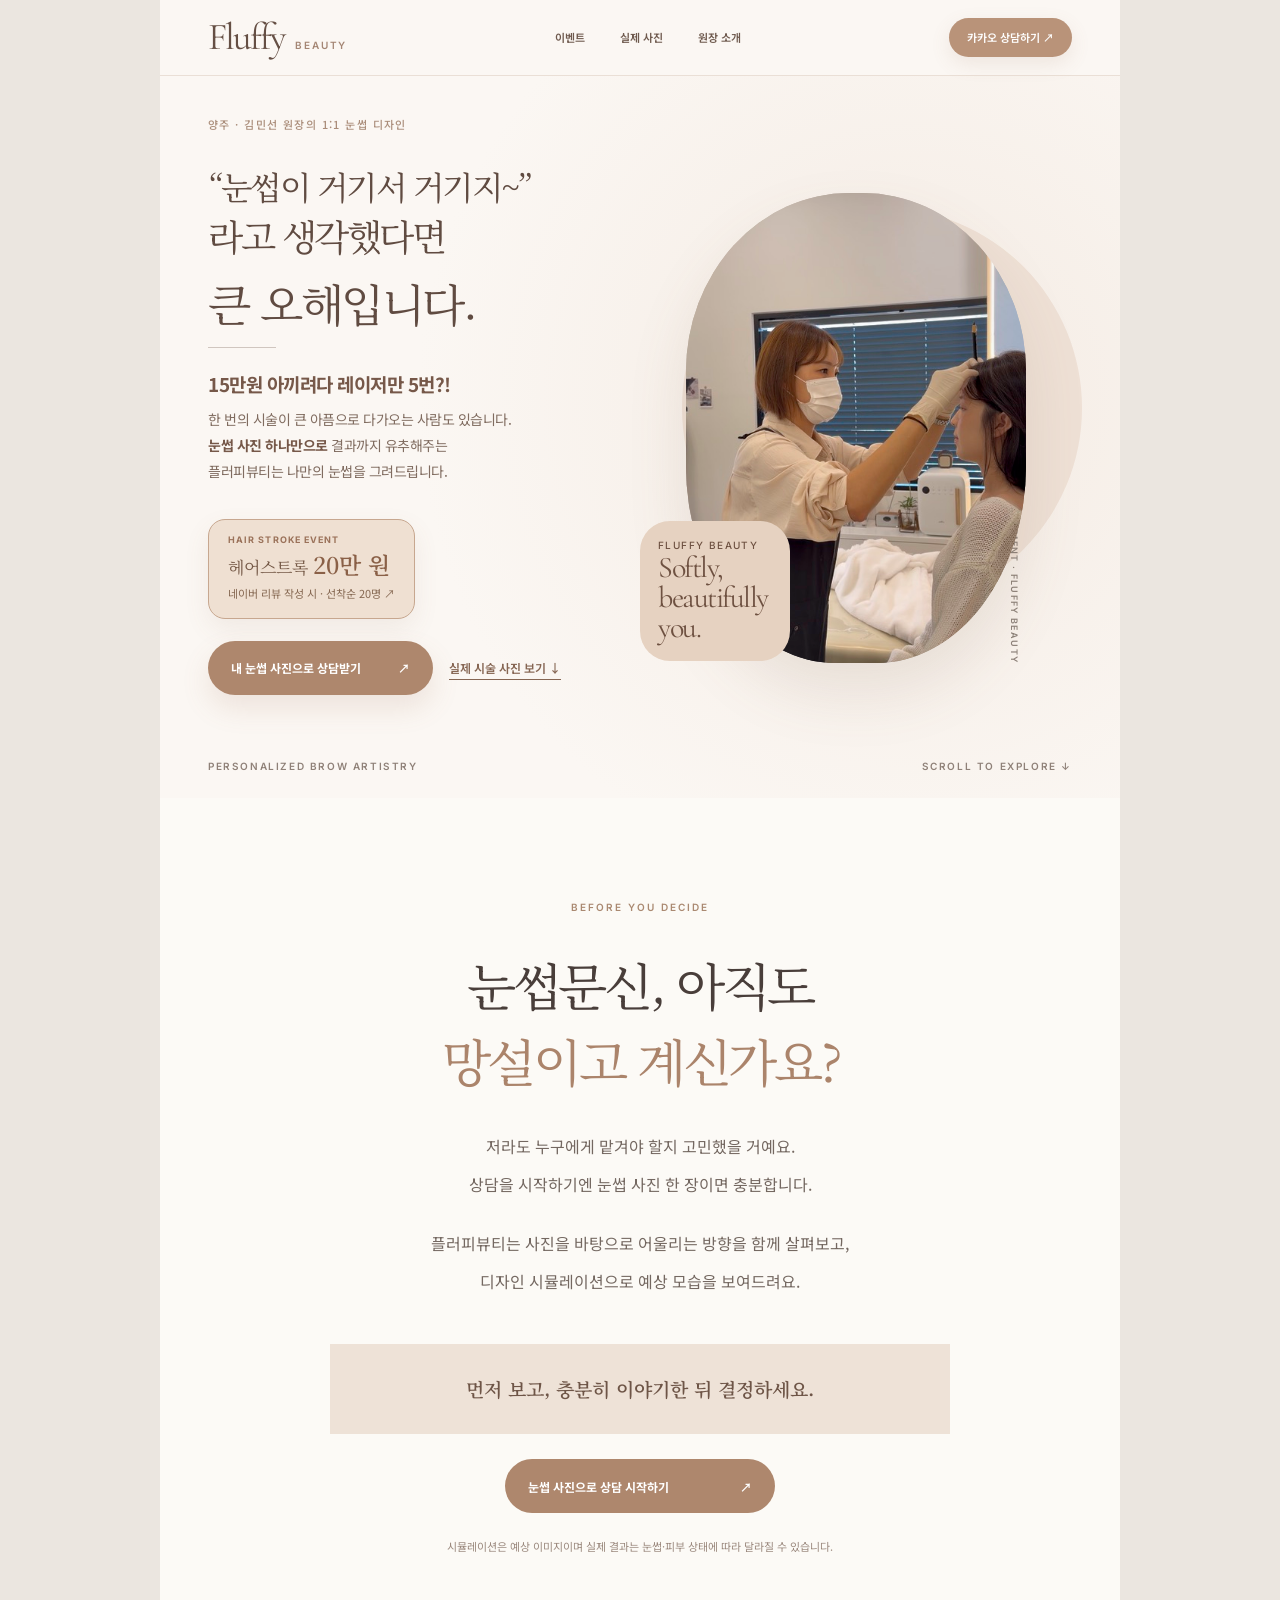
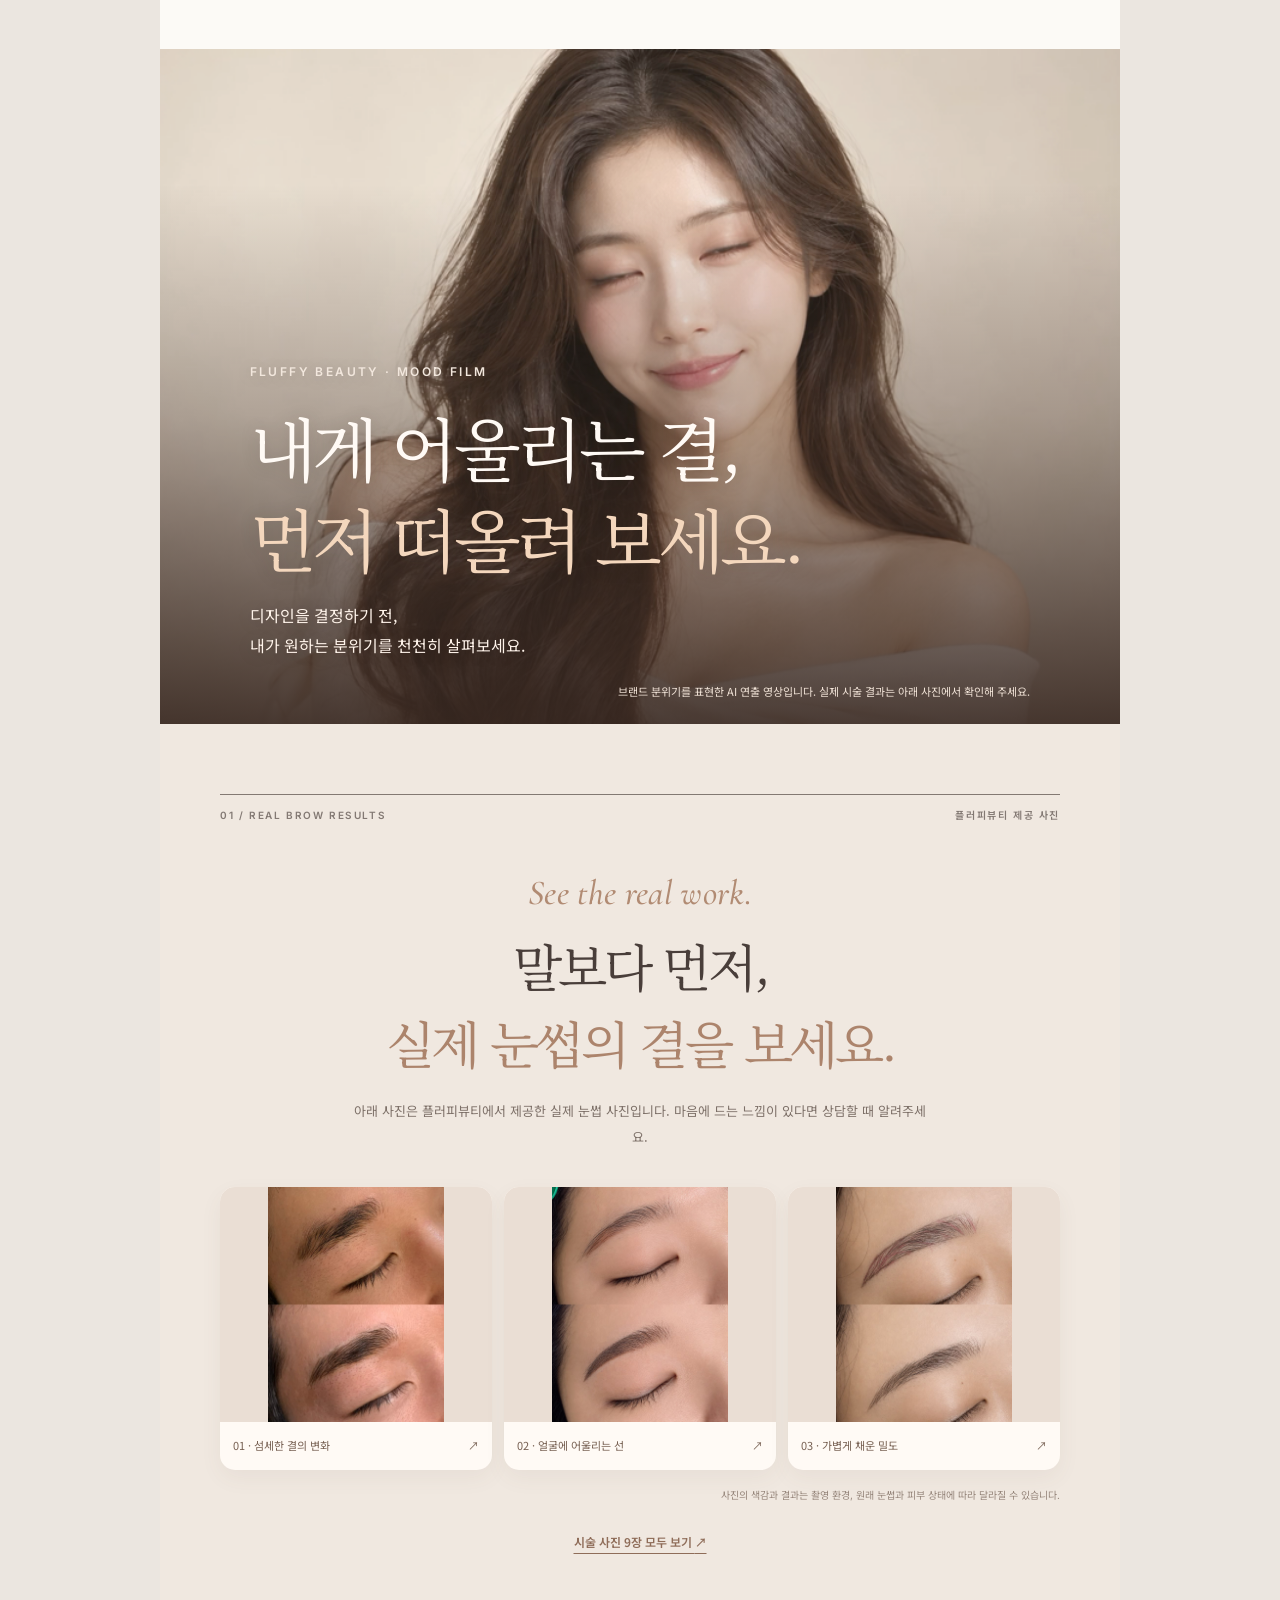
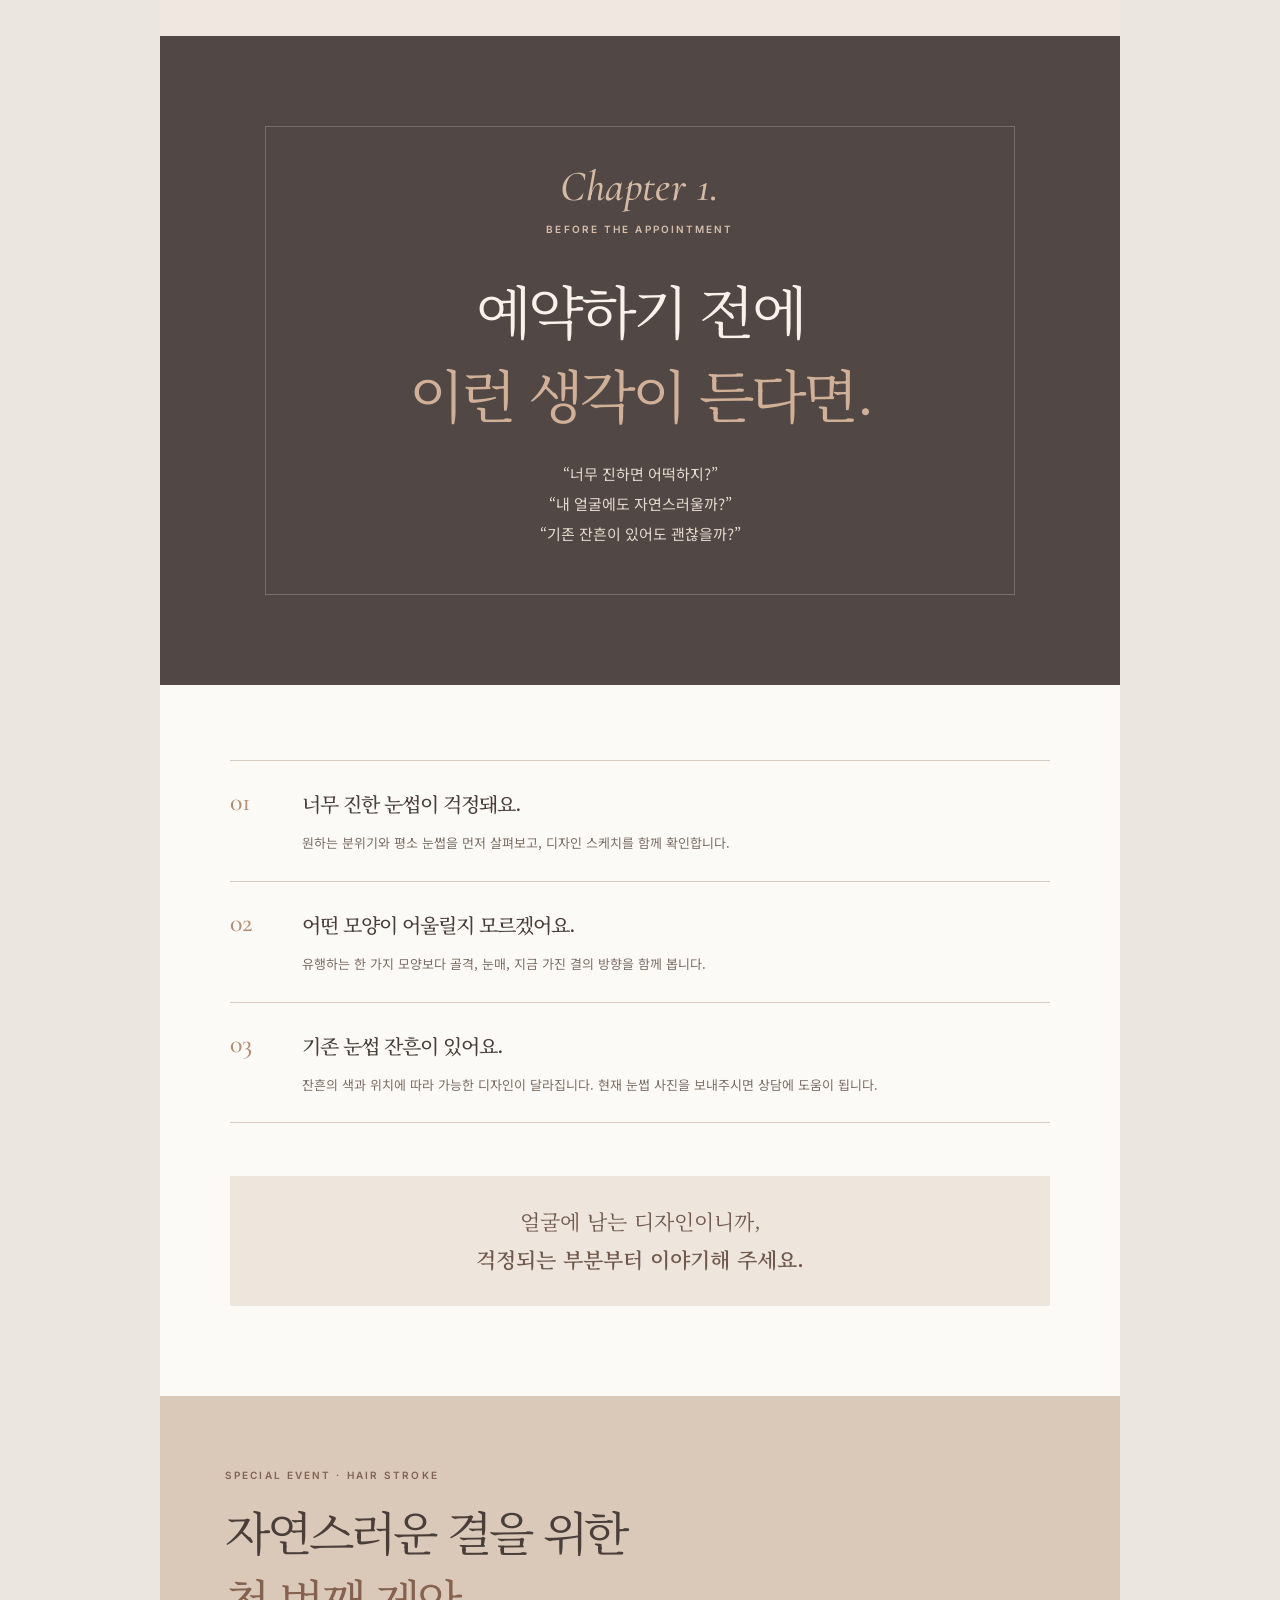
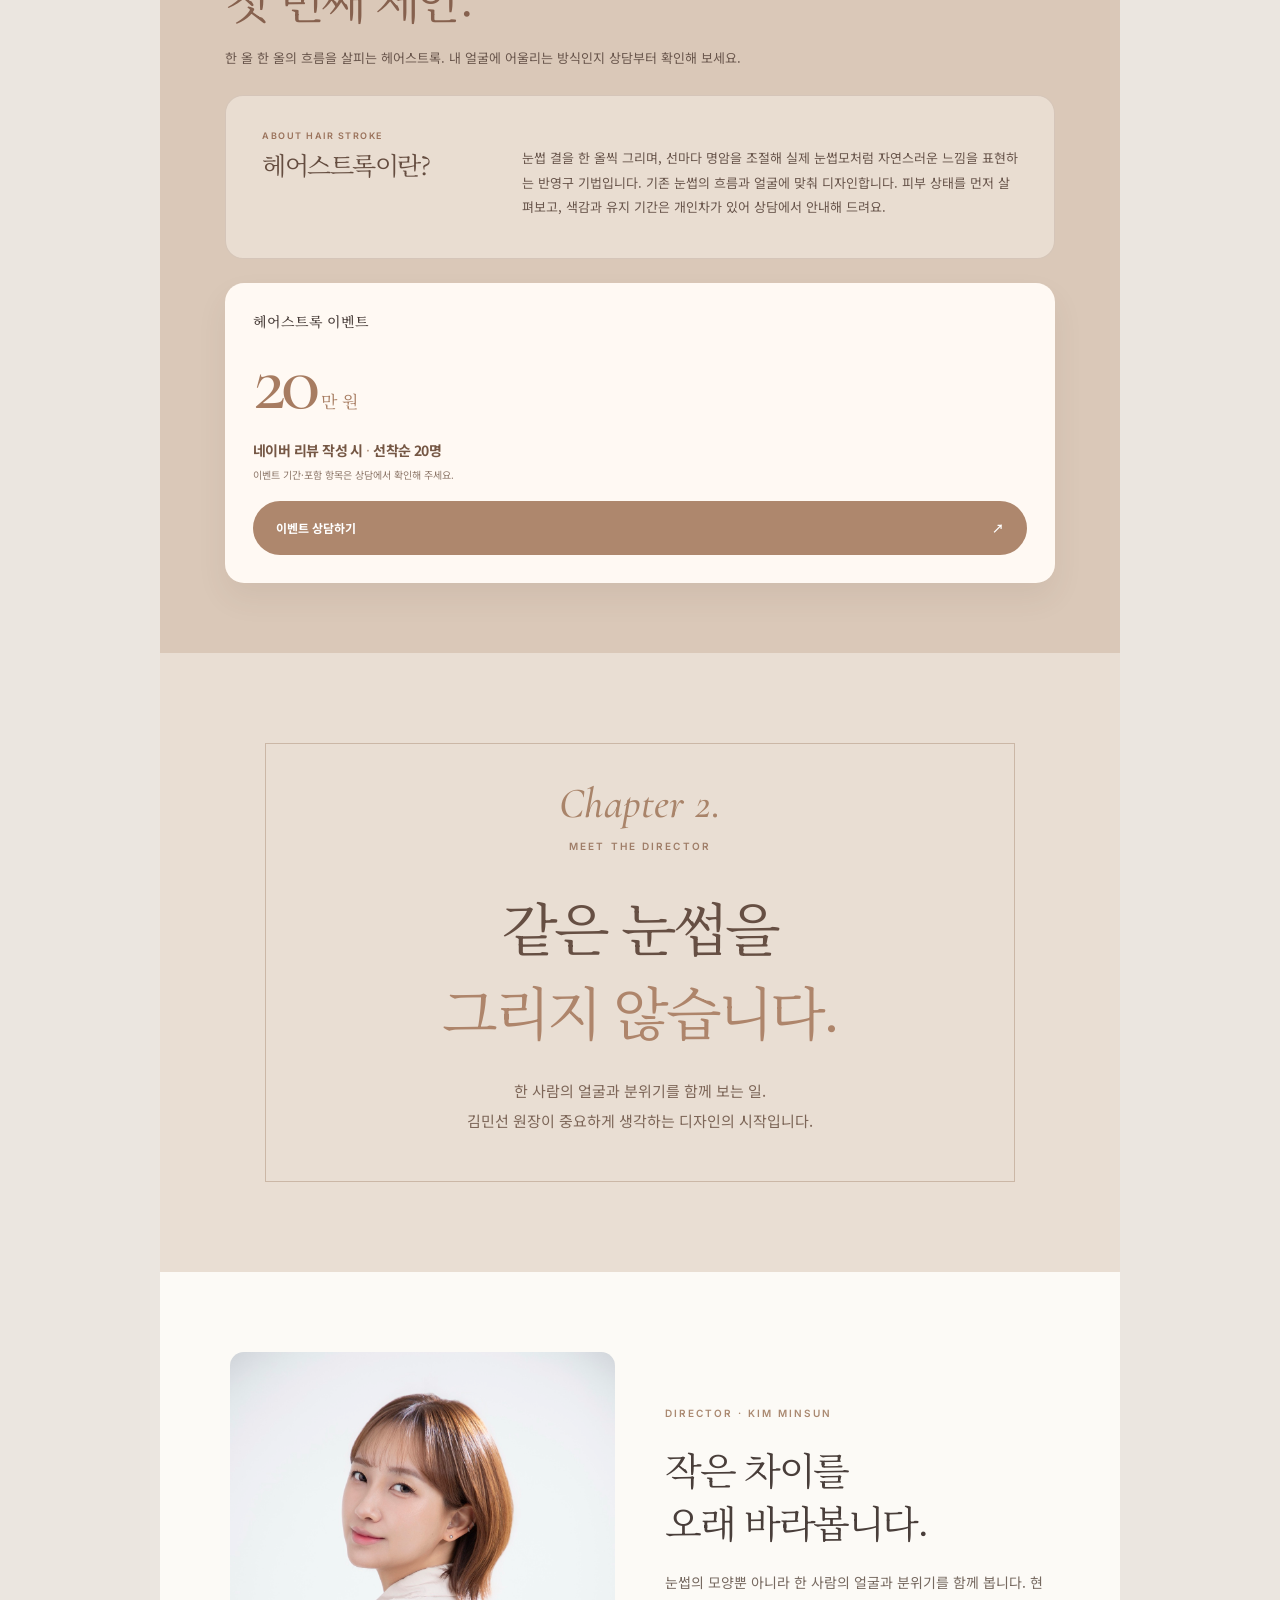
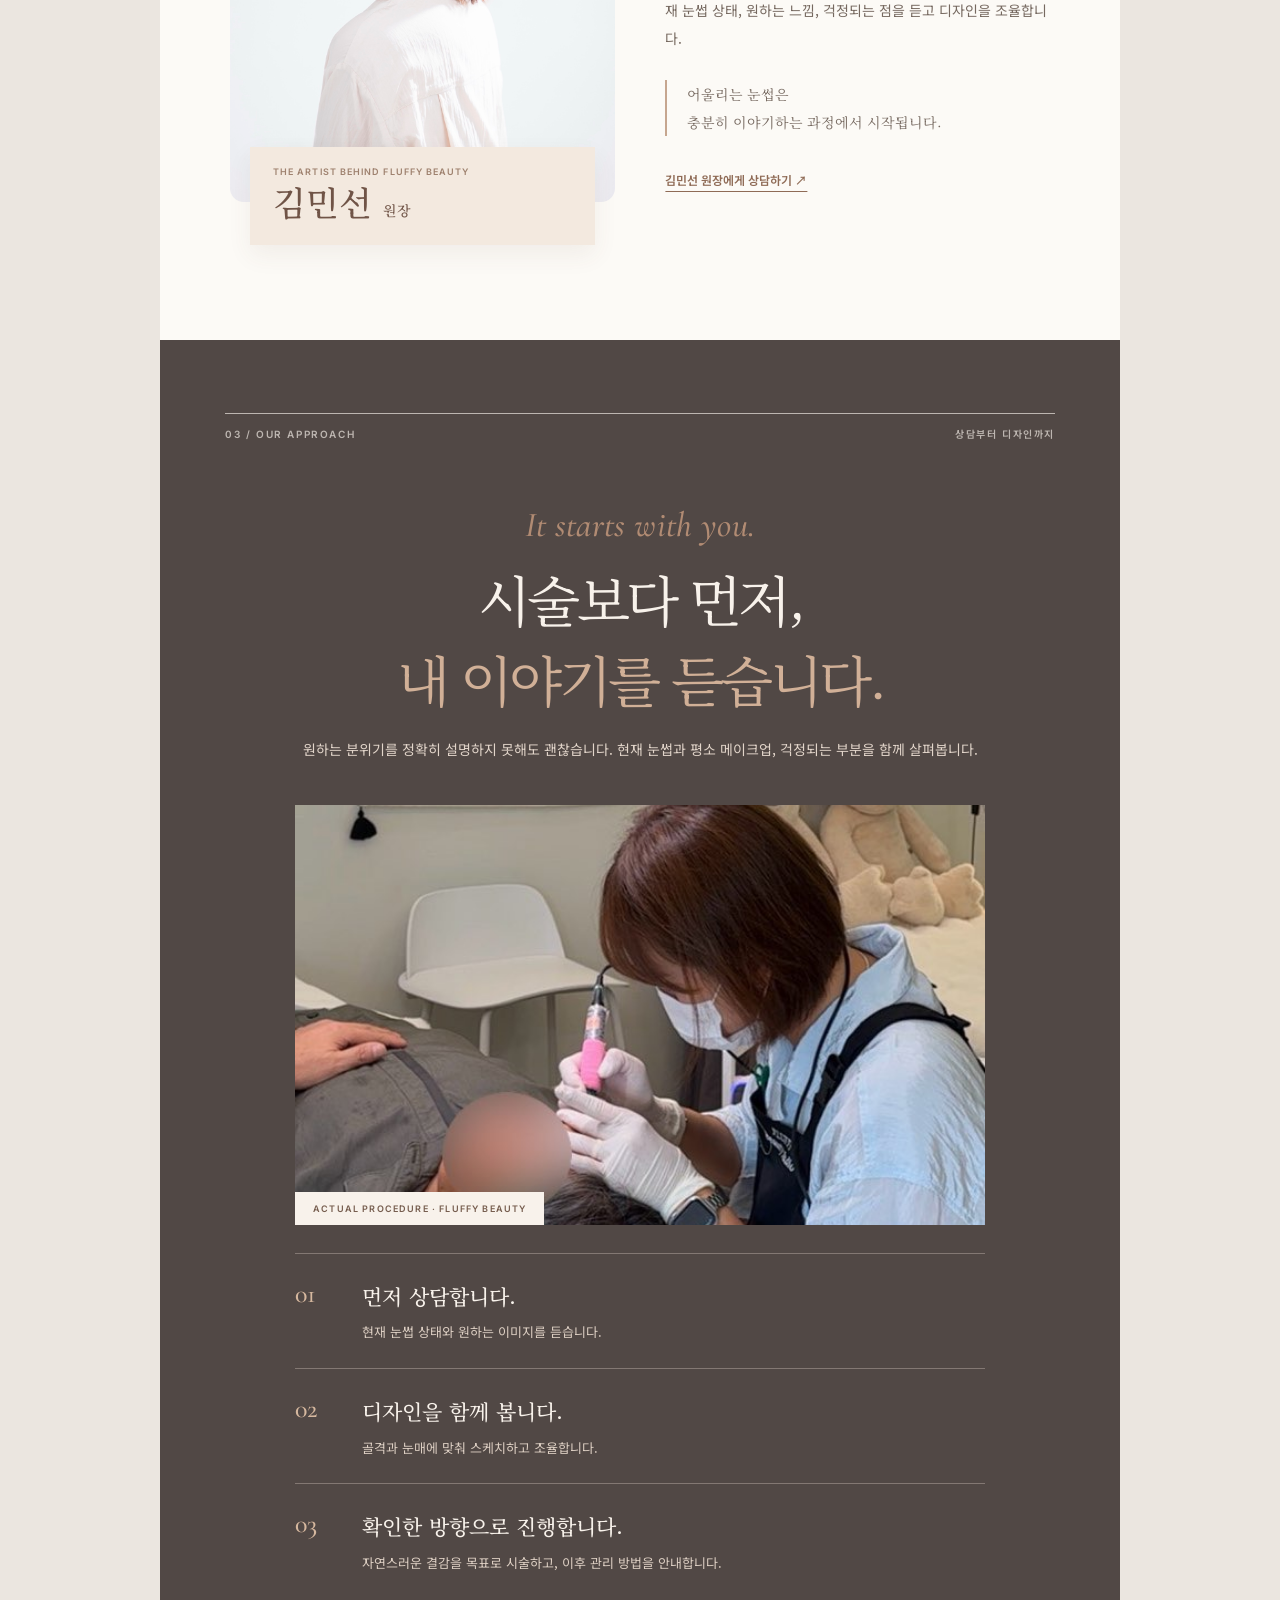
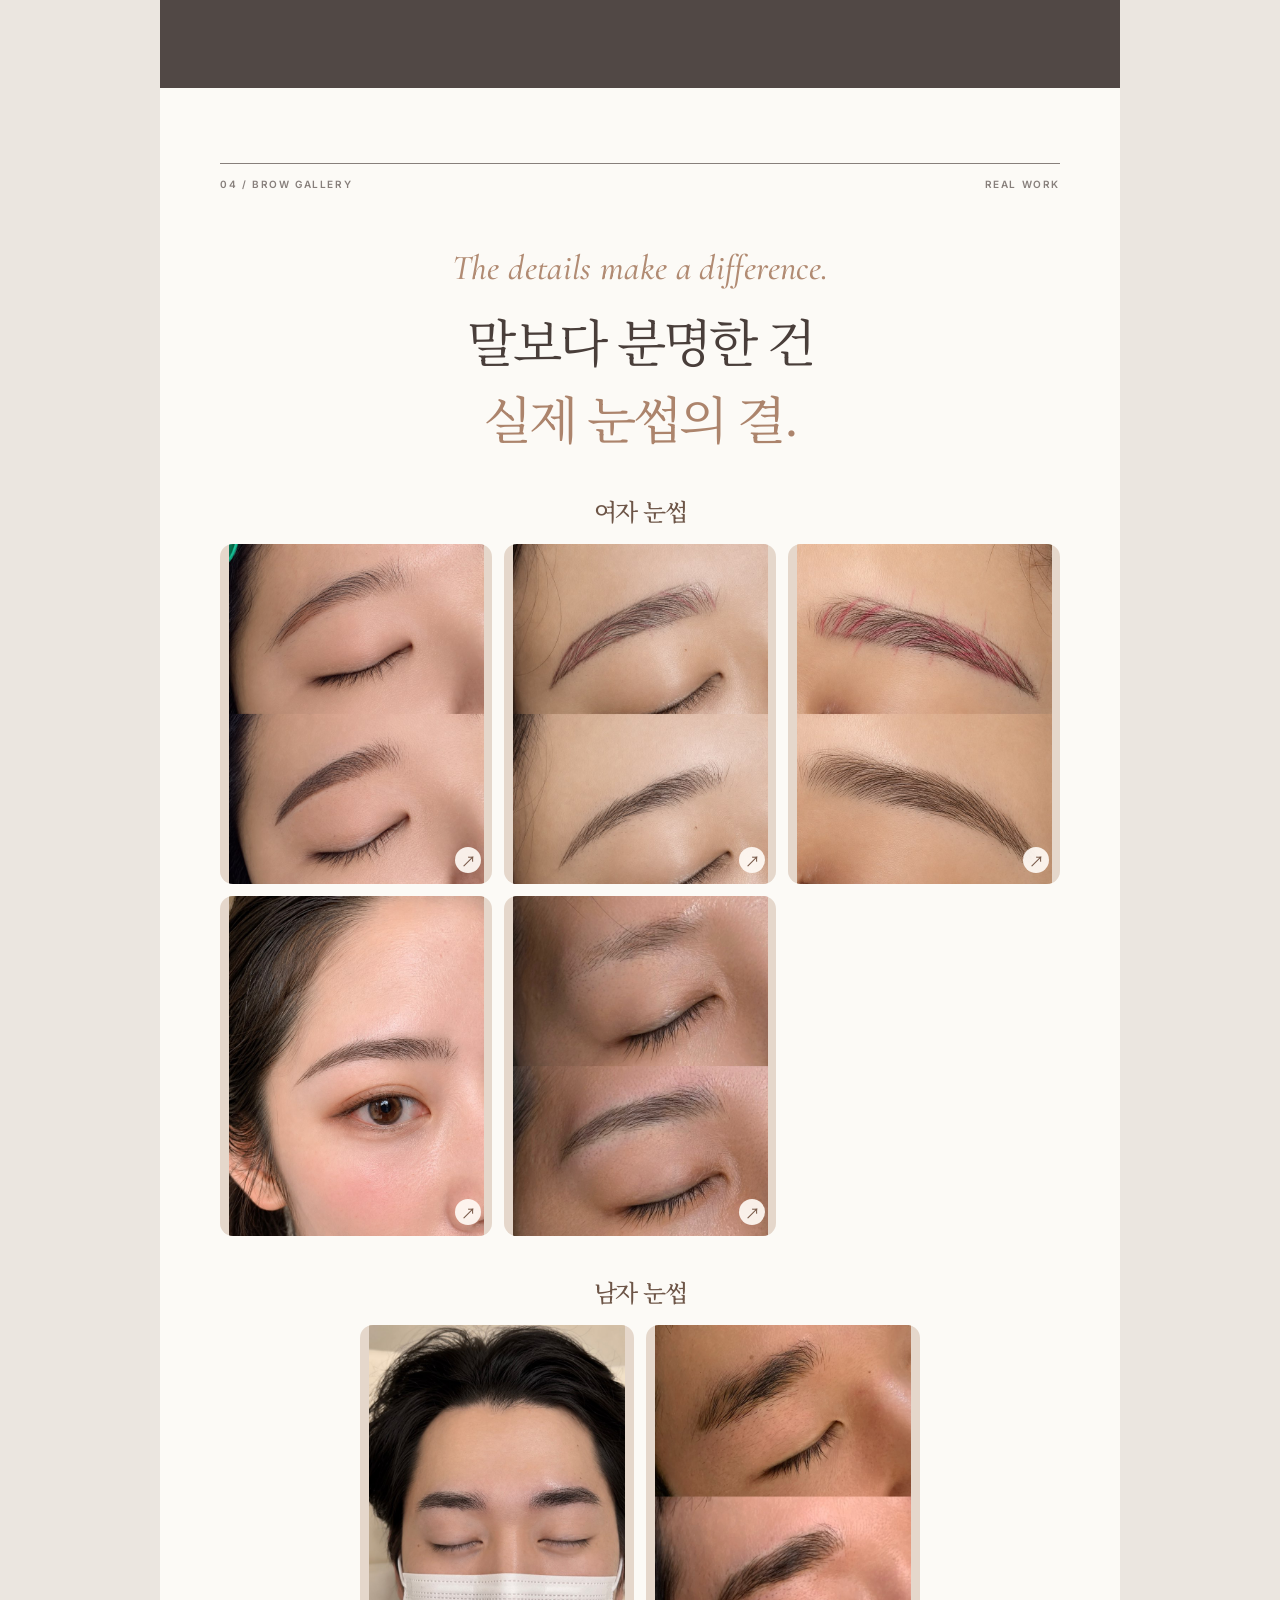
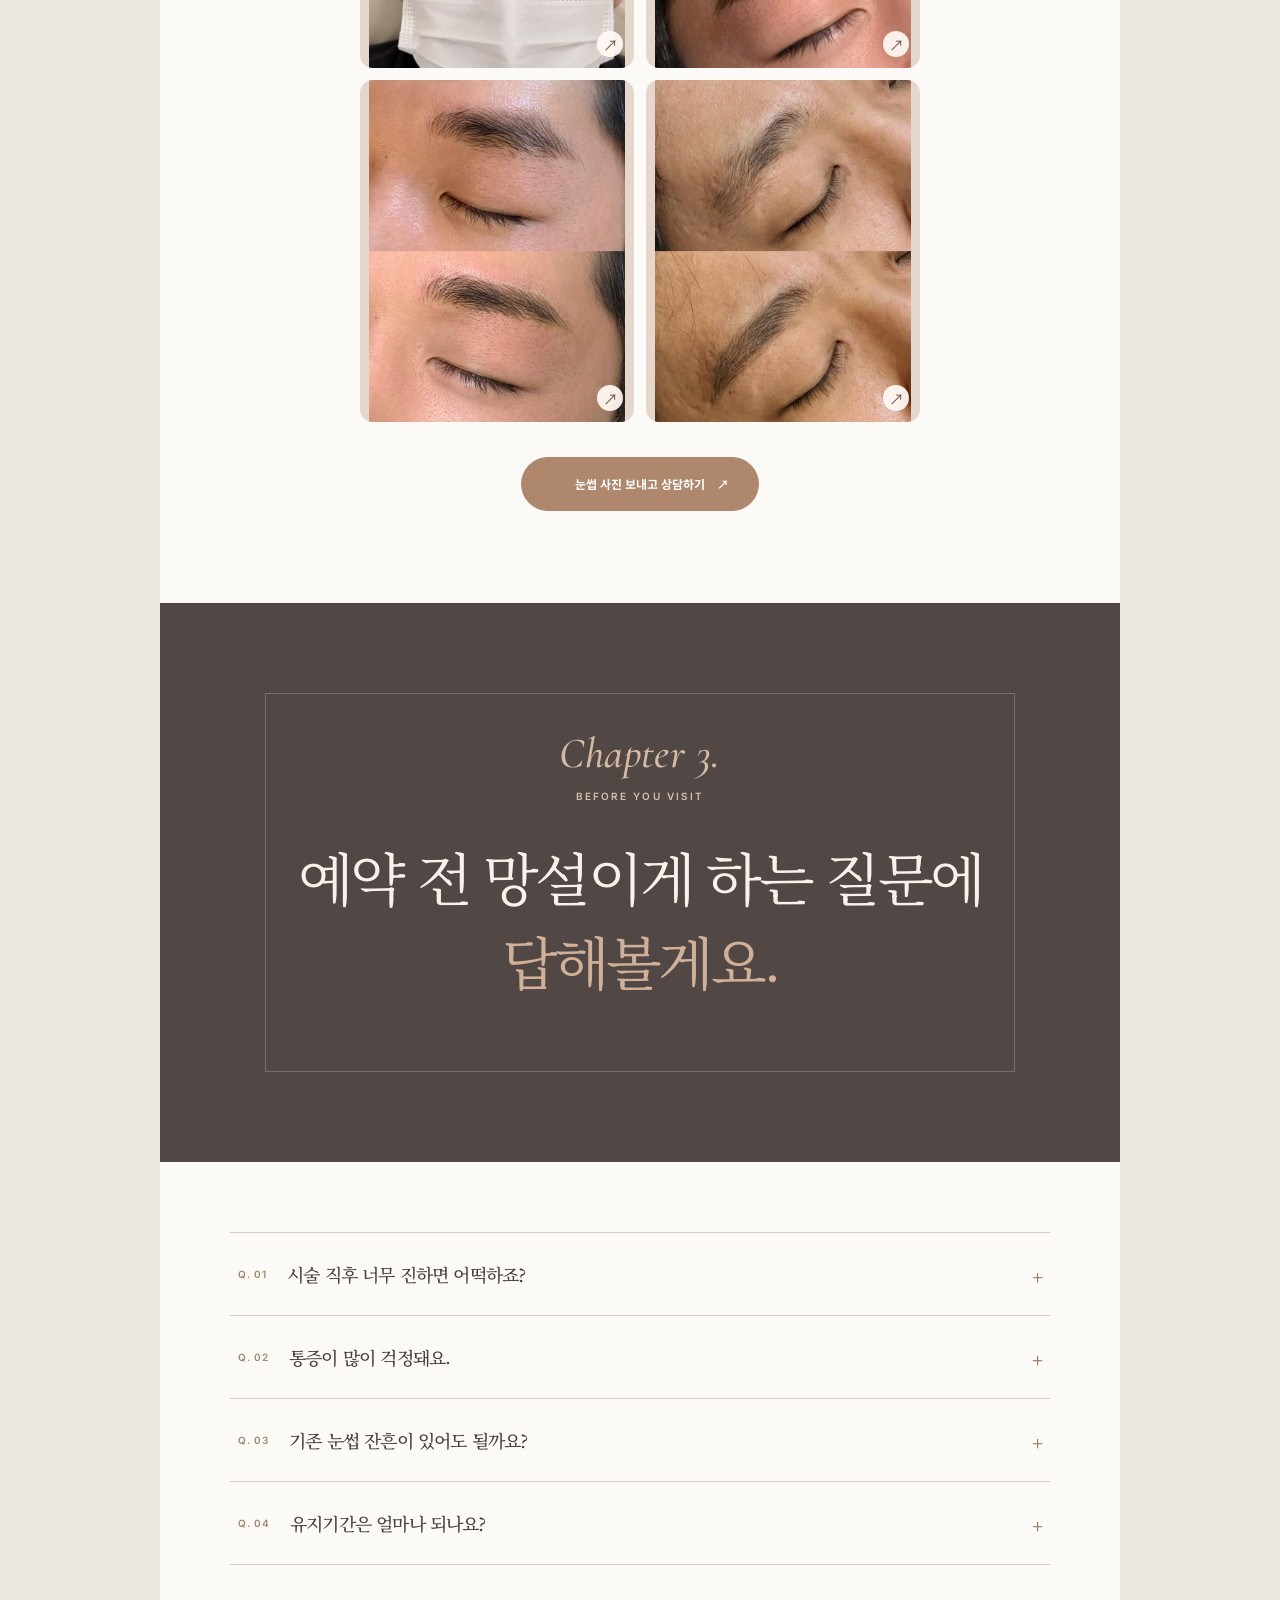
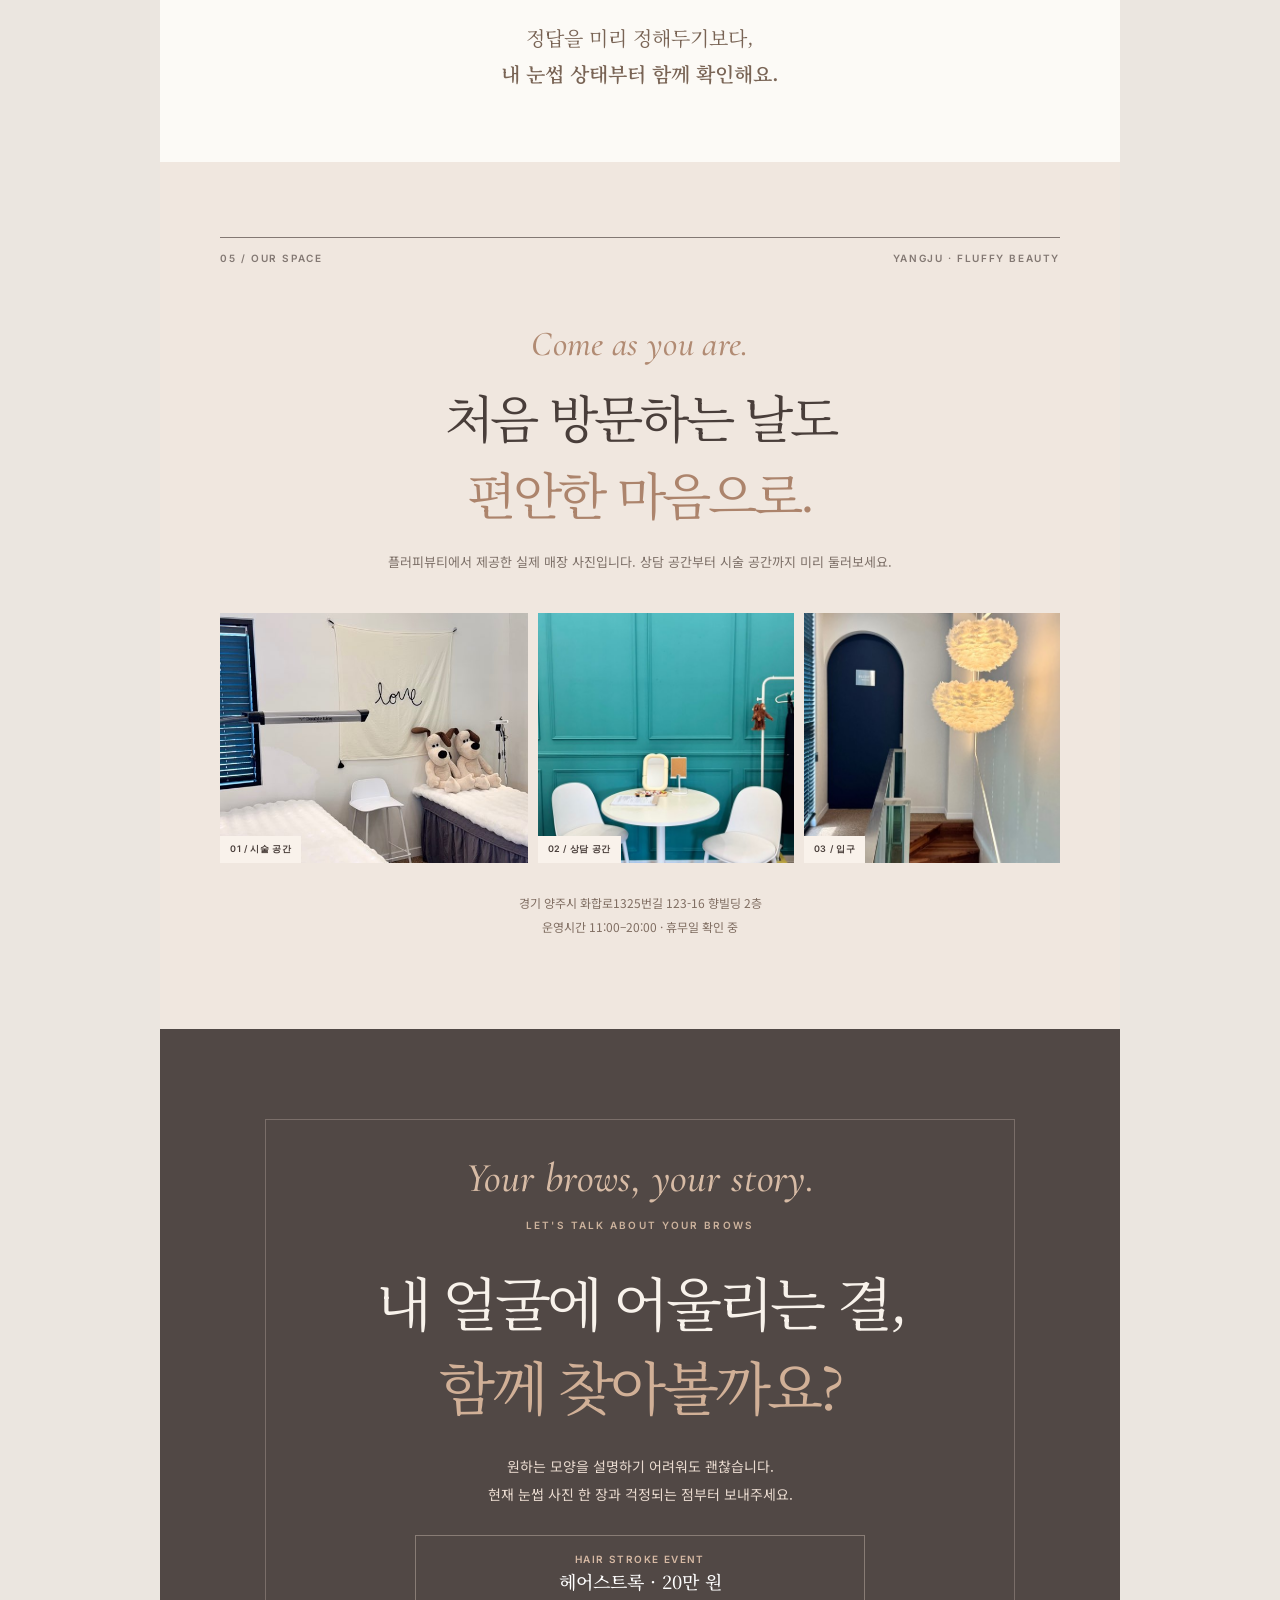
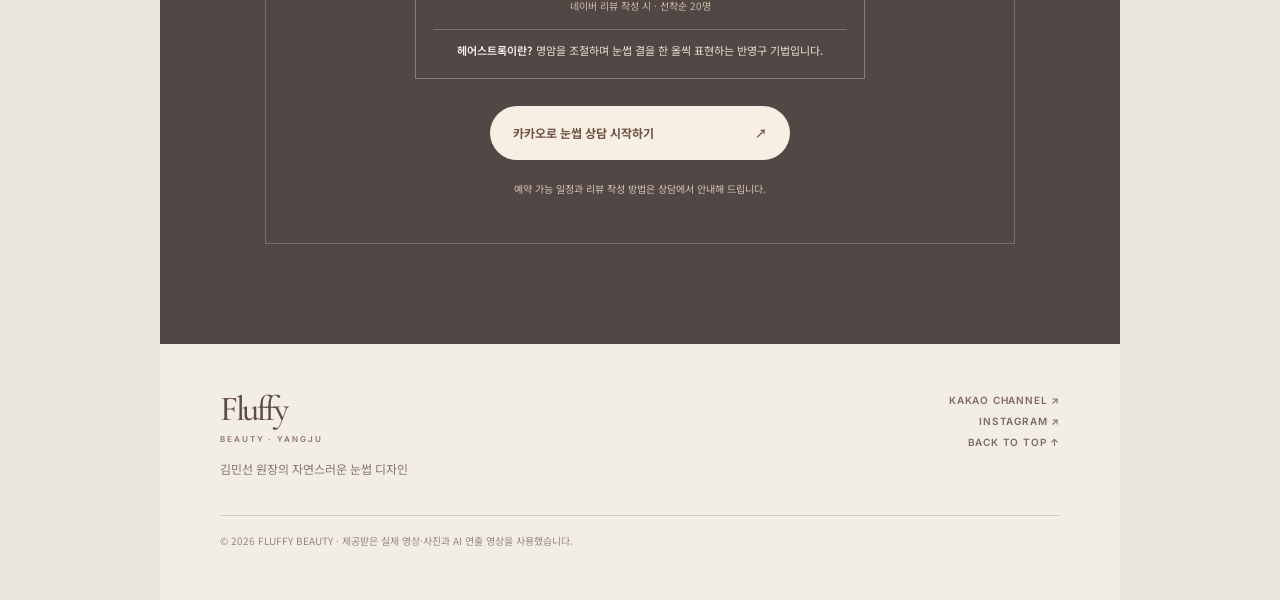
==== index.html @ 994bb870 "Install Meta Pixel and track all button clicks" ====
<!doctype html>
<html lang="ko">
<head>
  <meta charset="utf-8">
  <meta name="viewport" content="width=device-width, initial-scale=1">
  <meta name="theme-color" content="#f1ece6">
  <meta name="description" content="김민선 원장의 1:1 눈썹 디자인. 실제 시술 사진을 보고, 내 얼굴에 어울리는 결을 상담해보세요.">
  <meta name="robots" content="noindex, nofollow">
  <title>자연스럽게, 나답게 | 플러피뷰티 김민선 원장</title>
  <!-- Meta Pixel Code -->
  <script>
    !function(f,b,e,v,n,t,s)
    {if(f.fbq)return;n=f.fbq=function(){n.callMethod?
    n.callMethod.apply(n,arguments):n.queue.push(arguments)};
    if(!f._fbq)f._fbq=n;n.push=n;n.loaded=!0;n.version='2.0';
    n.queue=[];t=b.createElement(e);t.async=!0;
    t.src=v;s=b.getElementsByTagName(e)[0];
    s.parentNode.insertBefore(t,s)}(window, document,'script',
    'https://connect.facebook.net/en_US/fbevents.js');
    fbq('init', '1707051907661422');
    fbq('track', 'PageView');
  </script>
  <!-- End Meta Pixel Code -->
  <script>
    // A fresh visit or refresh starts at the hero, even from an old section link.
    if ('scrollRestoration' in history) history.scrollRestoration = 'manual';
    if (location.hash) history.replaceState(history.state, '', location.pathname + location.search);
    window.addEventListener('pageshow', () => {
      const root = document.documentElement;
      const previousBehavior = root.style.scrollBehavior;
      root.style.scrollBehavior = 'auto';
      window.scrollTo(0, 0);
      root.style.scrollBehavior = previousBehavior;
    });
  </script>
  <link rel="preconnect" href="https://fonts.googleapis.com">
  <link rel="preconnect" href="https://fonts.gstatic.com" crossorigin>
  <link href="https://fonts.googleapis.com/css2?family=Cormorant+Garamond:wght@400;500;600&family=Inter:wght@400;500;600;700&family=Noto+Sans+KR:wght@300;400;500;600;700&family=Noto+Serif+KR:wght@400;500;600&display=swap" rel="stylesheet">
  <link rel="stylesheet" href="story.css?v=26">
  <script src="site.js?v=12" defer></script>
</head>
<body>
  <noscript><img height="1" width="1" style="display:none" src="https://www.facebook.com/tr?id=1707051907661422&amp;ev=PageView&amp;noscript=1" alt=""></noscript>
  <div class="page-shell">
    <header class="site-header original-header">
      <a class="brand" href="#top" aria-label="플러피뷰티 처음으로"><span>Fluffy</span><small>BEAUTY</small></a>
      <nav aria-label="주 메뉴"><a href="#event">이벤트</a><a href="#proof">실제 사진</a><a href="#director">원장 소개</a></nav>
      <a class="header-link" href="https://pf.kakao.com/_fGKin" target="_blank" rel="noopener noreferrer">카카오 상담하기 <span aria-hidden="true">↗</span></a>
    </header>

    <main>
      <section class="hero classic-hero" id="top" aria-labelledby="hero-title">
        <div class="classic-hero-inner">
          <div class="classic-hero-copy">
            <p class="classic-eyebrow">양주 · 김민선 원장의 1:1 눈썹 디자인</p>
            <h1 id="hero-title"><span class="hero-quote">“눈썹이 거기서 거기지~”</span><br><span class="hero-thought">라고 생각했다면</span><em>큰 오해입니다.</em></h1>
            <p class="classic-hero-intro"><strong class="hero-warning">15만원 아끼려다 레이저만 5번?!</strong>한 번의 시술이 큰 아픔으로 다가오는 사람도 있습니다.<br><strong class="hero-photo-emphasis">눈썹 사진 하나만으로</strong> 결과까지 유추해주는<br>플러피뷰티는 나만의 눈썹을 그려드립니다.</p>
            <a class="classic-hero-event" href="#event"><span>HAIR STROKE EVENT</span><strong>헤어스트록 <b>20만 원</b></strong><small>네이버 리뷰 작성 시 · 선착순 20명 <span aria-hidden="true">↗</span></small></a>
            <div class="classic-hero-actions"><a class="pill-button bronze" href="https://pf.kakao.com/_fGKin" target="_blank" rel="noopener noreferrer">내 눈썹 사진으로 상담받기 <span aria-hidden="true">↗</span></a><a class="under-link" href="#proof">실제 시술 사진 보기 ↓</a></div>
          </div>
          <div class="classic-hero-art">
            <span class="classic-hero-circle" aria-hidden="true"></span>
            <div class="classic-hero-photo"><video autoplay muted loop playsinline preload="auto" poster="director-hero-poster-20261008.jpg" aria-label="김민선 원장이 고객의 눈썹을 디자인하는 실제 영상"><source src="director-hero-20261008.mp4" type="video/mp4">영상을 재생할 수 없는 브라우저에서는 원장님의 시술 장면 이미지를 볼 수 있습니다.</video></div>
            <div class="classic-hero-note" aria-hidden="true"><span>FLUFFY BEAUTY</span><b>Softly,<br>beautifully you.</b></div>
            <span class="classic-vertical-label">REAL MOMENT · FLUFFY BEAUTY</span>
          </div>
        </div>
        <div class="classic-hero-bottom"><span>PERSONALIZED BROW ARTISTRY</span><a href="#opening-title">SCROLL TO EXPLORE ↓</a></div>
      </section>

      <section class="opening paper" aria-labelledby="opening-title">
        <p class="section-index" data-reveal>BEFORE YOU DECIDE</p>
        <h2 id="opening-title" data-reveal>눈썹문신, 아직도<br><span>망설이고 계신가요?</span></h2>
        <p class="opening-copy" data-reveal>저라도 누구에게 맡겨야 할지 고민했을 거예요.<br>상담을 시작하기엔 눈썹 사진 한 장이면 충분합니다.</p>
        <p class="opening-copy opening-simulation" data-reveal>플러피뷰티는 사진을 바탕으로 어울리는 방향을 함께 살펴보고,<br>디자인 시뮬레이션으로 예상 모습을 보여드려요.</p>
        <div class="opening-statement" data-reveal><p><strong>먼저 보고, 충분히 이야기한 뒤 결정하세요.</strong></p></div>
        <div class="opening-actions" data-reveal><a class="pill-button bronze" href="https://pf.kakao.com/_fGKin" target="_blank" rel="noopener noreferrer">눈썹 사진으로 상담 시작하기 <span aria-hidden="true">↗</span></a></div>
        <p class="simulation-note" data-reveal>시뮬레이션은 예상 이미지이며 실제 결과는 눈썹·피부 상태에 따라 달라질 수 있습니다.</p>
      </section>

      <section class="mood-film-section paper" aria-labelledby="mood-film-title">
        <figure class="mood-film" data-reveal>
          <div class="mood-film-frame">
            <video muted loop playsinline preload="none" poster="ai-mood-film-poster.png" aria-label="플러피뷰티의 분위기를 표현한 연출 영상"><source src="ai-mood-film.mp4" type="video/mp4">영상을 재생할 수 없는 브라우저에서는 표지 이미지를 볼 수 있습니다.</video>
            <div class="mood-film-copy">
              <p class="section-index">FLUFFY BEAUTY · MOOD FILM</p>
              <h2 id="mood-film-title">내게 어울리는 결,<br><em>먼저 떠올려 보세요.</em></h2>
              <p>디자인을 결정하기 전,<br>내가 원하는 분위기를 천천히 살펴보세요.</p>
            </div>
          </div>
          <figcaption>브랜드 분위기를 표현한 AI 연출 영상입니다. 실제 시술 결과는 아래 사진에서 확인해 주세요.</figcaption>
        </figure>
      </section>

      <section class="proof-section" id="proof" aria-labelledby="proof-title">
        <div class="section-top"><span>01 / REAL BROW RESULTS</span><span>플러피뷰티 제공 사진</span></div>
        <div class="proof-head" data-reveal><p class="chapter-script">See the real work.</p><h2 id="proof-title">말보다 먼저,<br><em>실제 눈썹의 결을 보세요.</em></h2><p>아래 사진은 플러피뷰티에서 제공한 실제 눈썹 사진입니다. 마음에 드는 느낌이 있다면 상담할 때 알려주세요.</p></div>
        <div class="proof-grid">
          <button type="button" class="proof-shot" aria-label="실제 눈썹 사진 1번 크게 보기" data-reveal><img src="brow-result-01.jpeg" alt="위아래로 배치된 눈썹 디자인 비교 사진" loading="lazy"><span>01 · 섬세한 결의 변화 <b>↗</b></span></button>
          <button type="button" class="proof-shot" aria-label="실제 눈썹 사진 2번 크게 보기" data-reveal><img src="brow-result-03.jpeg" alt="눈썹 밀도의 변화를 보여주는 비교 사진" loading="lazy"><span>02 · 얼굴에 어울리는 선 <b>↗</b></span></button>
          <button type="button" class="proof-shot" aria-label="실제 눈썹 사진 3번 크게 보기" data-reveal><img src="brow-result-05.jpeg" alt="눈썹 결이 보이는 두 장의 클로즈업 사진" loading="lazy"><span>03 · 가볍게 채운 밀도 <b>↗</b></span></button>
        </div>
        <p class="image-note">사진의 색감과 결과는 촬영 환경, 원래 눈썹과 피부 상태에 따라 달라질 수 있습니다.</p>
        <a class="under-link" href="#portfolio">시술 사진 9장 모두 보기 <span aria-hidden="true">↗</span></a>
      </section>

      <section class="chapter-panel dark" id="concerns" aria-labelledby="concerns-title">
        <div class="chapter-frame" data-reveal><p class="chapter-script">Chapter 1.</p><p class="chapter-label">BEFORE THE APPOINTMENT</p><h2 id="concerns-title">예약하기 전에<br><em>이런 생각이 든다면.</em></h2><p>“너무 진하면 어떡하지?”<br>“내 얼굴에도 자연스러울까?”<br>“기존 잔흔이 있어도 괜찮을까?”</p></div>
      </section>
      <section class="concerns-detail paper" aria-label="상담에서 함께 확인할 고민">
        <div class="concern-card" data-reveal><span>01</span><div><h3>너무 진한 눈썹이 걱정돼요.</h3><p>원하는 분위기와 평소 눈썹을 먼저 살펴보고, 디자인 스케치를 함께 확인합니다.</p></div></div>
        <div class="concern-card" data-reveal><span>02</span><div><h3>어떤 모양이 어울릴지 모르겠어요.</h3><p>유행하는 한 가지 모양보다 골격, 눈매, 지금 가진 결의 방향을 함께 봅니다.</p></div></div>
        <div class="concern-card" data-reveal><span>03</span><div><h3>기존 눈썹 잔흔이 있어요.</h3><p>잔흔의 색과 위치에 따라 가능한 디자인이 달라집니다. 현재 눈썹 사진을 보내주시면 상담에 도움이 됩니다.</p></div></div>
        <div class="story-callout" data-reveal>얼굴에 남는 디자인이니까,<br><strong>걱정되는 부분부터 이야기해 주세요.</strong></div>
      </section>

      <section class="event-section" id="event" aria-labelledby="event-title">
        <div class="event-inner" data-reveal>
          <div class="event-intro"><p class="chapter-label">SPECIAL EVENT · HAIR STROKE</p><h2 id="event-title">자연스러운 결을 위한<br><em>첫 번째 제안.</em></h2><p>한 올 한 올의 흐름을 살피는 헤어스트록. 내 얼굴에 어울리는 방식인지 상담부터 확인해 보세요.</p></div>
          <div class="event-explainer"><span>ABOUT HAIR STROKE</span><h3>헤어스트록이란?</h3><p>눈썹 결을 한 올씩 그리며, 선마다 명암을 조절해 실제 눈썹모처럼 자연스러운 느낌을 표현하는 반영구 기법입니다. 기존 눈썹의 흐름과 얼굴에 맞춰 디자인합니다. 피부 상태를 먼저 살펴보고, 색감과 유지 기간은 개인차가 있어 상담에서 안내해 드려요.</p></div>
          <div class="event-price"><span>헤어스트록 이벤트</span><strong>20<small>만 원</small></strong><p class="event-condition">네이버 리뷰 작성 시 <b>·</b> 선착순 20명</p><p class="event-detail">이벤트 기간·포함 항목은 상담에서 확인해 주세요.</p><a class="pill-button bronze" href="https://pf.kakao.com/_fGKin" target="_blank" rel="noopener noreferrer">이벤트 상담하기 <span aria-hidden="true">↗</span></a></div>
        </div>
      </section>

      <section class="chapter-panel warm" id="director" aria-labelledby="director-title">
        <div class="chapter-frame" data-reveal><p class="chapter-script">Chapter 2.</p><p class="chapter-label">MEET THE DIRECTOR</p><h2 id="director-title">같은 눈썹을<br><em>그리지 않습니다.</em></h2><p>한 사람의 얼굴과 분위기를 함께 보는 일.<br>김민선 원장이 중요하게 생각하는 디자인의 시작입니다.</p></div>
      </section>
      <section class="director-story paper" aria-label="김민선 원장 소개">
        <figure class="director-photo" data-reveal><img src="director-photo-20261005.jpeg" alt="플러피뷰티 김민선 원장 프로필 사진" loading="lazy"><figcaption><span>THE ARTIST BEHIND FLUFFY BEAUTY</span><strong>김민선 <small>원장</small></strong></figcaption></figure>
        <div class="director-text" data-reveal><p class="section-index">DIRECTOR · KIM MINSUN</p><h3>작은 차이를<br>오래 바라봅니다.</h3><p>눈썹의 모양뿐 아니라 한 사람의 얼굴과 분위기를 함께 봅니다. 현재 눈썹 상태, 원하는 느낌, 걱정되는 점을 듣고 디자인을 조율합니다.</p><p class="director-thought">어울리는 눈썹은<br>충분히 이야기하는 과정에서 시작됩니다.</p><a class="under-link" href="https://pf.kakao.com/_fGKin" target="_blank" rel="noopener noreferrer">김민선 원장에게 상담하기 ↗</a></div>
      </section>

      <section class="process-section dark" id="approach" aria-labelledby="approach-title">
        <div class="section-top"><span>03 / OUR APPROACH</span><span>상담부터 디자인까지</span></div>
        <div class="process-head" data-reveal><p class="chapter-script">It starts with you.</p><h2 id="approach-title">시술보다 먼저,<br><em>내 이야기를 듣습니다.</em></h2><p>원하는 분위기를 정확히 설명하지 못해도 괜찮습니다. 현재 눈썹과 평소 메이크업, 걱정되는 부분을 함께 살펴봅니다.</p></div>
        <div class="process-photo" data-reveal><img src="procedure-photo.jpeg" alt="김민선 원장이 고객의 눈썹을 시술하는 실제 모습" loading="lazy"><span>ACTUAL PROCEDURE · FLUFFY BEAUTY</span></div>
        <div class="process-list">
          <article data-reveal><span>01</span><div><h3>먼저 상담합니다.</h3><p>현재 눈썹 상태와 원하는 이미지를 듣습니다.</p></div></article>
          <article data-reveal><span>02</span><div><h3>디자인을 함께 봅니다.</h3><p>골격과 눈매에 맞춰 스케치하고 조율합니다.</p></div></article>
          <article data-reveal><span>03</span><div><h3>확인한 방향으로 진행합니다.</h3><p>자연스러운 결감을 목표로 시술하고, 이후 관리 방법을 안내합니다.</p></div></article>
        </div>
      </section>

      <section class="portfolio-section paper" id="portfolio" aria-labelledby="portfolio-title">
        <div class="section-top"><span>04 / BROW GALLERY</span><span>REAL WORK</span></div>
        <div class="portfolio-head" data-reveal><p class="chapter-script">The details make a difference.</p><h2 id="portfolio-title">말보다 분명한 건<br><em>실제 눈썹의 결.</em></h2></div>
        <div class="gallery-group" aria-labelledby="gallery-women-title">
          <h3 id="gallery-women-title">여자 눈썹</h3>
          <div class="gallery-grid">
            <button type="button" class="gallery-item" data-gallery-group="women" aria-label="여자 눈썹 사진 1 크게 보기" data-reveal><img src="brow-result-03.jpeg" alt="눈썹 밀도의 변화를 보여주는 비교 사진" loading="lazy"></button>
            <button type="button" class="gallery-item" data-gallery-group="women" aria-label="여자 눈썹 사진 2 크게 보기" data-reveal><img src="brow-result-05.jpeg" alt="눈썹 결이 보이는 두 장의 클로즈업 사진" loading="lazy"></button>
            <button type="button" class="gallery-item" data-gallery-group="women" aria-label="여자 눈썹 사진 3 크게 보기" data-reveal><img src="brow-result-09.jpeg" alt="디자인 선과 눈썹 결을 위아래로 비교한 사진" loading="lazy"></button>
            <button type="button" class="gallery-item" data-gallery-group="women" aria-label="여자 눈썹 사진 4 크게 보기" data-reveal><img src="brow-result-10.jpeg" alt="눈썹 디자인을 가까이서 보여주는 사진" loading="lazy"></button>
            <button type="button" class="gallery-item" data-gallery-group="women" aria-label="여자 눈썹 사진 5 크게 보기" data-reveal><img src="brow-result-07.jpeg" alt="눈썹 밀도와 라인을 비교한 사진" loading="lazy"></button>
          </div>
        </div>
        <div class="gallery-group gallery-group-men" aria-labelledby="gallery-men-title">
          <h3 id="gallery-men-title">남자 눈썹</h3>
          <div class="gallery-grid">
            <button type="button" class="gallery-item" data-gallery-group="men" aria-label="남자 눈썹 사진 1 크게 보기" data-reveal><img src="brow-result-08.jpeg" alt="마스크를 쓴 고객의 눈썹 디자인 사진" loading="lazy"></button>
            <button type="button" class="gallery-item" data-gallery-group="men" aria-label="남자 눈썹 사진 2 크게 보기" data-reveal><img src="brow-result-01.jpeg" alt="위아래로 배치된 눈썹 디자인 비교 사진" loading="lazy"></button>
            <button type="button" class="gallery-item" data-gallery-group="men" aria-label="남자 눈썹 사진 3 크게 보기" data-reveal><img src="brow-result-04.jpeg" alt="눈썹 모양을 위아래로 비교한 클로즈업 사진" loading="lazy"></button>
            <button type="button" class="gallery-item" data-gallery-group="men" aria-label="남자 눈썹 사진 4 크게 보기" data-reveal><img src="brow-result-06.jpeg" alt="남성 눈썹 디자인을 비교한 사진" loading="lazy"></button>
          </div>
        </div>
        <div class="gallery-outro" data-reveal><a class="pill-button bronze" href="https://pf.kakao.com/_fGKin" target="_blank" rel="noopener noreferrer"><span class="gallery-cta-label">눈썹 사진 보내고 상담하기</span><span class="gallery-cta-arrow" aria-hidden="true">↗</span></a></div>
      </section>

      <section class="chapter-panel dark" id="faq" aria-labelledby="faq-title">
        <div class="chapter-frame" data-reveal><p class="chapter-script">Chapter 3.</p><p class="chapter-label">BEFORE YOU VISIT</p><h2 id="faq-title">예약 전 망설이게 하는 질문에<br><em>답해볼게요.</em></h2></div>
      </section>
      <section class="faq-section paper" aria-label="자주 묻는 질문">
        <details data-reveal><summary><span>Q. 01</span>시술 직후 너무 진하면 어떡하죠?</summary><p>원하는 분위기와 현재 눈썹 상태를 먼저 확인하고 디자인 스케치를 함께 조율합니다. 시술 직후의 색감과 회복 과정에는 개인차가 있어 상담에서 안내합니다.</p></details>
        <details data-reveal><summary><span>Q. 02</span>통증이 많이 걱정돼요.</summary><p>느끼는 정도는 사람마다 다릅니다. 걱정되는 점을 상담 때 먼저 말씀해 주세요. 진행 중에도 상태를 확인합니다.</p></details>
        <details data-reveal><summary><span>Q. 03</span>기존 눈썹 잔흔이 있어도 될까요?</summary><p>잔흔의 색과 위치, 피부 상태에 따라 디자인 가능 범위가 달라집니다. 현재 눈썹 사진을 보내주시면 상담에 도움이 됩니다.</p></details>
        <details data-reveal><summary><span>Q. 04</span>유지기간은 얼마나 되나요?</summary><p>피부 상태와 생활 습관, 관리 방법에 따라 차이가 큽니다. 개인 상태를 살핀 뒤 상담에서 설명해 드립니다.</p></details>
        <div class="faq-outro" data-reveal>정답을 미리 정해두기보다,<br><strong>내 눈썹 상태부터 함께 확인해요.</strong></div>
      </section>

      <section class="space-section paper" id="space" aria-labelledby="space-title">
        <div class="section-top"><span>05 / OUR SPACE</span><span>YANGJU · FLUFFY BEAUTY</span></div>
        <div class="space-head" data-reveal><p class="chapter-script">Come as you are.</p><h2 id="space-title">처음 방문하는 날도<br><em>편안한 마음으로.</em></h2><p>플러피뷰티에서 제공한 실제 매장 사진입니다. 상담 공간부터 시술 공간까지 미리 둘러보세요.</p></div>
        <div class="space-grid"><figure data-reveal><img src="studio-room.jpeg" alt="따뜻한 조명과 시술 베드가 있는 플러피뷰티 공간" loading="lazy"><figcaption>01 / 시술 공간</figcaption></figure><figure data-reveal><img src="studio-consultation.jpeg" alt="청록색 벽 앞 테이블과 의자가 놓인 상담 공간" loading="lazy"><figcaption>02 / 상담 공간</figcaption></figure><figure data-reveal><img src="studio-entry.jpeg" alt="조명과 계단이 보이는 플러피뷰티 입구" loading="lazy"><figcaption>03 / 입구</figcaption></figure></div>
        <p class="address">경기 양주시 화합로1325번길 123-16 향빌딩 2층<br>운영시간 11:00–20:00 · 휴무일 확인 중</p>
      </section>

      <section class="reservation dark" id="reservation" aria-labelledby="reservation-title">
        <div class="chapter-frame" data-reveal><p class="chapter-script">Your brows, your story.</p><p class="chapter-label">LET'S TALK ABOUT YOUR BROWS</p><h2 id="reservation-title">내 얼굴에 어울리는 결,<br><em>함께 찾아볼까요?</em></h2><p>원하는 모양을 설명하기 어려워도 괜찮습니다.<br>현재 눈썹 사진 한 장과 걱정되는 점부터 보내주세요.</p><div class="reservation-event"><span>HAIR STROKE EVENT</span><strong>헤어스트록 · 20만 원</strong><small>네이버 리뷰 작성 시 · 선착순 20명</small><p class="reservation-explainer"><b>헤어스트록이란?</b> 명암을 조절하며 눈썹 결을 한 올씩 표현하는 반영구 기법입니다.</p></div><a class="pill-button light" href="https://pf.kakao.com/_fGKin" target="_blank" rel="noopener noreferrer">카카오로 눈썹 상담 시작하기 <span aria-hidden="true">↗</span></a><p class="reservation-note">예약 가능 일정과 리뷰 작성 방법은 상담에서 안내해 드립니다.</p></div>
      </section>
    </main>

    <footer class="site-footer"><div><a class="brand" href="#top"><span>Fluffy</span><small>BEAUTY · YANGJU</small></a><p>김민선 원장의 자연스러운 눈썹 디자인</p></div><div><a href="https://pf.kakao.com/_fGKin" target="_blank" rel="noopener noreferrer">KAKAO CHANNEL ↗</a><a href="https://www.instagram.com/fluffy_pmu/" target="_blank" rel="noopener noreferrer">INSTAGRAM ↗</a><a href="#top">BACK TO TOP ↑</a></div><small>© 2026 FLUFFY BEAUTY · 제공받은 실제 영상·사진과 AI 연출 영상을 사용했습니다.</small></footer>
  </div>

  <dialog class="gallery-dialog" id="gallery-dialog" aria-label="눈썹 사진 갤러리"><div class="gallery-dialog-inner"><button type="button" class="gallery-close" aria-label="갤러리 닫기">×</button><div class="gallery-stage"><button type="button" class="gallery-arrow gallery-prev" aria-label="이전 사진">‹</button><img id="gallery-large" alt=""><button type="button" class="gallery-arrow gallery-next" aria-label="다음 사진">›</button></div><div class="gallery-dialog-caption"><span id="gallery-count" aria-live="polite"></span><small>좌우 버튼 또는 화면 넘기기로 다른 사진을 볼 수 있습니다.</small></div></div></dialog>
  <nav class="mobile-cta" aria-label="빠른 상담과 예약">
    <a class="mobile-cta-kakao" href="https://pf.kakao.com/_fGKin" target="_blank" rel="noopener noreferrer" aria-label="사진 상담 문의"><span class="mobile-cta-label" aria-hidden="true"><span>사진</span><span>상담</span><span>문의</span></span></a>
    <a class="mobile-cta-naver" href="https://booking.naver.com/booking/13/bizes/1577232/items/7355937" target="_blank" rel="noopener noreferrer" aria-label="네이버 예약"><span class="mobile-cta-label" aria-hidden="true"><span>네이버</span><span>예약</span></span></a>
  </nav>
</body>
</html>
---- story.css ----
:root{--page:#ebe6e0;--paper:#fcfaf6;--cream:#f4eee7;--warm:#e8dbce;--dark:#514845;--dark2:#655550;--ink:#493e3a;--muted:#84766f;--accent:#b58e74;--line:#d9cbc0;--serif:'Cormorant Garamond','Noto Serif KR',serif;--kserif:'Noto Serif KR',serif;--sans:'Noto Sans KR',sans-serif}
*{box-sizing:border-box}
html{scroll-behavior:smooth}
body{margin:0;background:var(--page);color:var(--ink);font-family:var(--sans);line-height:1.8}
button,input{font:inherit}
a{color:inherit;text-decoration:none}
button,a,summary{outline-offset:4px}
img{display:block;max-width:100%}
h1,h2,h3,p,figure{margin:0}
button{cursor:pointer}
.page-shell{max-width:960px;margin:auto;background:var(--paper);box-shadow:0 0 60px rgba(83,68,57,.06);overflow:hidden}
.site-header{height:92px;padding:0 46px;display:flex;align-items:center;gap:32px;background:var(--paper)}
.brand{display:inline-flex;flex-direction:column;line-height:1;flex-shrink:0}
.brand span{font:500 35px/.9 var(--serif);letter-spacing:-.07em;color:#5e4b43}
.brand small{font:600 8px 'Inter',sans-serif;letter-spacing:.24em;color:#8f7768;margin-top:9px}
.site-header nav{display:flex;gap:25px;margin-left:auto}
.site-header nav a,.header-link{font-size:11px;font-weight:600;white-space:nowrap;color:#766257}
.site-header nav a:hover,.header-link:hover{text-decoration:underline;text-underline-offset:5px}
.header-link{margin-left:9px}
.hero-film{height:490px;position:relative;overflow:hidden;background:#e9ddd2}
.hero-film video{width:100%;height:100%;display:block;object-fit:cover;object-position:center 35%}
.hero-film:after{content:'';position:absolute;inset:55% 0 0;background:linear-gradient(transparent,rgba(48,37,34,.26));pointer-events:none}
.film-signature{position:absolute;z-index:1;left:52px;bottom:38px;color:#fff;display:flex;flex-direction:column;gap:3px;text-shadow:0 2px 15px rgba(40,28,24,.25)}
.film-signature span{font:500 54px/.85 var(--serif);letter-spacing:-.07em}
.film-signature small{font:600 9px 'Inter',sans-serif;letter-spacing:.2em}
.film-credit{position:absolute;z-index:1;right:25px;bottom:28px;color:#fff;font:600 9px 'Inter',sans-serif;letter-spacing:.15em;text-shadow:0 2px 10px rgba(40,28,24,.4)}
.hero-story,.dark{background:var(--dark);color:#f8f2eb}
.hero-story{padding:90px 65px 100px;text-align:center;position:relative}
.frame-line{position:absolute;inset:20px;border:1px solid rgba(237,220,207,.24);pointer-events:none}
.chapter-label,.section-index,.section-top,.image-note,.chapter-script,.film-credit{font-family:'Inter',var(--sans),sans-serif}
.chapter-label{font-size:10px;letter-spacing:.21em;font-weight:600;color:#cdb39d}
.hero-lead{font-size:18px;margin:50px 0 22px;color:#ede2d8;letter-spacing:-.04em}
.hero h1{font-size:clamp(40px,5vw,65px);line-height:1.42;letter-spacing:-.07em;font-weight:600}
.hero h1 em,.chapter-panel h2 em,.process-head h2 em,.portfolio-head h2 em,.space-head h2 em,.reservation h2 em,.proof-head h2 em,.event-section h2 em{font-style:normal;color:#d1b097}
.hero-description{font-size:15px;line-height:2.1;color:#e3d6cc;margin:36px 0 30px}
.hero-actions{display:flex;align-items:center;justify-content:center;gap:24px;flex-wrap:wrap}
.pill-button{display:inline-flex;align-items:center;justify-content:space-between;gap:35px;min-height:54px;border-radius:999px;padding:15px 23px;font-size:12px;font-weight:700;transition:transform .3s ease,box-shadow .3s ease,background .3s ease}
.pill-button:hover{transform:translateY(-3px);box-shadow:0 12px 25px rgba(38,28,25,.14)}
.pill-button.light{background:#f7eee4;color:#6f5445}
.pill-button.bronze{background:#ae876d;color:#fff}
.text-link,.under-link{font-size:12px;font-weight:600;text-decoration:underline;text-underline-offset:6px}
.hero-event{display:inline-flex;align-items:baseline;justify-content:center;gap:12px;flex-wrap:wrap;margin-top:30px;padding:13px 17px;border:1px solid rgba(237,220,207,.34);border-radius:12px;background:rgba(255,248,241,.07)}
.hero-event span{font:600 9px 'Inter',sans-serif;letter-spacing:.13em;color:#dec8b6}
.hero-event strong{font:500 15px var(--kserif);color:#fff}
.hero-event small{font-size:10px;color:#dfcab9}
.paper{background:var(--paper)}
.opening{text-align:center;padding:100px 80px 92px}
.section-index{font-size:10px;font-weight:600;letter-spacing:.2em;color:#aa8971}
.opening h2,.proof-head h2,.portfolio-head h2,.space-head h2{font-size:clamp(34px,4vw,51px);font-weight:600;line-height:1.5;letter-spacing:-.07em}
.opening h2{margin:30px 0 28px}
.opening h2 span{color:#ab846b}
.opening-copy{font-size:16px;line-height:2.4;color:#746861}
.opening-statement{margin:44px auto 0;max-width:620px;padding:27px;background:#eee2d7;color:#6e5547;font-size:19px;line-height:1.9}
.opening-statement strong{font-weight:600}
.opening-simulation{max-width:690px;margin:20px auto 0}
.opening-actions{display:flex;justify-content:center;margin-top:25px}
.opening-actions .pill-button{min-width:270px}
.proof-section{background:#f0e8e0;padding:70px 60px 84px}
.section-top{display:flex;justify-content:space-between;gap:18px;border-top:1px solid currentColor;padding-top:11px;font-size:10px;font-weight:600;letter-spacing:.16em;opacity:.65}
.proof-head,.portfolio-head,.space-head,.process-head{text-align:center;margin:52px auto 38px}
.chapter-script{font:italic 500 35px/1 var(--serif);color:#b18b73;letter-spacing:.01em}
.proof-head h2,.portfolio-head h2,.space-head h2{margin:16px 0 18px}
.proof-head h2 em,.portfolio-head h2 em,.space-head h2 em{color:#ac846c}
.proof-head>p:last-child,.portfolio-head>p:last-child,.space-head>p:last-child{font-size:13px;color:#7d7068;line-height:1.95;max-width:580px;margin:auto}
.proof-grid{display:grid;grid-template-columns:repeat(3,minmax(0,1fr));gap:12px}
.proof-shot{border:0;border-radius:15px;overflow:hidden;padding:0;background:#fffaf5;text-align:left;box-shadow:0 8px 22px rgba(108,84,68,.06);transition:transform .3s,box-shadow .3s}
.proof-shot:hover,.gallery-item:hover{transform:translateY(-4px);box-shadow:0 14px 28px rgba(108,84,68,.13)}
.proof-shot img{width:100%;height:235px;object-fit:contain;background:#eaded4}
.proof-shot>span{display:flex;justify-content:space-between;gap:5px;padding:14px 13px;font-size:11px;color:#765f51}
.proof-shot b{font-weight:400}
.image-note{font-size:10px;color:#96867b;line-height:1.7;margin-top:17px;text-align:right}
.proof-section .under-link{display:block;width:max-content;margin:27px auto 0;color:#8f6d59}
.chapter-panel{padding:90px 50px;text-align:center}
.chapter-panel.warm{background:#e9ded3;color:#664f43}
.chapter-frame{border:1px solid rgba(239,221,208,.26);padding:38px 25px 45px;max-width:750px;margin:auto;position:relative}
.chapter-panel.warm .chapter-frame{border-color:#cbb7a6}
.chapter-panel .chapter-script{font-size:43px;margin:0 0 12px;color:#d6bba4}
.chapter-panel.warm .chapter-script{color:#a9846a}
.chapter-panel .chapter-label{color:#d8beac}
.chapter-panel.warm .chapter-label{color:#9f7d68}
.chapter-panel h2{font-size:clamp(36px,4.5vw,58px);letter-spacing:-.07em;line-height:1.45;margin:30px auto 24px}
.chapter-panel.warm h2 em{color:#ae856b}
.chapter-panel p:last-child{font-size:15px;line-height:2;color:#e5d8cd}
.chapter-panel.warm p:last-child{color:#7d6658}
.concerns-detail{padding:75px 70px 90px}
.concern-card{display:grid;grid-template-columns:58px 1fr;gap:14px;border-bottom:1px solid var(--line);padding:25px 0}
.concern-card:first-child{border-top:1px solid var(--line)}
.concern-card>span{font:500 26px var(--serif);color:#b28c73}
.concern-card h3{font-size:20px;letter-spacing:-.05em;margin-bottom:9px}
.concern-card p{font-size:13px;color:#7c6e66;line-height:1.9}
.story-callout{margin:53px auto 0;padding:27px 20px;background:#eee5dd;text-align:center;font-size:21px;line-height:1.8;color:#70594c}
.story-callout strong{font-weight:600}
.event-section{background:#dac8b8;padding:70px 65px}
.event-inner{display:flex;flex-direction:column;gap:24px;align-items:stretch}
.event-section .chapter-label{color:#806354}
.event-section h2{font-size:clamp(32px,3.7vw,47px);line-height:1.45;letter-spacing:-.065em;margin:13px 0}
.event-section h2 em{color:#86614e}
.event-inner>div:first-child>p:last-child{font-size:13px;color:#69564c;line-height:1.9}
.event-price{padding:28px;border-radius:19px;background:#fff9f3;box-shadow:0 15px 30px rgba(95,70,54,.08);display:flex;flex-direction:column;align-items:flex-start}
.event-price>span{font:500 14px var(--kserif)}
.event-price strong{font:500 82px/1 var(--serif);letter-spacing:-.06em;color:#a77c61;margin-top:10px}
.event-price strong small{font:400 17px var(--kserif);margin-left:6px;letter-spacing:0}
.event-price p{font-size:10px;color:#8d7769;margin:12px 0 22px}
.event-price .event-condition{margin:15px 0 3px;font-size:14px;font-weight:700;color:#755744;letter-spacing:-.04em}
.event-price .event-condition b{font-weight:400;color:#b79883}
.event-price .event-detail{margin:0 0 18px;font-size:10px;line-height:1.7}
.event-price .pill-button{width:100%}
.event-explainer{grid-column:1/-1;display:grid;grid-template-columns:230px 1fr;align-items:start;gap:5px 30px;padding:34px 36px 38px;border:1px solid rgba(112,83,67,.17);border-radius:18px;background:rgba(255,249,243,.42)}
.event-explainer span{grid-column:1/-1;font:600 9px 'Inter',sans-serif;letter-spacing:.17em;color:#9a725b}
.event-explainer h3{font:400 25px/1.5 var(--kserif);letter-spacing:-.06em;color:#654d40}
.event-explainer p{font-size:13px;line-height:1.9;color:#69564c}
.director-story{padding:80px 70px 95px;display:grid;grid-template-columns:47% 1fr;gap:50px;align-items:center}
.director-photo{position:relative}
.director-photo img{width:100%;height:450px;object-fit:cover;object-position:center 25%;border-radius:14px}
.director-photo figcaption{position:relative;margin:-55px 20px 0;padding:19px 23px;background:#f3e9df;box-shadow:0 10px 23px rgba(95,70,54,.07)}
.director-photo figcaption span{display:block;font:600 9px 'Inter',sans-serif;letter-spacing:.12em;color:#9e816e}
.director-photo figcaption strong{font:500 34px var(--kserif);color:#705447}
.director-photo figcaption small{font-size:14px}
.director-text h3{font-size:38px;letter-spacing:-.07em;line-height:1.4;margin:20px 0}
.director-text>p:not(.section-index){font-size:14px;color:#766960;line-height:2}
.director-text .director-thought{font:400 20px/1.8 var(--kserif);color:#9c765e;border-left:2px solid #c6a68f;padding-left:20px;margin:28px 0}
.director-text .under-link{color:#8f6b56}
.process-section{padding:73px 65px 90px}
.process-head{max-width:680px;margin:65px auto 42px}
.process-head h2{font-size:clamp(34px,4.4vw,55px);line-height:1.45;letter-spacing:-.07em;margin:16px 0}
.process-head>p:last-child{font-size:14px;color:#e2d5ca;line-height:2}
.process-photo{position:relative;max-width:690px;margin:auto}
.process-photo img{width:100%;height:420px;object-fit:cover;object-position:center}
.process-photo span{position:absolute;left:0;bottom:0;padding:11px 18px;background:#f8f2eb;color:#765d4e;font:600 9px 'Inter',sans-serif;letter-spacing:.13em}
.process-list{max-width:690px;margin:28px auto 0}
.process-list article{display:grid;grid-template-columns:55px 1fr;gap:12px;border-top:1px solid rgba(245,232,220,.3);padding:24px 0}
.process-list article>span{font:500 26px var(--serif);color:#d6b89f}
.process-list h3{font-size:21px;margin-bottom:5px}
.process-list p{font-size:13px;color:#ddcfc3}
.portfolio-section{padding:75px 60px 92px}
.portfolio-head{margin-top:58px}
.gallery-group + .gallery-group{margin-top:38px}
.gallery-group h3{margin:0 0 16px;text-align:center;font:500 24px var(--kserif);letter-spacing:-.05em;color:#6d5547}
.gallery-grid{display:grid;grid-template-columns:repeat(3,minmax(0,1fr));gap:12px}
.gallery-group-men .gallery-grid{max-width:560px;margin:0 auto;grid-template-columns:repeat(2,minmax(0,1fr))}
.gallery-item{position:relative;border:0;border-radius:13px;overflow:hidden;background:#eee2d7;padding:0;cursor:zoom-in;transition:transform .3s,box-shadow .3s}
.gallery-item::after{content:'↗';position:absolute;right:11px;bottom:11px;display:grid;place-items:center;width:26px;height:26px;border-radius:50%;background:rgba(255,250,245,.92);color:#765847;font-size:15px}
.gallery-item img{display:block;width:100%;aspect-ratio:4/5;object-fit:contain;background:#e5d7cb}
.gallery-outro{display:flex;align-items:center;justify-content:center;margin-top:35px}
.gallery-outro .pill-button{position:relative;justify-content:center;text-align:center;padding-right:54px;padding-left:54px;animation:gallery-cta-bounce 3.8s ease-in-out infinite}
.gallery-cta-arrow{position:absolute;right:30px;top:50%;transform:translateY(-50%)}
@keyframes gallery-cta-bounce{0%,14%,100%{transform:translateY(0) scale(1)}4%{transform:translateY(-5px) scale(1.015)}8%{transform:translateY(0) scale(.995)}11%{transform:translateY(-2px) scale(1.005)}}
.gallery-outro .pill-button:hover{animation-play-state:paused;transform:translateY(-3px)}
.faq-section{padding:70px}
.faq-section details{border-bottom:1px solid var(--line)}
.faq-section details:first-child{border-top:1px solid var(--line)}
.faq-section summary{list-style:none;cursor:pointer;display:flex;align-items:center;gap:20px;padding:24px 8px;font-size:18px;font-weight:600;letter-spacing:-.045em}
.faq-section summary::-webkit-details-marker{display:none}
.faq-section summary:after{content:'+';font:400 28px var(--serif);margin-left:auto;color:#9d7961}
.faq-section details[open] summary:after{content:'−'}
.faq-section summary span{font:600 10px 'Inter',sans-serif;letter-spacing:.08em;color:#a5846f;flex-shrink:0}
.faq-section details p{font-size:13px;color:#786a61;padding:0 50px 25px;line-height:1.9}
.faq-outro{text-align:center;margin-top:55px;font-size:20px;line-height:1.8;color:#796455}
.faq-outro strong{font-weight:600}
.space-section{padding:75px 60px 90px;background:#f0e7df}
.space-head{margin-top:60px}
.space-grid{display:grid;grid-template-columns:1.2fr 1fr 1fr;gap:10px}
.space-grid figure{position:relative;overflow:hidden;background:#e6d8cb}
.space-grid img{width:100%;height:250px;object-fit:cover;transition:transform .5s}
.space-grid figure:hover img{transform:scale(1.04)}
.space-grid figcaption{position:absolute;bottom:0;left:0;background:#f9f2eb;padding:7px 10px;font:600 9px 'Inter',sans-serif;letter-spacing:.07em}
.address{text-align:center;color:#806e62;font-size:12px;line-height:2;margin-top:28px}
.reservation{padding:90px 50px 100px;text-align:center}
.reservation .chapter-script{font-size:41px;color:#d7bba5;margin-bottom:17px}
.reservation h2{font-size:clamp(35px,4.6vw,58px);letter-spacing:-.07em;line-height:1.45;margin:25px auto}
.reservation .chapter-frame>p:not(.chapter-script):not(.chapter-label):not(.reservation-note){font-size:14px;color:#eadbd0;line-height:2}
.reservation-event{display:flex;flex-direction:column;gap:3px;max-width:450px;margin:27px auto;padding:17px;border:1px solid rgba(237,220,207,.35)}
.reservation-event span{font:600 10px 'Inter',sans-serif;letter-spacing:.14em;color:#d6b9a4}
.reservation-event strong{font:500 18px var(--kserif);color:#fff}
.reservation-event small{font-size:10px;color:#d3bba9}
.reservation-event .reservation-explainer{margin:11px 0 0;padding-top:11px;border-top:1px solid rgba(237,220,207,.28);font-size:11px;line-height:1.8;color:#eadbd0}
.reservation-explainer b{font-weight:600;color:#f8f2eb}
.reservation .pill-button{min-width:300px}
.reservation-note{font-size:10px;color:#d6c2b3;margin-top:20px}
.site-footer{background:#f3ede7;padding:50px 60px;display:grid;grid-template-columns:1fr auto;gap:35px}
.site-footer p{font-size:12px;color:#87766c;margin-top:14px}
.site-footer>div:nth-child(2){display:flex;flex-direction:column;gap:9px;align-items:flex-end;font:600 10px 'Inter',sans-serif;letter-spacing:.08em;color:#7f6a5d}
.site-footer>small{grid-column:1/-1;border-top:1px solid var(--line);padding-top:16px;font-size:10px;color:#99877b}
.mobile-cta{display:none}
.gallery-dialog{width:min(850px,calc(100vw - 32px));max-height:calc(100dvh - 32px);padding:0;border:0;background:#f9f4ee;box-shadow:0 20px 60px rgba(42,32,28,.4)}
.gallery-dialog::backdrop{background:rgba(40,32,29,.78)}
.gallery-open{overflow:hidden}
.gallery-dialog-inner{position:relative;padding:20px 20px 24px}
.gallery-close{position:absolute;top:8px;right:12px;z-index:2;border:0;background:#fff;color:#5f4b40;width:36px;height:36px;border-radius:50%;font-size:24px;line-height:1}
.gallery-stage{position:relative;background:#e9ddd2;display:flex;align-items:center;justify-content:center}
.gallery-stage img{max-height:calc(100dvh - 155px);width:auto;max-width:100%;object-fit:contain}
.gallery-arrow{position:absolute;top:50%;transform:translateY(-50%);z-index:1;border:0;border-radius:50%;background:rgba(255,250,245,.93);color:#5f4b40;width:40px;height:40px;font-size:30px;line-height:1}
.gallery-prev{left:12px}.gallery-next{right:12px}
.gallery-dialog-caption{padding:13px 2px 0;text-align:center}
.gallery-dialog-caption>span{font:600 10px 'Inter',sans-serif;letter-spacing:.15em;color:#9d806f}
.gallery-dialog-caption small{display:block;margin-top:7px;font-size:10px;color:#9b887c}
.motion-ready [data-reveal]{opacity:0;transform:translateY(24px)}
.motion-ready [data-reveal].is-visible{opacity:1;transform:translateY(0)}
[data-reveal]{transition:opacity .75s ease,transform .75s cubic-bezier(.2,.7,.2,1);transition-delay:var(--reveal-delay,0ms)}
@media(max-width:760px){
  body{background:var(--paper)}
  .page-shell{max-width:none}
  .site-header{height:72px;padding:0 22px}
  .brand span{font-size:30px}
  .brand small{font-size:7px;margin-top:7px}
  .site-header nav{display:none}
  .header-link{margin-left:auto;font-size:10px}
  .hero-film{height:390px}
  .film-signature{left:24px;bottom:28px}
  .film-signature span{font-size:42px}
  .film-credit{right:16px;bottom:18px;font-size:7px}
  .hero-story{padding:66px 25px 75px}
  .frame-line{inset:12px}
  .hero-lead{font-size:14px;margin:36px 0 18px}
  .hero h1{font-size:clamp(34px,7vw,48px)}
  .hero-description{font-size:12px;line-height:2;margin:27px 0}
  .hero-description br{display:none}
  .hero-actions{gap:14px;flex-direction:column}
  .hero-actions .pill-button{width:100%;max-width:330px}
  .hero-event{gap:3px 10px;margin-top:25px}
  .hero-event span{width:100%}
  .opening{padding:75px 25px}
  .opening-copy{font-size:13px}
  .opening-statement{font-size:16px}
  .proof-section,.portfolio-section,.space-section{padding:60px 22px 72px}
  .section-top{font-size:9px}
  .proof-head,.portfolio-head,.space-head{margin:45px auto 30px}
  .proof-head h2,.portfolio-head h2,.space-head h2,.opening h2{font-size:clamp(30px,7vw,42px)}
  .proof-head>p:last-child,.portfolio-head>p:last-child,.space-head>p:last-child{font-size:12px}
  .proof-grid{grid-auto-flow:column;grid-auto-columns:min(72vw,290px);grid-template-columns:none;overflow-x:auto;scroll-snap-type:x mandatory;padding-bottom:10px}
  .proof-shot{scroll-snap-align:start}
  .proof-shot img{height:270px}
  .image-note{text-align:left}
  .chapter-panel{padding:65px 22px}
  .chapter-frame{padding:33px 20px 38px}
  .chapter-panel h2{font-size:clamp(33px,7.5vw,46px)}
  .chapter-panel p:last-child{font-size:12px}
  .concerns-detail,.faq-section{padding:55px 25px 70px}
  .concern-card{grid-template-columns:42px 1fr}
  .concern-card h3{font-size:16px}
  .concern-card p{font-size:12px}
  .story-callout{font-size:16px}
  .event-section{padding:55px 23px}
  .event-inner{display:block}
  .event-section h2{font-size:clamp(31px,7vw,42px)}
  .event-price{margin-top:28px}
  .event-explainer{display:block;margin-top:27px;padding:27px 22px 32px}
  .event-explainer h3{font-size:23px;margin:6px 0}
  .event-explainer p{font-size:12px}
  .director-story{display:block;padding:65px 30px 75px}
  .director-photo{max-width:470px;margin:auto}
  .director-photo img{height:440px}
  .director-text{margin:55px auto 0;max-width:520px}
  .director-text h3{font-size:32px}
  .process-section{padding:60px 23px 70px}
  .process-head{margin:48px auto 32px}
  .process-head h2{font-size:clamp(32px,7vw,44px)}
  .process-head>p:last-child{font-size:12px}
  .process-photo img{height:320px}
  .process-list article{grid-template-columns:43px 1fr}
  .process-list h3{font-size:18px}
  .gallery-grid{grid-template-columns:repeat(2,minmax(0,1fr));gap:10px}
  .gallery-group + .gallery-group{margin-top:30px}
  .gallery-group h3{font-size:21px}
  .gallery-outro{display:block}
  .gallery-outro .pill-button{width:100%}
  .faq-section summary{font-size:14px;gap:12px}
  .faq-section details p{padding:0 8px 23px 43px;font-size:12px}
  .faq-outro{font-size:16px}
  .space-grid{grid-auto-flow:column;grid-auto-columns:min(73vw,310px);grid-template-columns:none;overflow-x:auto;scroll-snap-type:x mandatory}
  .space-grid figure{scroll-snap-align:start}
  .space-grid img{height:270px}
  .reservation{padding:65px 22px 95px}
  .reservation h2{font-size:clamp(32px,7vw,46px)}
  .reservation .chapter-frame>p:not(.chapter-script):not(.chapter-label):not(.reservation-note){font-size:12px}
  .reservation .pill-button{min-width:0;width:100%}
  .site-footer{padding:42px 25px 125px;display:block}
  .site-footer>div:nth-child(2){align-items:flex-start;margin-top:28px}
  .site-footer>small{display:block;margin-top:28px}
  .mobile-cta{display:grid;grid-template-columns:repeat(2,minmax(0,1fr));gap:8px;position:fixed;z-index:10;left:0;right:0;bottom:0;padding:10px 14px calc(10px + env(safe-area-inset-bottom));background:#fbf7f3;border-top:1px solid #eaded4;box-shadow:0 -6px 20px rgba(83,63,49,.12)}
  .mobile-cta a{display:flex;align-items:center;justify-content:center;min-height:52px;padding:0 8px;border-radius:12px;font-size:clamp(11px,3vw,12px);font-weight:700;white-space:nowrap}
  .mobile-cta-kakao{background:#ad856c;color:#fff}
  .mobile-cta-naver{background:#eee2d8;color:#654d3f}
  .mobile-cta-label{display:inline-flex;align-items:baseline;gap:.3em}
  .mobile-cta-label span{display:inline-block;animation:cta-word-bounce 3.8s ease-in-out infinite;animation-delay:var(--bounce-delay,0s)}
  .mobile-cta-kakao .mobile-cta-label span:nth-child(2){--bounce-delay:.12s}
  .mobile-cta-kakao .mobile-cta-label span:nth-child(3){--bounce-delay:.24s}
  .mobile-cta-naver .mobile-cta-label span:first-child{--bounce-delay:.6s}
  .mobile-cta-naver .mobile-cta-label span:nth-child(2){--bounce-delay:.72s}
  .gallery-dialog{width:calc(100vw - 16px);max-height:calc(100dvh - 16px)}
  .gallery-dialog-inner{padding:8px 8px 18px}
  .gallery-stage img{max-height:calc(100dvh - 150px)}
  .gallery-prev{left:6px}.gallery-next{right:6px}
}
@keyframes cta-word-bounce{
  0%,15%,100%{transform:translateY(0) scale(1)}
  4%{transform:translateY(-5px) scale(1.06)}
  8%{transform:translateY(0) scale(.98)}
  11%{transform:translateY(-2px) scale(1.02)}
}
@media(prefers-reduced-motion:reduce){.mobile-cta-label span{animation:none}}
@media(max-width:420px){
  .hero-film{height:350px}
  .hero h1{font-size:34px}
  .hero-event strong{font-size:13px}
  .hero-event small{font-size:9px}
  .director-photo img{height:370px}
}
@media(prefers-reduced-motion:reduce){
  html{scroll-behavior:auto}
  *,*:before,*:after{animation-duration:.01ms!important;transition-duration:.01ms!important}
  .motion-ready [data-reveal]{opacity:1;transform:none}
}

/* Restore the original Fluffy Beauty hero and delicate display typography. */
.page-shell{max-width:1280px;background:transparent;box-shadow:none;overflow:visible}
.page-shell main>section:not(.classic-hero),.site-footer{max-width:960px;margin-left:auto;margin-right:auto}
.page-shell main>section.mood-film-section{max-width:960px;width:100%;margin-left:auto;margin-right:auto;padding:0}
.original-header{max-width:960px;margin:0 auto;height:76px;padding:0 48px;border-bottom:1px solid #eadfd6;background:#fbf7f3}
.original-header .brand{flex-direction:row;align-items:baseline;gap:11px}
.original-header .brand span{font:400 38px/.9 var(--serif);letter-spacing:-.055em;color:#654f44}
.original-header .brand small{font:600 10px 'Inter',sans-serif;letter-spacing:.18em;color:#a48674;margin:0}
.original-header nav{margin:auto;gap:35px}
.original-header nav a{color:#6e594d}
.original-header .header-link{margin-left:0;padding:10px 18px;border-radius:999px;background:#b99379;color:#fff;box-shadow:0 7px 20px rgba(150,109,83,.12);transition:background .25s ease,transform .25s ease}
.original-header .header-link:hover{background:#a78068;text-decoration:none;transform:translateY(-2px)}
.classic-hero{max-width:960px;margin:0 auto;background:radial-gradient(circle at 78% 45%,#f4ebe3 0,#fbf7f3 58%);color:#6c5548;overflow:hidden}
.classic-hero-inner{max-width:960px;min-height:560px;margin:auto;padding:40px 48px 20px;display:grid;grid-template-columns:50% 50%;align-items:center}
.classic-hero-copy{position:relative;z-index:2;padding-bottom:45px}
.classic-eyebrow{font:500 11px var(--sans);letter-spacing:.13em;color:#aa8d7a;margin-bottom:27px}
.classic-hero h1{font:400 38px/1.34 var(--kserif);letter-spacing:-.065em;color:#604b41;margin:0 0 22px;white-space:nowrap}
.classic-hero h1 .hero-quote{font-size:.86em}
.classic-hero h1 .hero-thought{font-size:.96em}
.classic-hero h1 em{display:block;margin-top:12px;font:inherit;font-size:1.18em;color:inherit}
.classic-hero h1 em::after{content:"";display:block;width:68px;height:1px;margin-top:14px;background:rgba(108,85,72,.3)}
.classic-hero-intro{font-size:14px;line-height:1.85;color:#806c60;letter-spacing:-.035em;margin-bottom:34px}
.classic-hero-intro strong{font-weight:700;color:#765849}
.classic-hero-intro .hero-warning{display:block;margin-bottom:9px;font-size:1.35em;line-height:1.5}
.classic-hero-intro .hero-photo-emphasis{font-weight:700}
.classic-hero-actions{display:flex;align-items:center;gap:16px;flex-wrap:wrap}
.classic-hero-actions .pill-button{min-width:225px;box-shadow:0 13px 28px rgba(159,115,87,.15)}
.classic-hero-actions .under-link{color:#866653;white-space:nowrap}
.classic-hero-event{display:flex;flex-direction:column;align-items:flex-start;gap:3px;width:max-content;max-width:100%;margin:0 0 22px;padding:14px 19px;border:1px solid #c7a78f;border-radius:17px;background:#efe0d2;box-shadow:0 10px 26px rgba(135,101,77,.09);color:#755947;transition:transform .25s ease,box-shadow .25s ease}
.classic-hero-event:hover{transform:translateY(-2px);box-shadow:0 14px 28px rgba(135,101,77,.14)}
.classic-hero-event>span{font:700 9px 'Inter',sans-serif;letter-spacing:.12em;color:#9b725a}
.classic-hero-event strong{font:400 17px var(--kserif);white-space:nowrap}
.classic-hero-event strong b{font-size:23px;font-weight:600;color:#8a6047}
.classic-hero-event small{font-size:11px;color:#866852;white-space:nowrap}
.classic-hero-art{height:500px;position:relative;display:flex;align-items:center;justify-content:center}
.classic-hero-circle{width:400px;height:400px;border-radius:50%;background:#eee0d5;position:absolute;right:-10px;top:30px}
.classic-hero-photo{height:470px;width:340px;border-radius:48% 48% 44% 44%/38% 38% 42% 42%;overflow:hidden;position:relative;z-index:1;background:#efe5dc url('director-hero-poster-20261008.jpg') center center/cover no-repeat;box-shadow:0 30px 60px rgba(135,101,77,.13)}
.classic-hero-photo video{display:block;width:100%;height:100%;object-fit:cover;object-position:center center}
.classic-hero-note{position:absolute;z-index:2;left:0;bottom:17px;width:150px;height:140px;padding:18px;background:#e6d2c1;border-radius:30px;color:#6e5141;display:flex;flex-direction:column;justify-content:space-between}
.classic-hero-note span{font:500 10px 'Inter',sans-serif;letter-spacing:.14em}
.classic-hero-note b{font:400 30px/1 var(--serif);letter-spacing:-.05em}
.classic-vertical-label{position:absolute;right:-33px;bottom:100px;transform:rotate(90deg);font:600 9px 'Inter',sans-serif;letter-spacing:.15em;color:#8d827a;white-space:nowrap}
.classic-hero-bottom{max-width:960px;margin:auto;padding:0 48px 26px;display:flex;justify-content:space-between;color:#8f8178;font:600 10px 'Inter',sans-serif;letter-spacing:.16em}
.classic-hero-bottom a:hover{text-decoration:underline}
.opening h2,.proof-head h2,.chapter-panel h2,.event-section h2,.director-text h3,.process-head h2,.portfolio-head h2,.space-head h2,.reservation h2{font-family:var(--kserif);font-weight:400;letter-spacing:-.065em}
.concern-card h3,.process-list h3,.faq-section summary{font-family:var(--kserif);font-weight:500}
.opening-statement,.story-callout,.faq-outro{font-family:var(--kserif)}
.simulation-note{margin:24px auto 0;max-width:650px;text-align:center;font-size:11px;line-height:1.8;color:#9b897e}
.mood-film-section{background:#e9ded3}
.mood-film{position:relative;width:100%;max-width:none;margin:0}
.mood-film-frame{position:relative;height:min(75svh,700px);min-height:560px;overflow:hidden;background:#eee1d5}
.mood-film-frame:after{content:'';position:absolute;inset:20% 0 0;z-index:1;pointer-events:none;background:linear-gradient(transparent 0%,rgba(63,46,38,.32) 43%,rgba(55,39,32,.9) 100%)}
.mood-film video{display:block;width:100%;height:100%;object-fit:cover;object-position:center 35%}
.mood-film-copy{position:absolute;z-index:2;left:0;right:0;bottom:64px;padding:0 max(7vw,28px);color:#fffaf5;text-align:left;text-shadow:0 2px 18px rgba(49,35,29,.22)}
.mood-film-copy .section-index{font-size:12px;color:#f2e7dd}
.mood-film-copy h2{font:400 clamp(42px,5.4vw,76px)/1.32 var(--kserif);letter-spacing:-.065em;margin:18px 0}
.mood-film-copy h2 em{font-style:normal;color:#f4d7bd}
.mood-film-copy>p:last-child{font-size:16px;line-height:1.85;color:#fff4eb}
.mood-film figcaption{position:absolute;z-index:2;right:max(7vw,28px);bottom:23px;font-size:11px;line-height:1.7;color:#f1e3d7;text-align:right}
@media(max-width:1000px){
  .classic-hero-inner{display:flex;flex-direction:column-reverse;align-items:stretch;min-height:0;padding:22px 30px 38px}
  .classic-hero-art{height:540px;margin:0 auto;width:min(100%,600px)}
  .classic-hero-circle{right:12%}
  .classic-hero-copy{max-width:650px;width:100%;margin:12px auto 0;padding:10px 0 0;text-align:center}
  .classic-hero h1{font-size:clamp(46px,6vw,64px)}
  .classic-hero-event{align-items:center;margin-right:auto;margin-left:auto;text-align:center}
  .classic-hero-actions{justify-content:center}
  .classic-hero-bottom{padding:0 30px 22px}
}
@media(max-width:760px){
  .mood-film-frame{height:100svh;min-height:0}
  .mood-film-copy{bottom:82px;padding:0 24px}
  .mood-film-copy .section-index{font-size:9px}
  .mood-film-copy h2{font-size:clamp(32px,8vw,40px);line-height:1.38;margin:12px 0}
  .mood-film-copy>p:last-child{font-size:12px;line-height:1.7}
  .mood-film figcaption{left:24px;right:24px;bottom:22px;font-size:9px;text-align:left}
  .page-shell{max-width:none}
  .original-header{height:65px;padding:0 18px}
  .original-header .brand span{font-size:31px}
  .original-header .brand small{font-size:9px}
  .original-header nav{display:none}
  .original-header .header-link{font-size:10px;padding:9px 14px;white-space:nowrap}
  .classic-hero-inner{padding:15px 18px 30px}
  .classic-hero-art{height:390px;width:100%;max-width:430px;margin:0 auto}
  .classic-hero-circle{width:300px;height:300px;right:4%;top:24px}
  .classic-hero-photo{width:265px;height:365px}
  .classic-hero-note{width:125px;height:120px;left:2%;bottom:0;padding:15px;border-radius:23px}
  .classic-hero-note b{font-size:26px}
  .classic-hero-note span{font-size:8px}
  .classic-vertical-label{right:-33px;bottom:83px;font-size:7px}
  .classic-hero-copy{margin:0;padding:24px 5px 0}
  .classic-eyebrow{font-size:9px;margin-bottom:12px}
  .classic-hero h1{font-size:clamp(30px,7.8vw,39px);margin-bottom:17px}
  .classic-hero-intro{font-size:13px;line-height:1.9;margin-bottom:32px}
  .classic-hero-actions{display:flex;flex-direction:column;align-items:center;gap:0}
  .classic-hero-actions .pill-button{width:100%;max-width:360px}
  .classic-hero-actions .under-link{display:inline-block;margin-top:14px}
  .classic-hero-event{width:100%;max-width:360px;padding:12px 16px;margin-bottom:18px;gap:2px}
  .classic-hero-event>span{font-size:8px}
  .classic-hero-event strong{font-size:15px}
  .classic-hero-event strong b{font-size:21px}
  .classic-hero-event small{font-size:10px;white-space:normal}
  .classic-hero-bottom{padding:0 18px 20px;font-size:8px}
  .classic-hero-bottom>span{display:none}
}
@media(max-width:420px){
  .classic-hero-art{height:355px}
  .classic-hero-circle{width:270px;height:270px;right:2%}
  .classic-hero-photo{width:245px;height:335px}
  .classic-hero-note{width:115px;height:105px}
  .classic-hero-note b{font-size:23px}
  .classic-hero h1{font-size:32px}
}
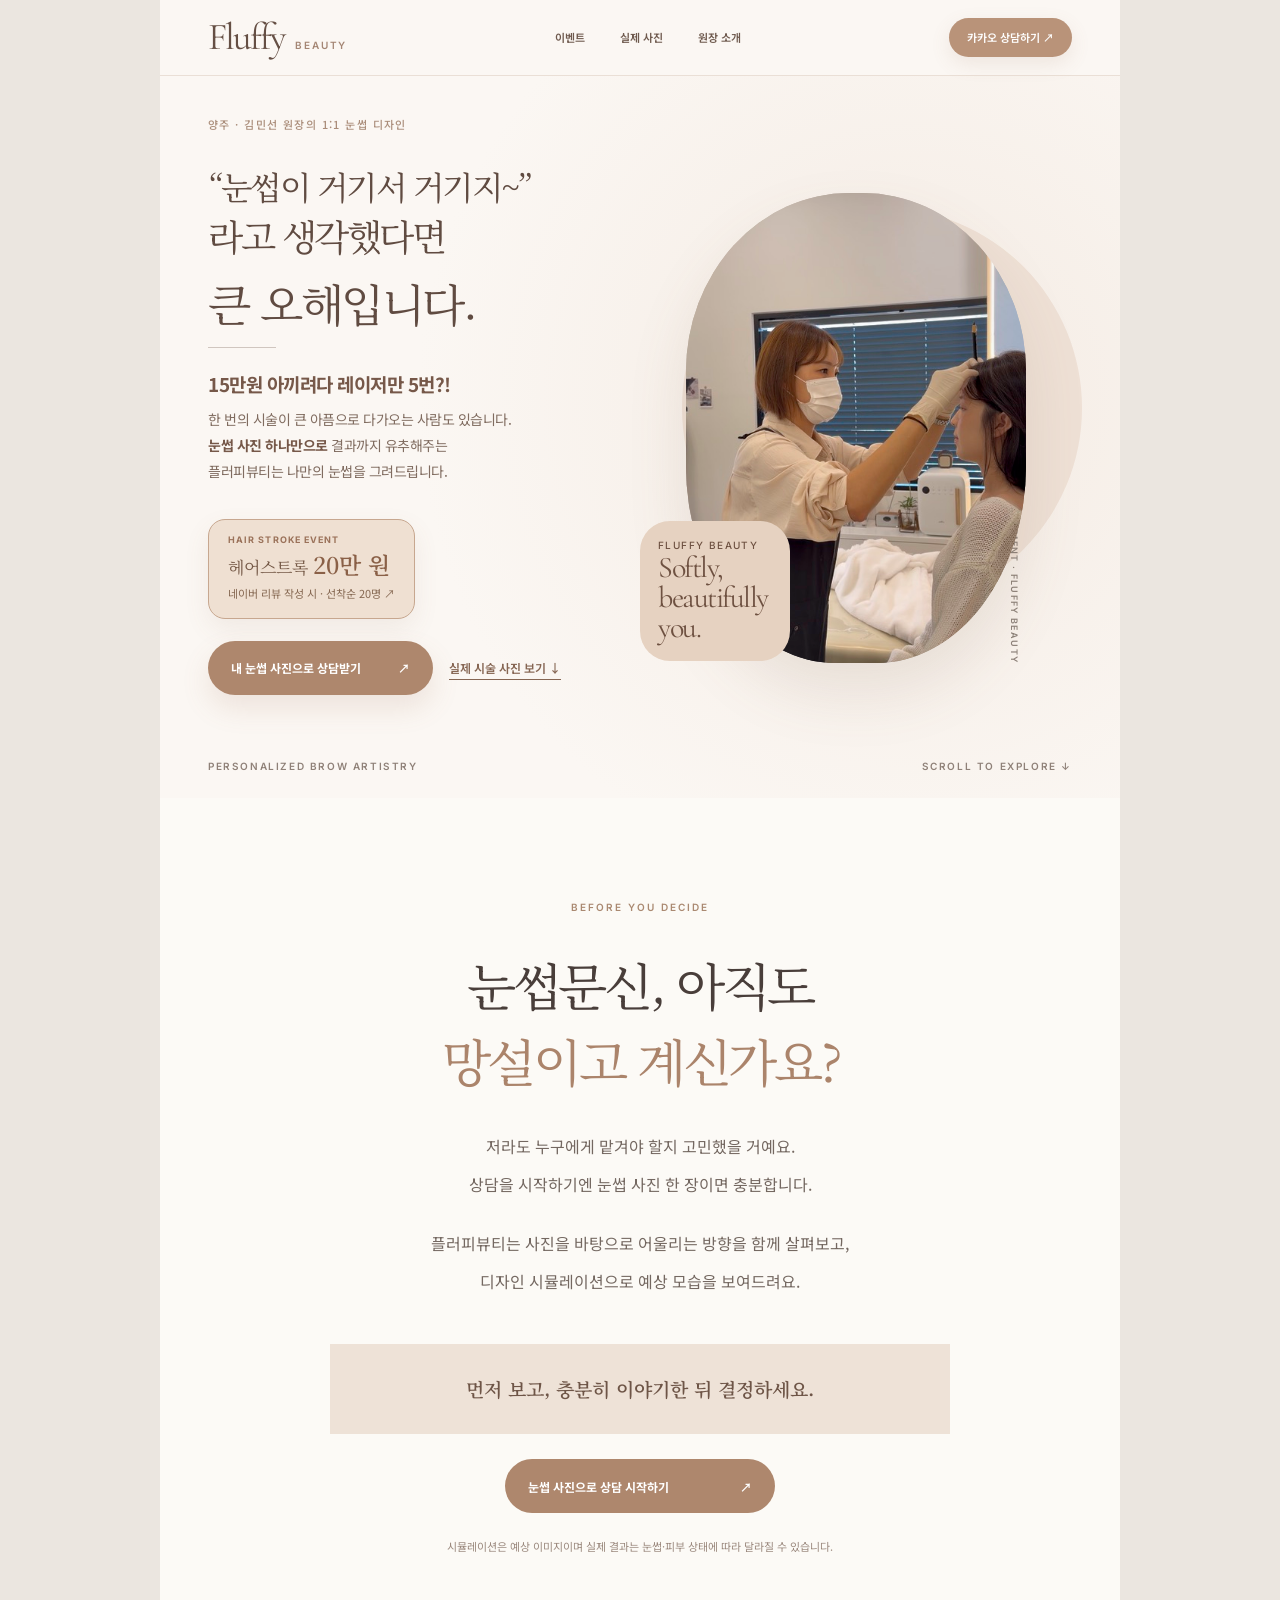
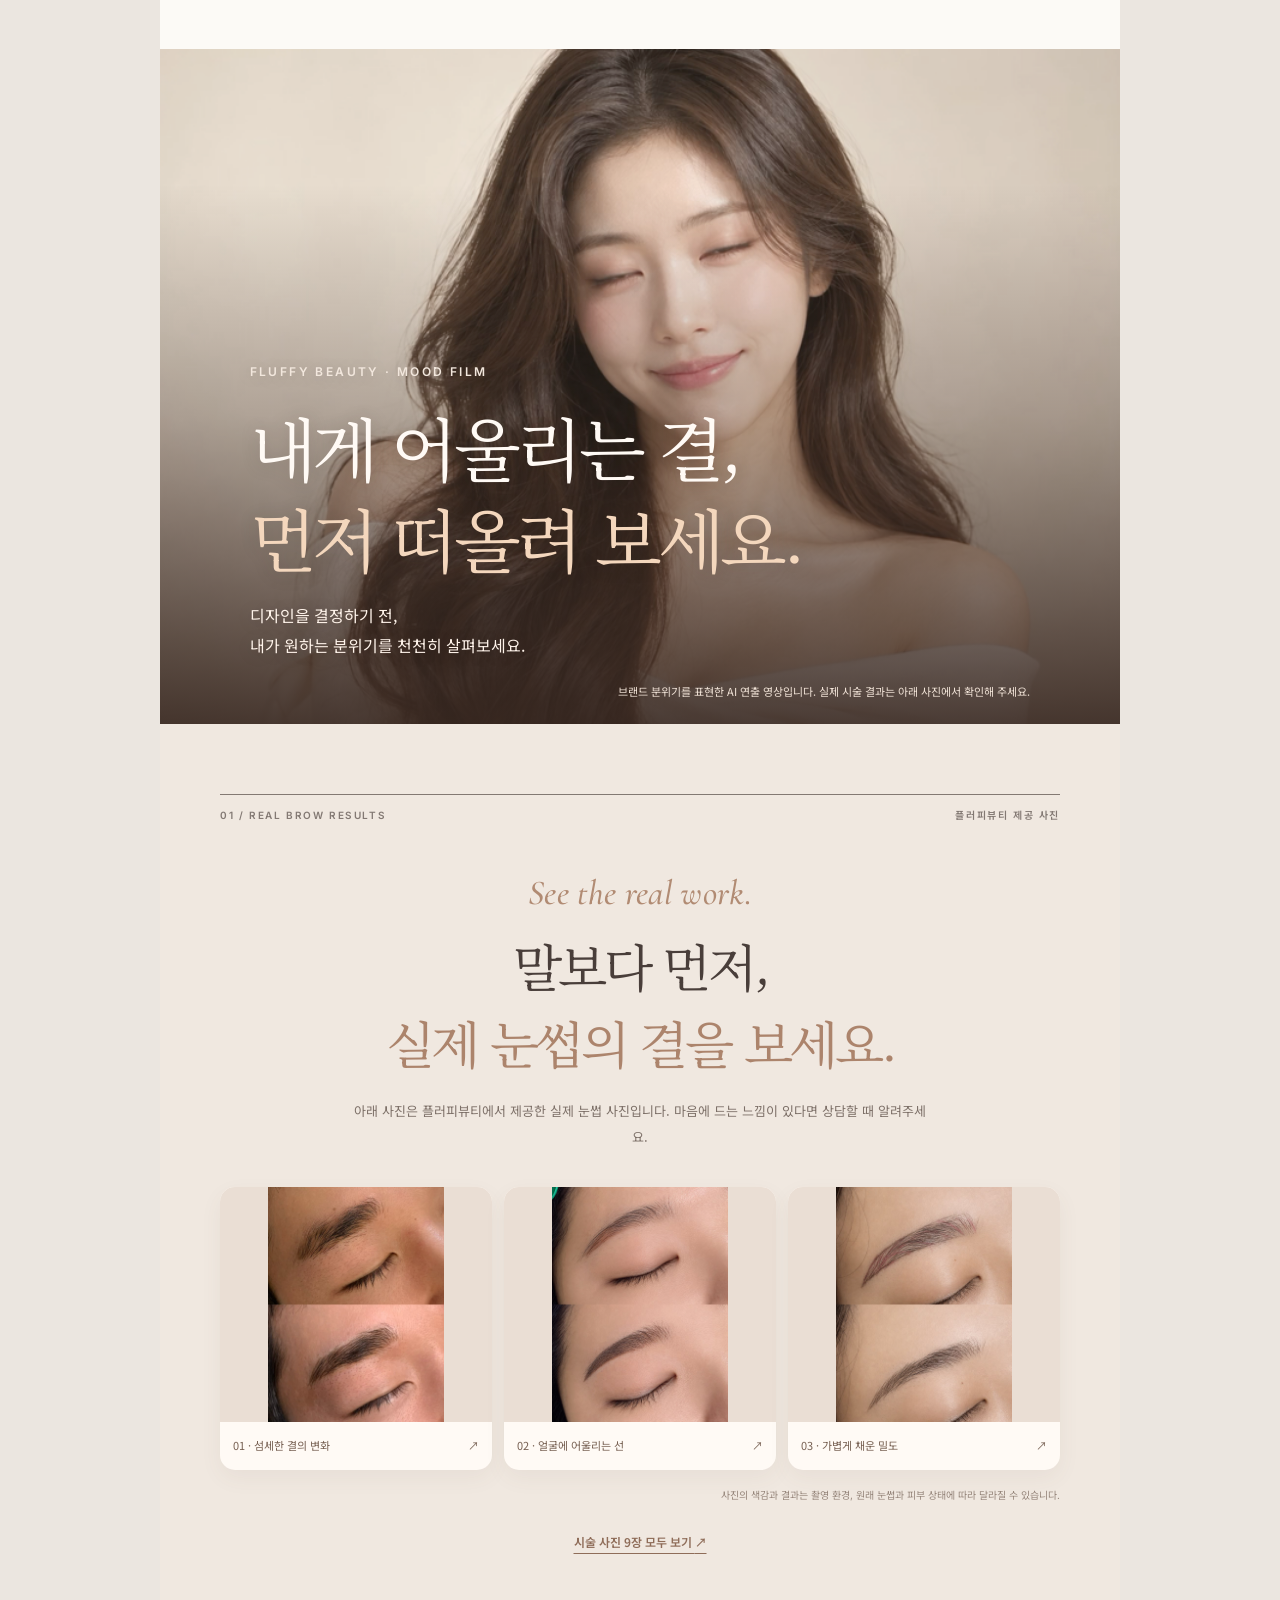
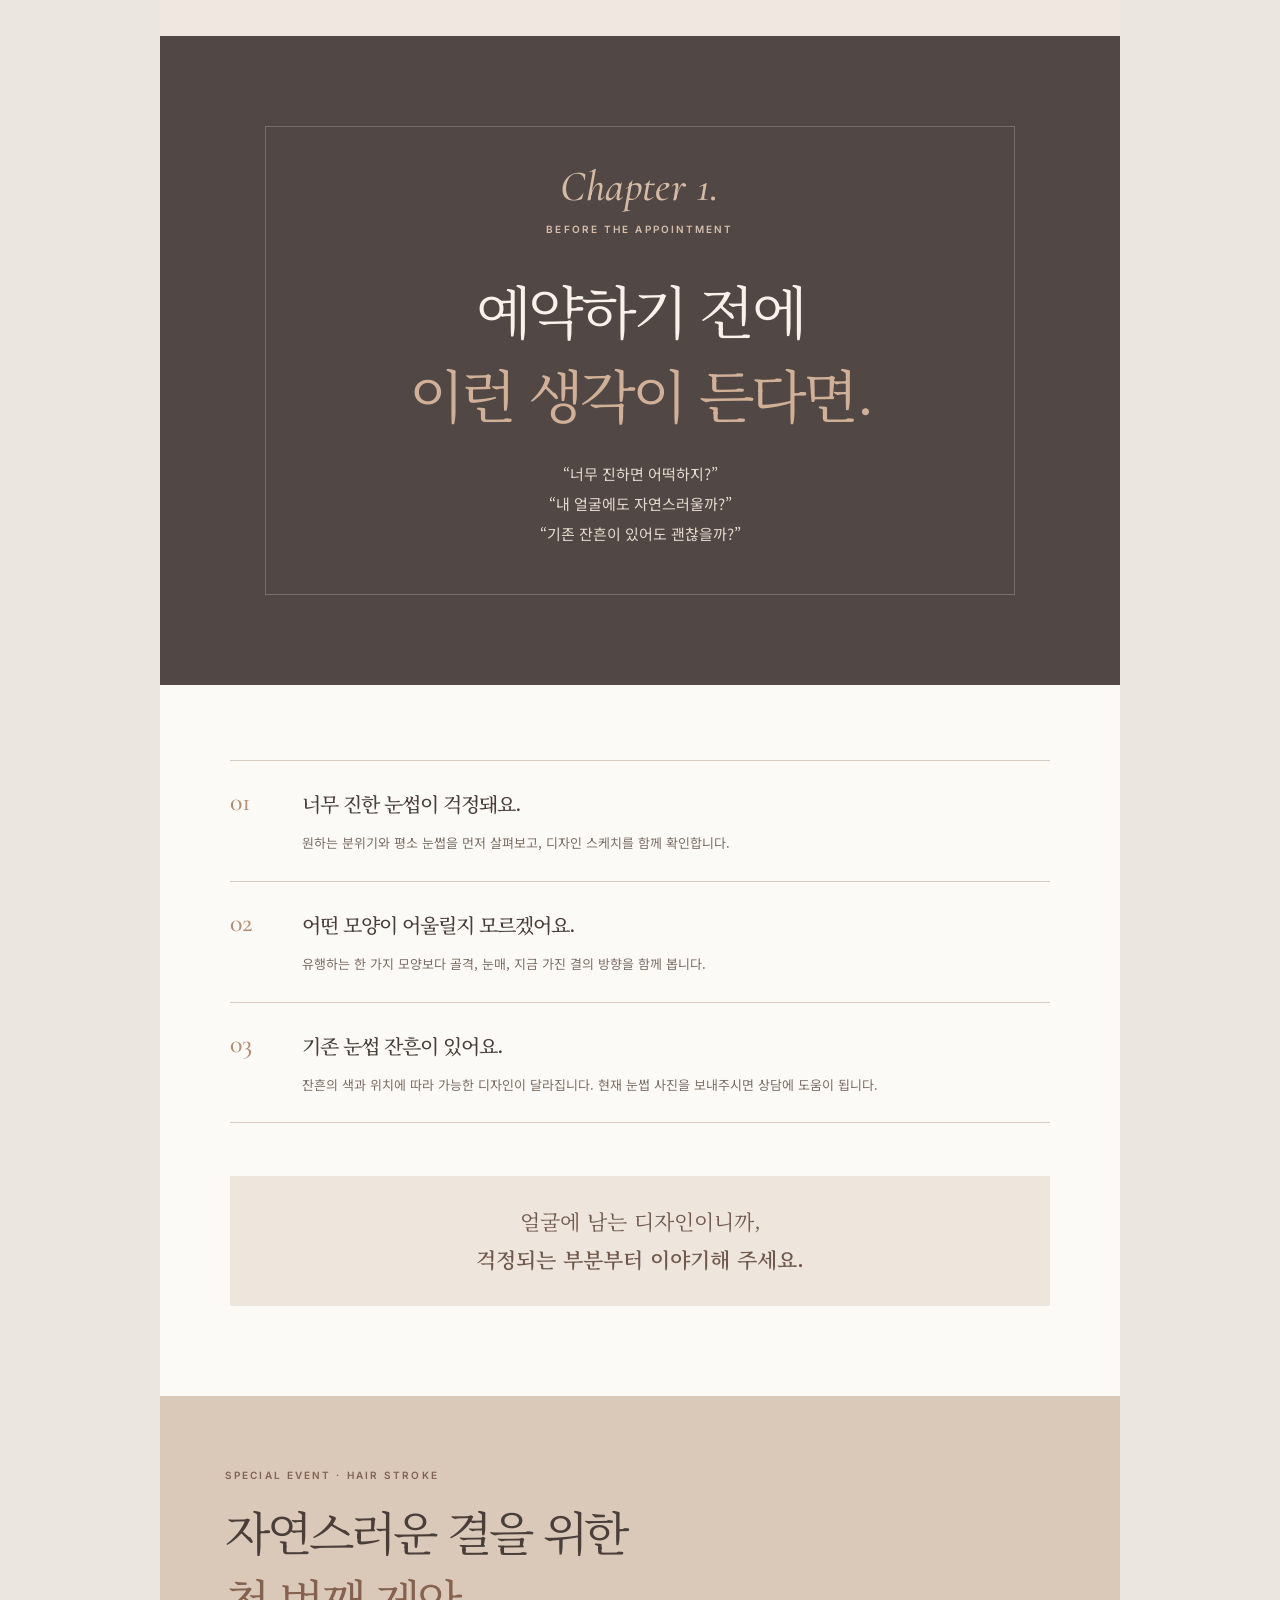
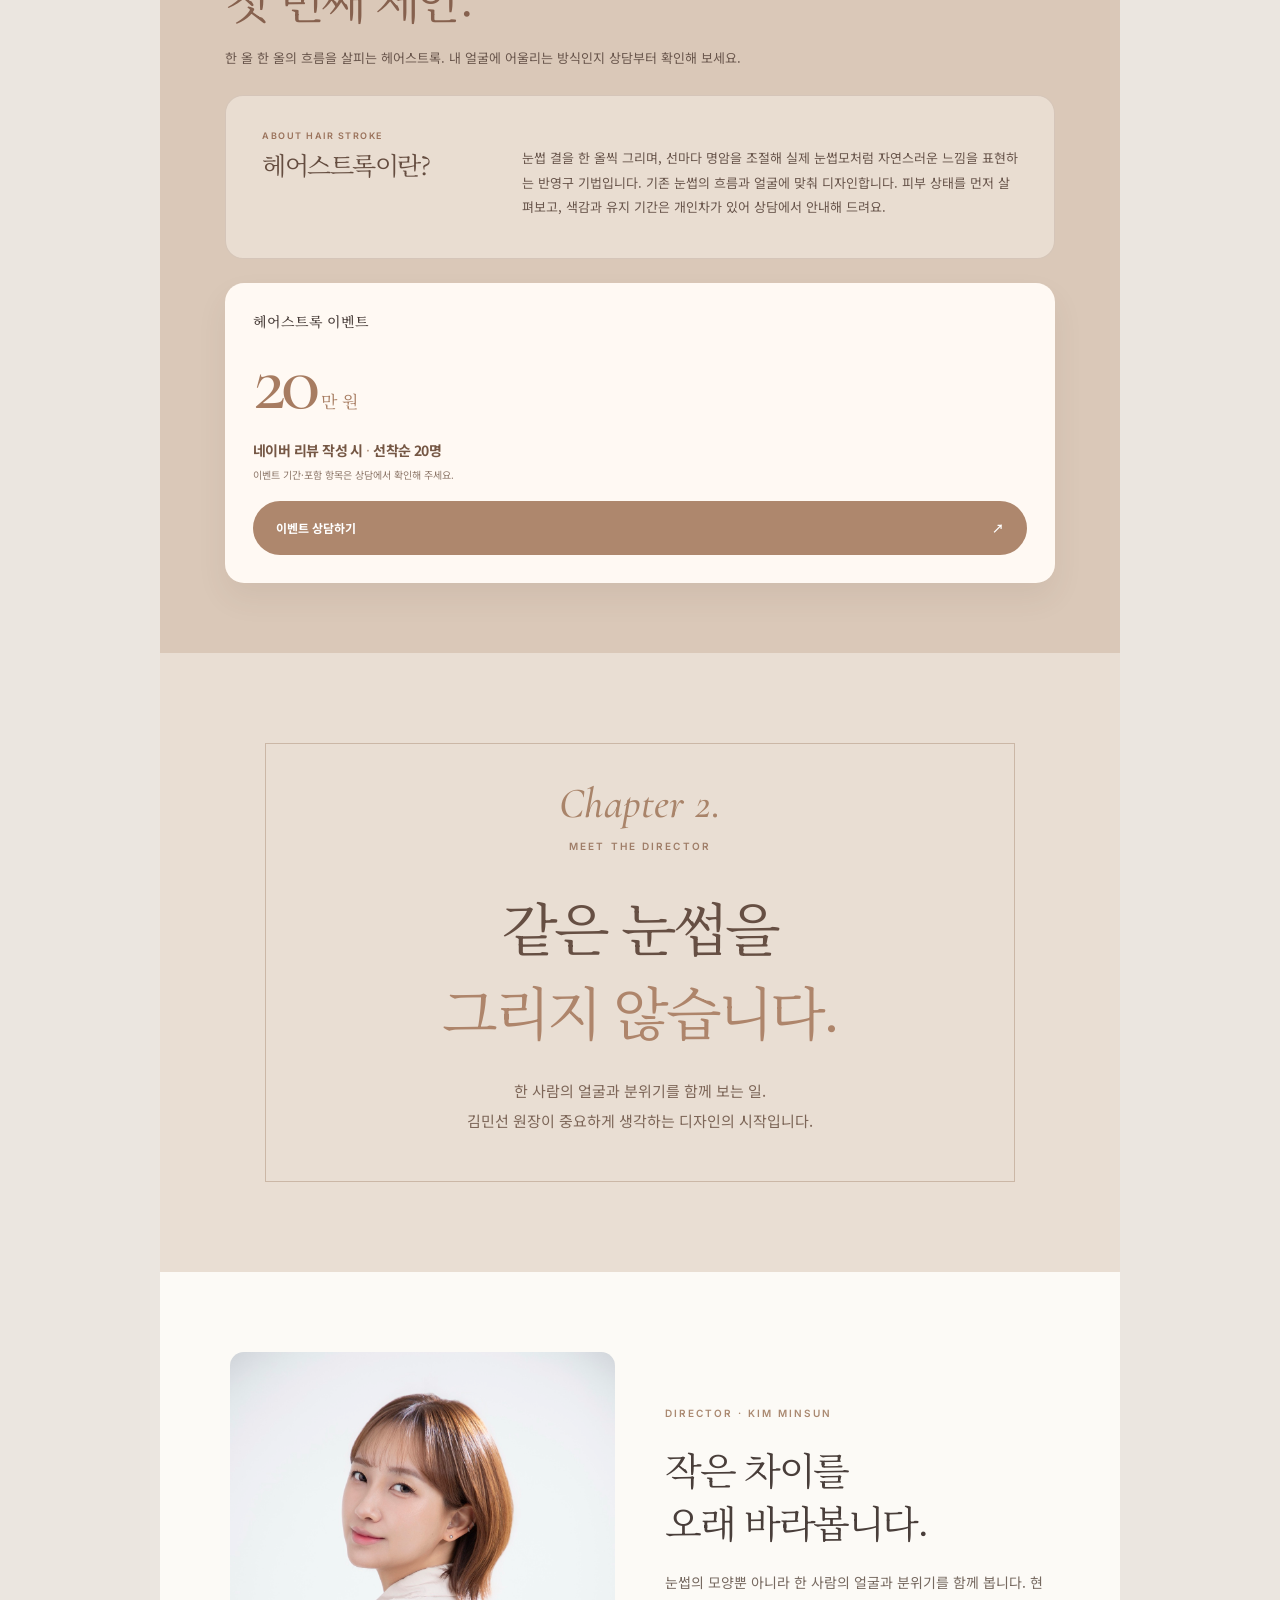
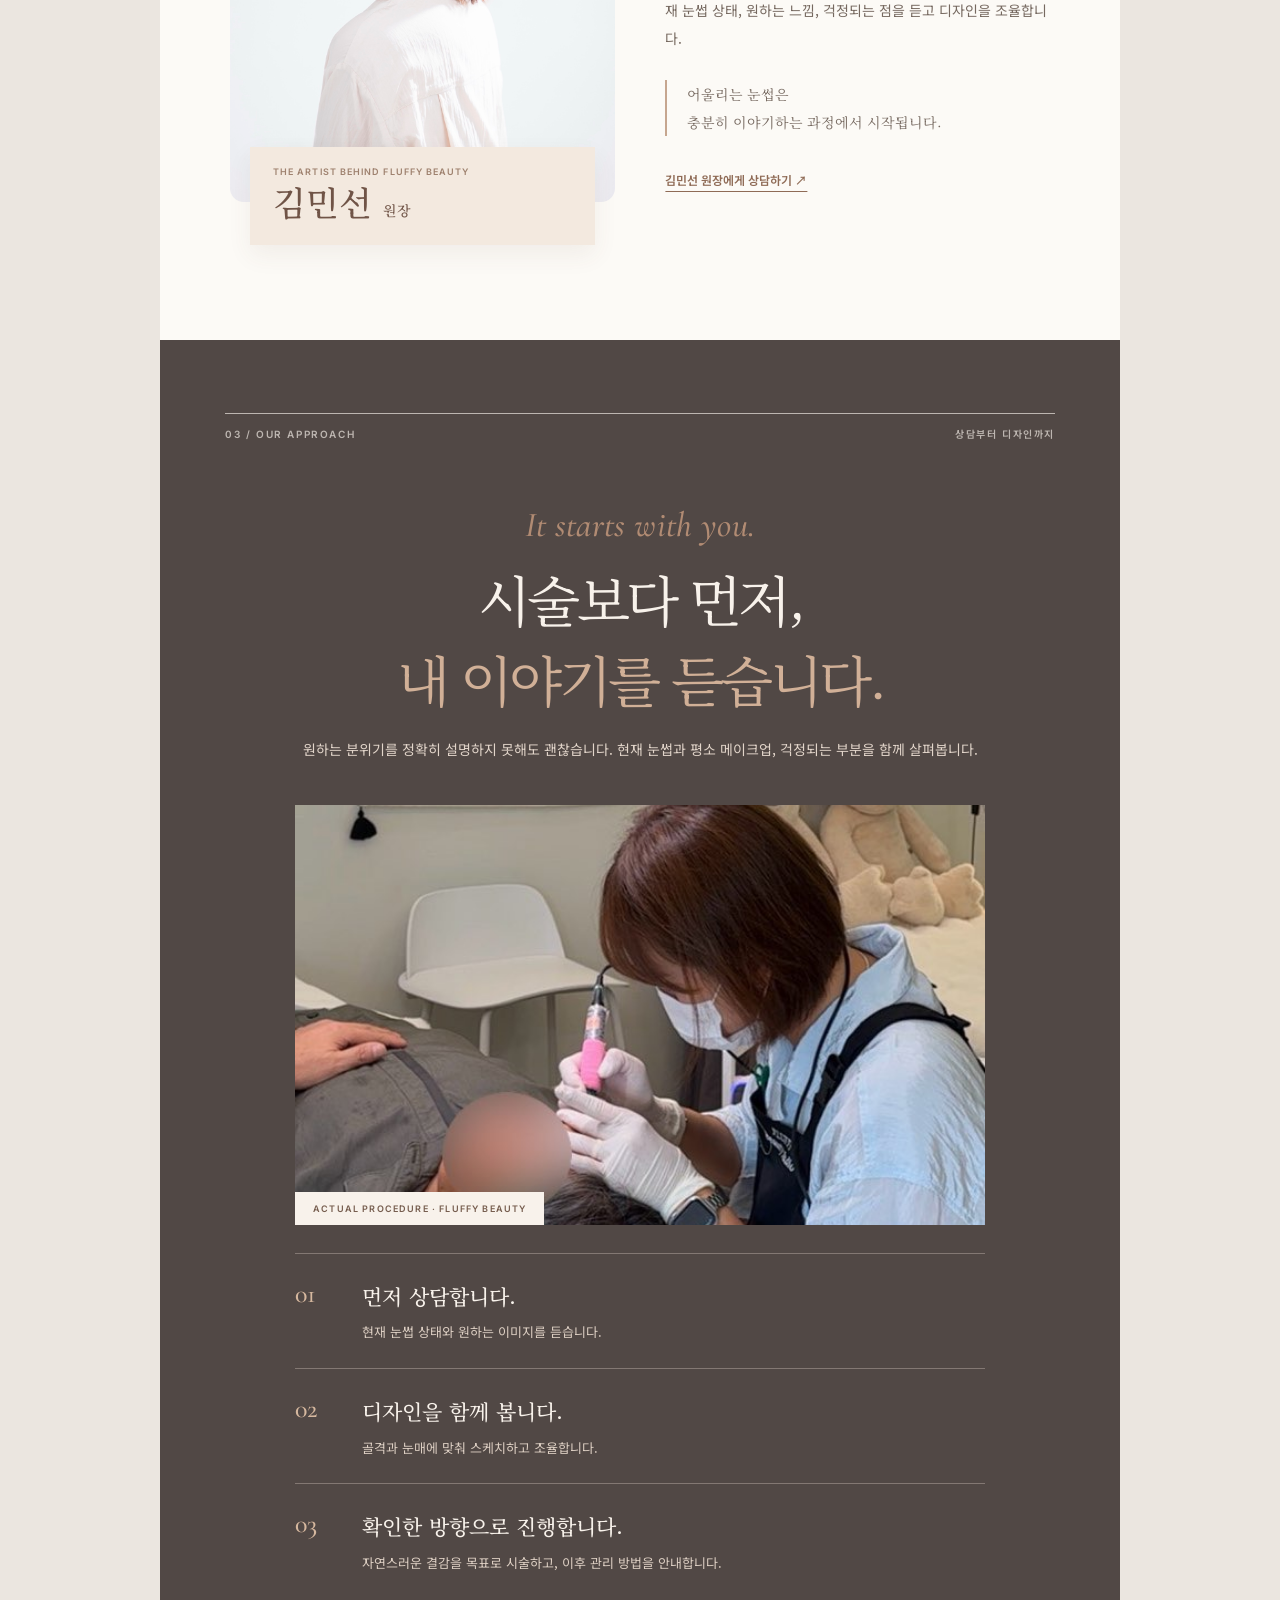
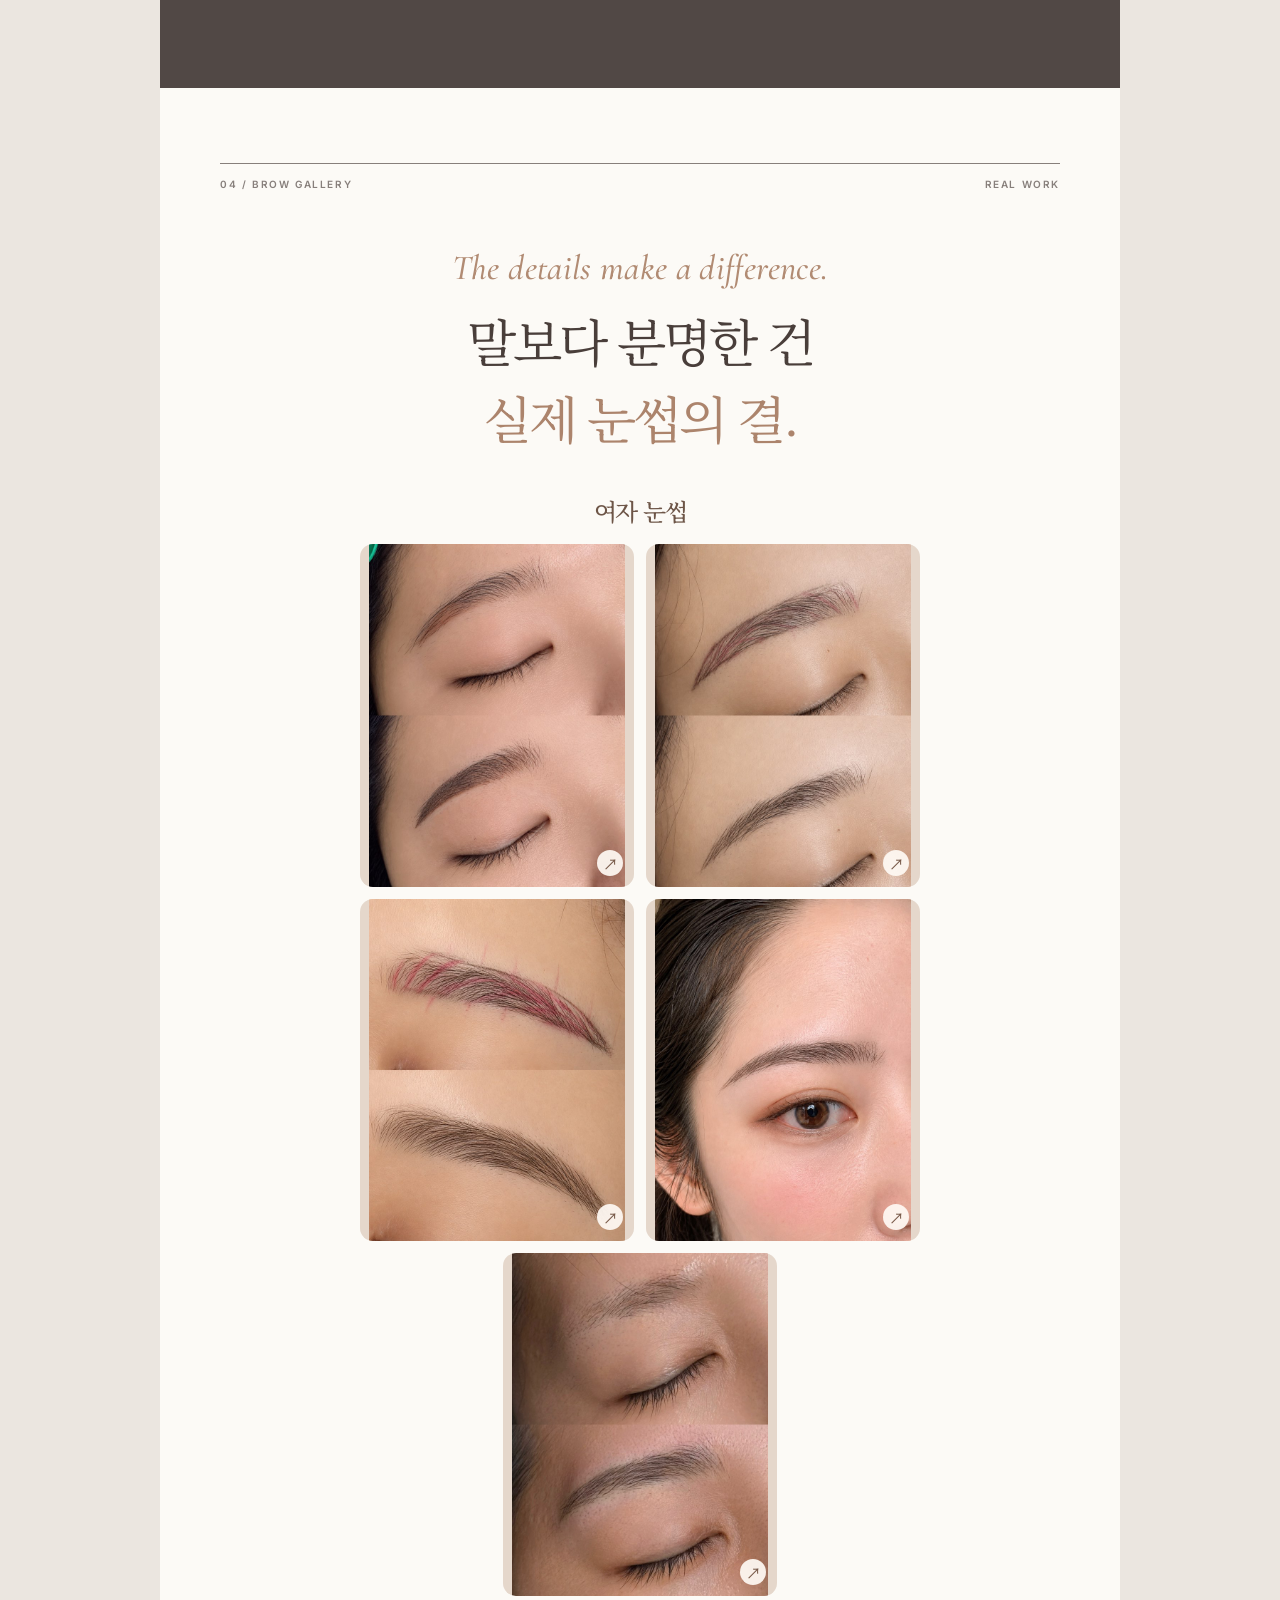
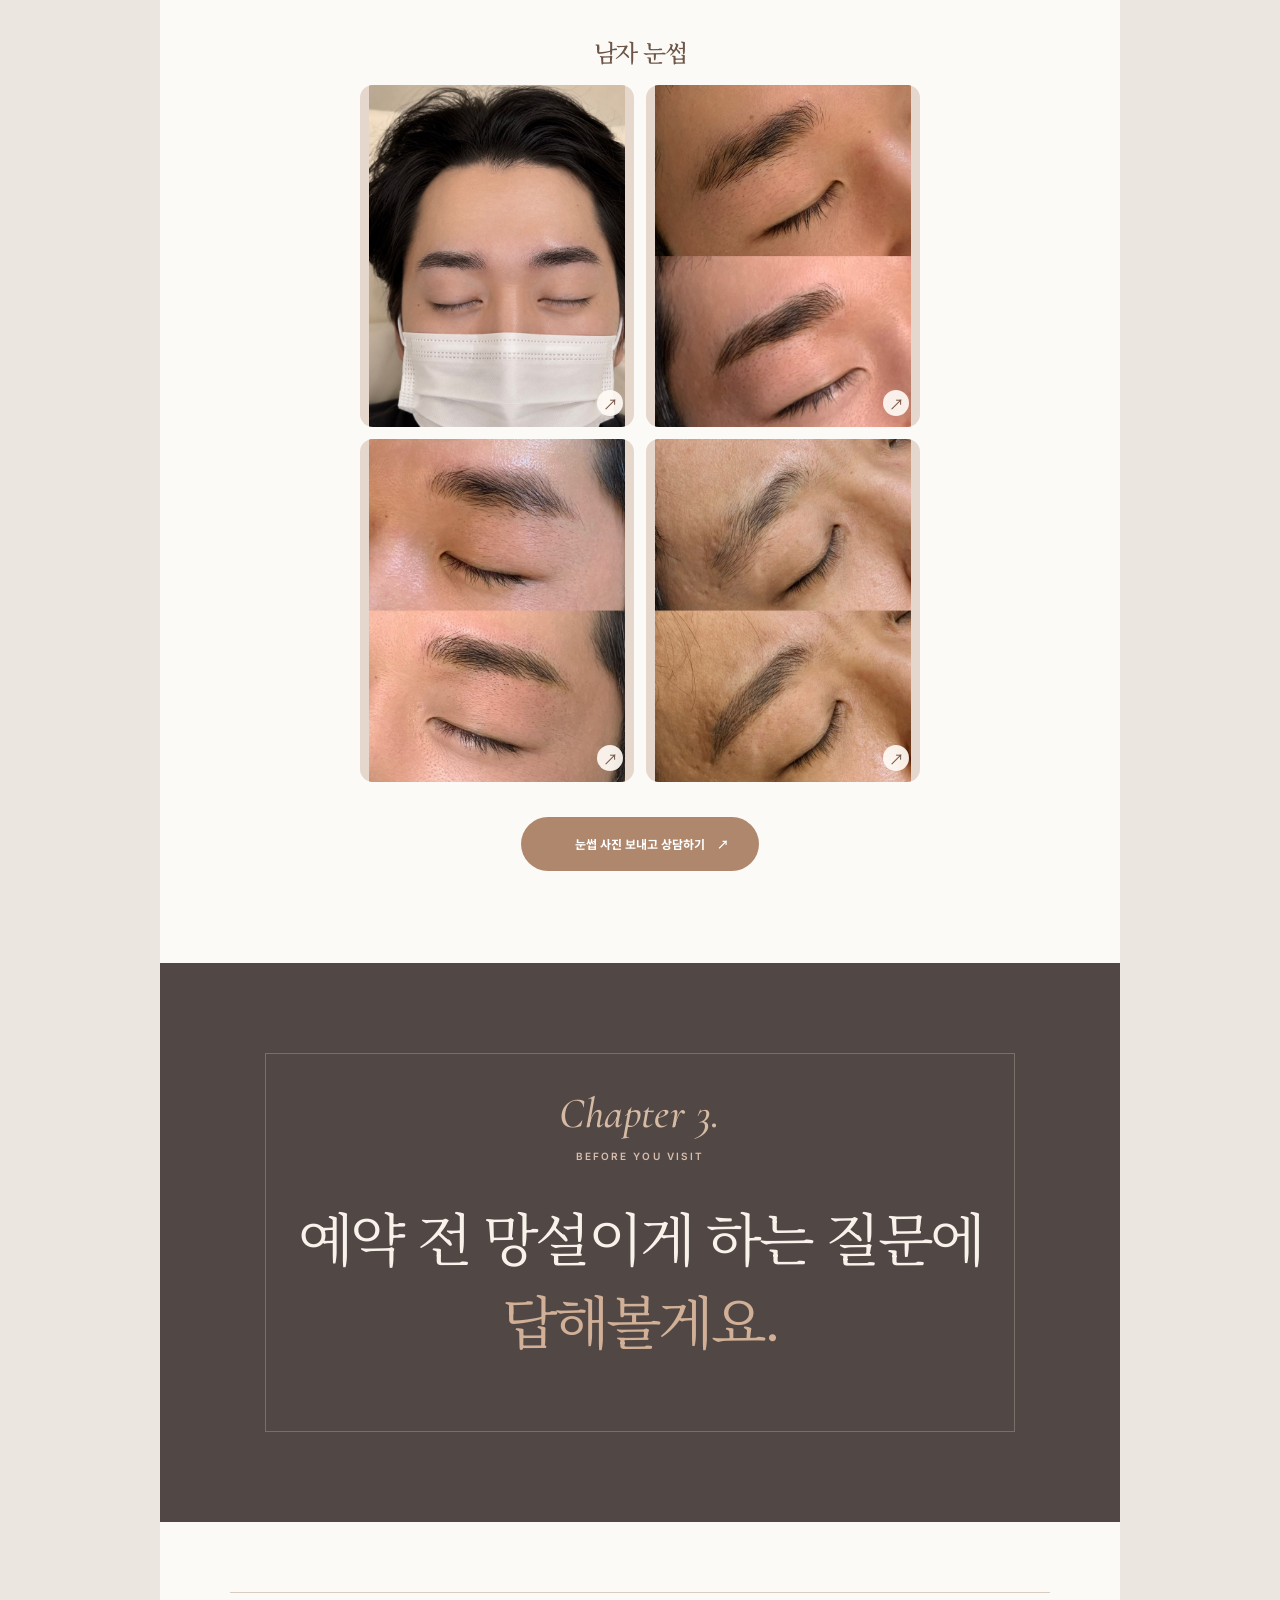
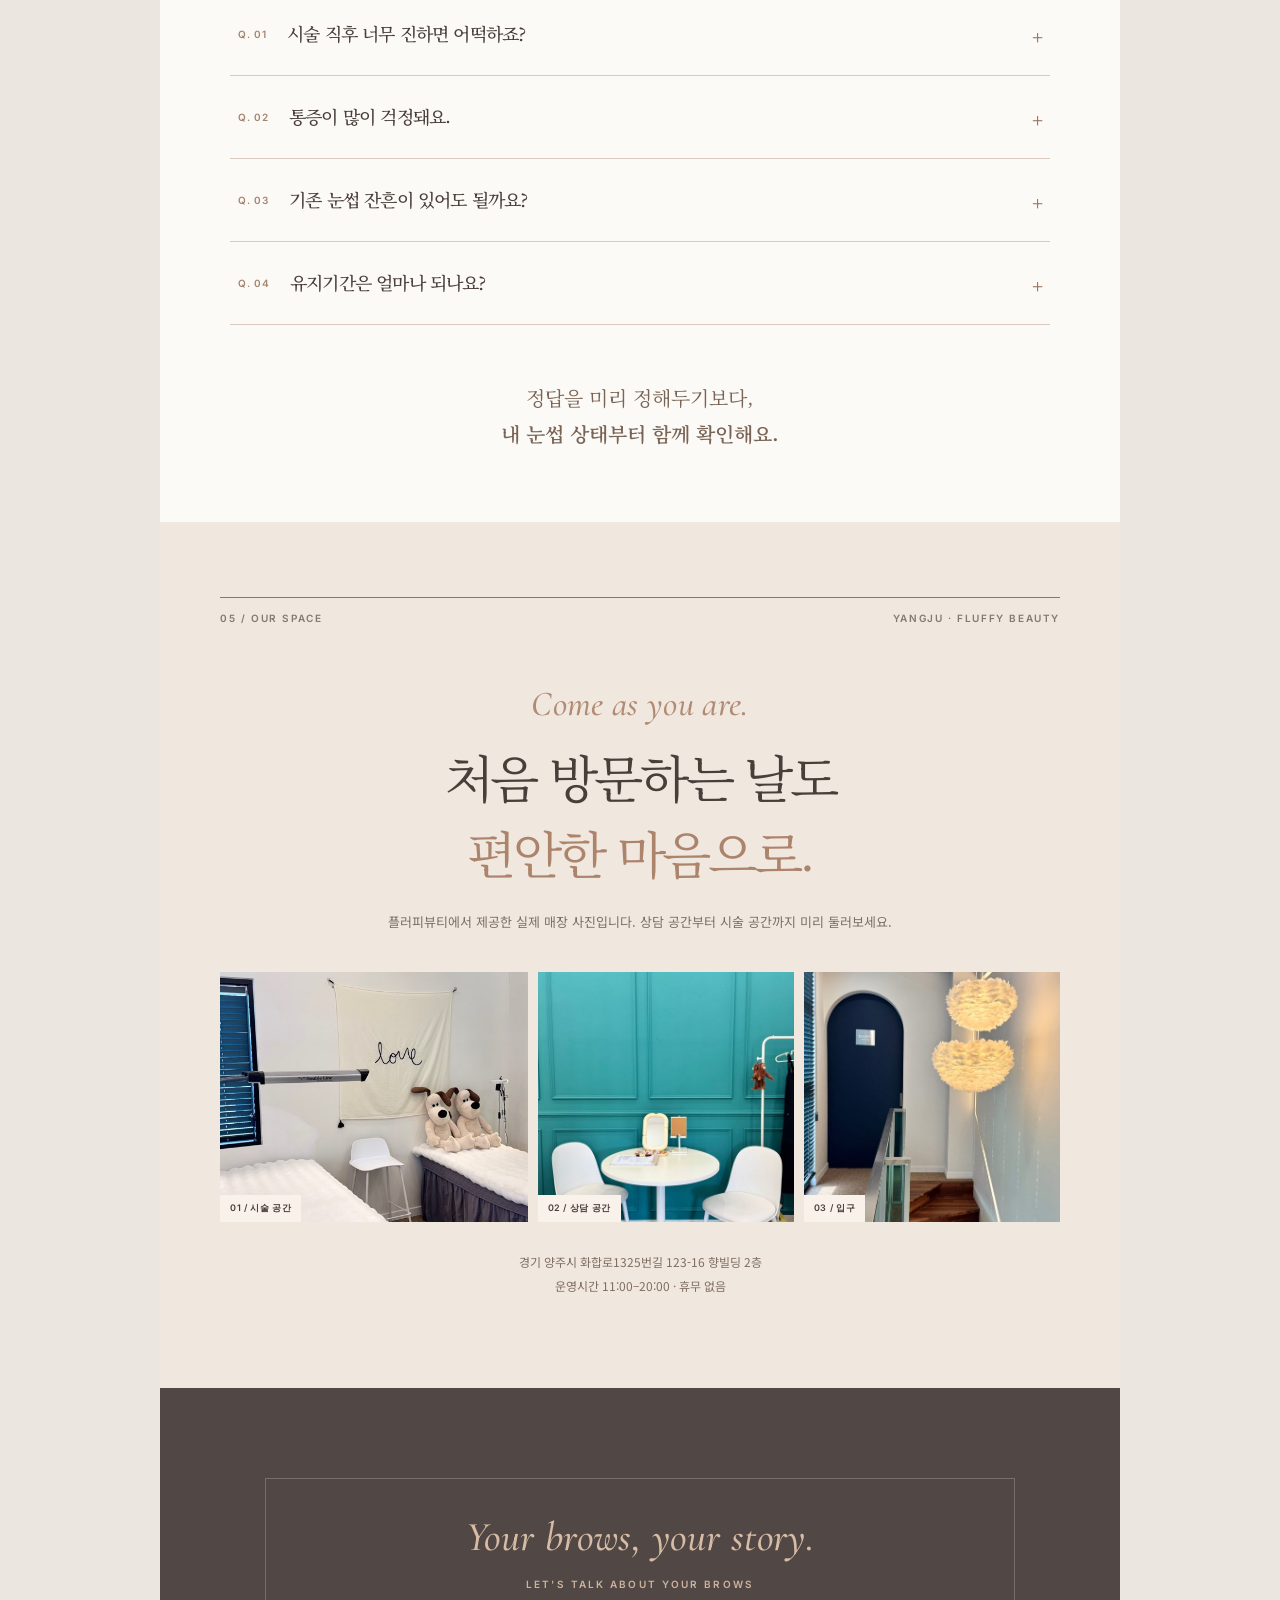
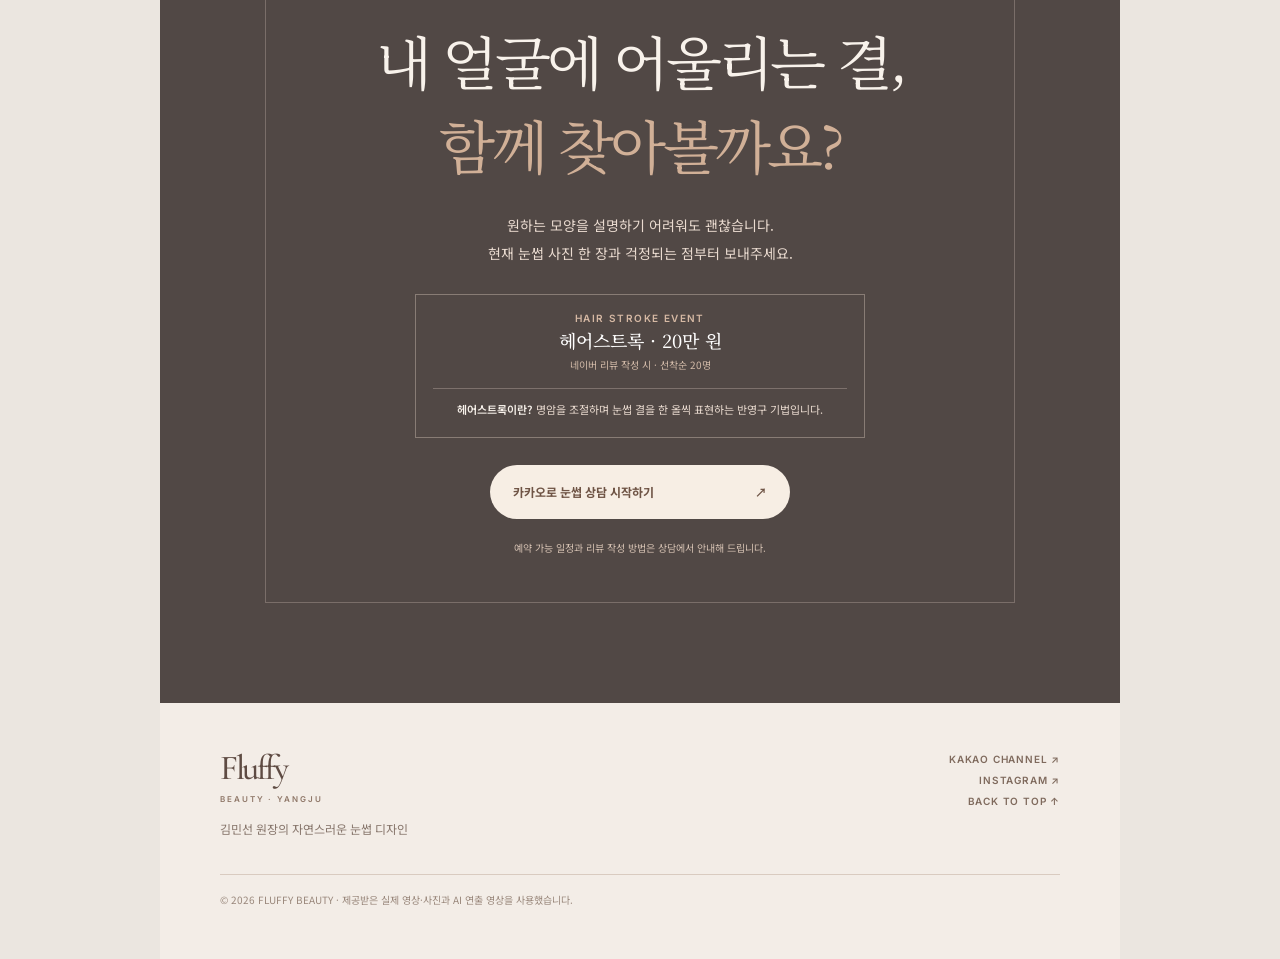
==== commit 6c40f63d: "Align brow galleries and update opening hours" ====
--- a/index.html
+++ b/index.html
@@ -36,7 +36,7 @@
   <link rel="preconnect" href="https://fonts.googleapis.com">
   <link rel="preconnect" href="https://fonts.gstatic.com" crossorigin>
   <link href="https://fonts.googleapis.com/css2?family=Cormorant+Garamond:wght@400;500;600&family=Inter:wght@400;500;600;700&family=Noto+Sans+KR:wght@300;400;500;600;700&family=Noto+Serif+KR:wght@400;500;600&display=swap" rel="stylesheet">
-  <link rel="stylesheet" href="story.css?v=26">
+  <link rel="stylesheet" href="story.css?v=27">
   <script src="site.js?v=12" defer></script>
 </head>
 <body>
@@ -181,7 +181,7 @@
         <div class="section-top"><span>05 / OUR SPACE</span><span>YANGJU · FLUFFY BEAUTY</span></div>
         <div class="space-head" data-reveal><p class="chapter-script">Come as you are.</p><h2 id="space-title">처음 방문하는 날도<br><em>편안한 마음으로.</em></h2><p>플러피뷰티에서 제공한 실제 매장 사진입니다. 상담 공간부터 시술 공간까지 미리 둘러보세요.</p></div>
         <div class="space-grid"><figure data-reveal><img src="studio-room.jpeg" alt="따뜻한 조명과 시술 베드가 있는 플러피뷰티 공간" loading="lazy"><figcaption>01 / 시술 공간</figcaption></figure><figure data-reveal><img src="studio-consultation.jpeg" alt="청록색 벽 앞 테이블과 의자가 놓인 상담 공간" loading="lazy"><figcaption>02 / 상담 공간</figcaption></figure><figure data-reveal><img src="studio-entry.jpeg" alt="조명과 계단이 보이는 플러피뷰티 입구" loading="lazy"><figcaption>03 / 입구</figcaption></figure></div>
-        <p class="address">경기 양주시 화합로1325번길 123-16 향빌딩 2층<br>운영시간 11:00–20:00 · 휴무일 확인 중</p>
+        <p class="address">경기 양주시 화합로1325번길 123-16 향빌딩 2층<br>운영시간 11:00–20:00 · 휴무 없음</p>
       </section>
 
       <section class="reservation dark" id="reservation" aria-labelledby="reservation-title">
--- a/story.css
+++ b/story.css
@@ -136,8 +136,8 @@
 .portfolio-head{margin-top:58px}
 .gallery-group + .gallery-group{margin-top:38px}
 .gallery-group h3{margin:0 0 16px;text-align:center;font:500 24px var(--kserif);letter-spacing:-.05em;color:#6d5547}
-.gallery-grid{display:grid;grid-template-columns:repeat(3,minmax(0,1fr));gap:12px}
-.gallery-group-men .gallery-grid{max-width:560px;margin:0 auto;grid-template-columns:repeat(2,minmax(0,1fr))}
+.gallery-grid{--gallery-gap:12px;display:grid;max-width:560px;margin:0 auto;grid-template-columns:repeat(2,minmax(0,1fr));gap:var(--gallery-gap)}
+.gallery-group:not(.gallery-group-men) .gallery-item:last-child{grid-column:1/-1;justify-self:center;width:calc((100% - var(--gallery-gap))/2)}
 .gallery-item{position:relative;border:0;border-radius:13px;overflow:hidden;background:#eee2d7;padding:0;cursor:zoom-in;transition:transform .3s,box-shadow .3s}
 .gallery-item::after{content:'↗';position:absolute;right:11px;bottom:11px;display:grid;place-items:center;width:26px;height:26px;border-radius:50%;background:rgba(255,250,245,.92);color:#765847;font-size:15px}
 .gallery-item img{display:block;width:100%;aspect-ratio:4/5;object-fit:contain;background:#e5d7cb}
@@ -259,7 +259,7 @@
   .process-photo img{height:320px}
   .process-list article{grid-template-columns:43px 1fr}
   .process-list h3{font-size:18px}
-  .gallery-grid{grid-template-columns:repeat(2,minmax(0,1fr));gap:10px}
+  .gallery-grid{--gallery-gap:10px}
   .gallery-group + .gallery-group{margin-top:30px}
   .gallery-group h3{font-size:21px}
   .gallery-outro{display:block}
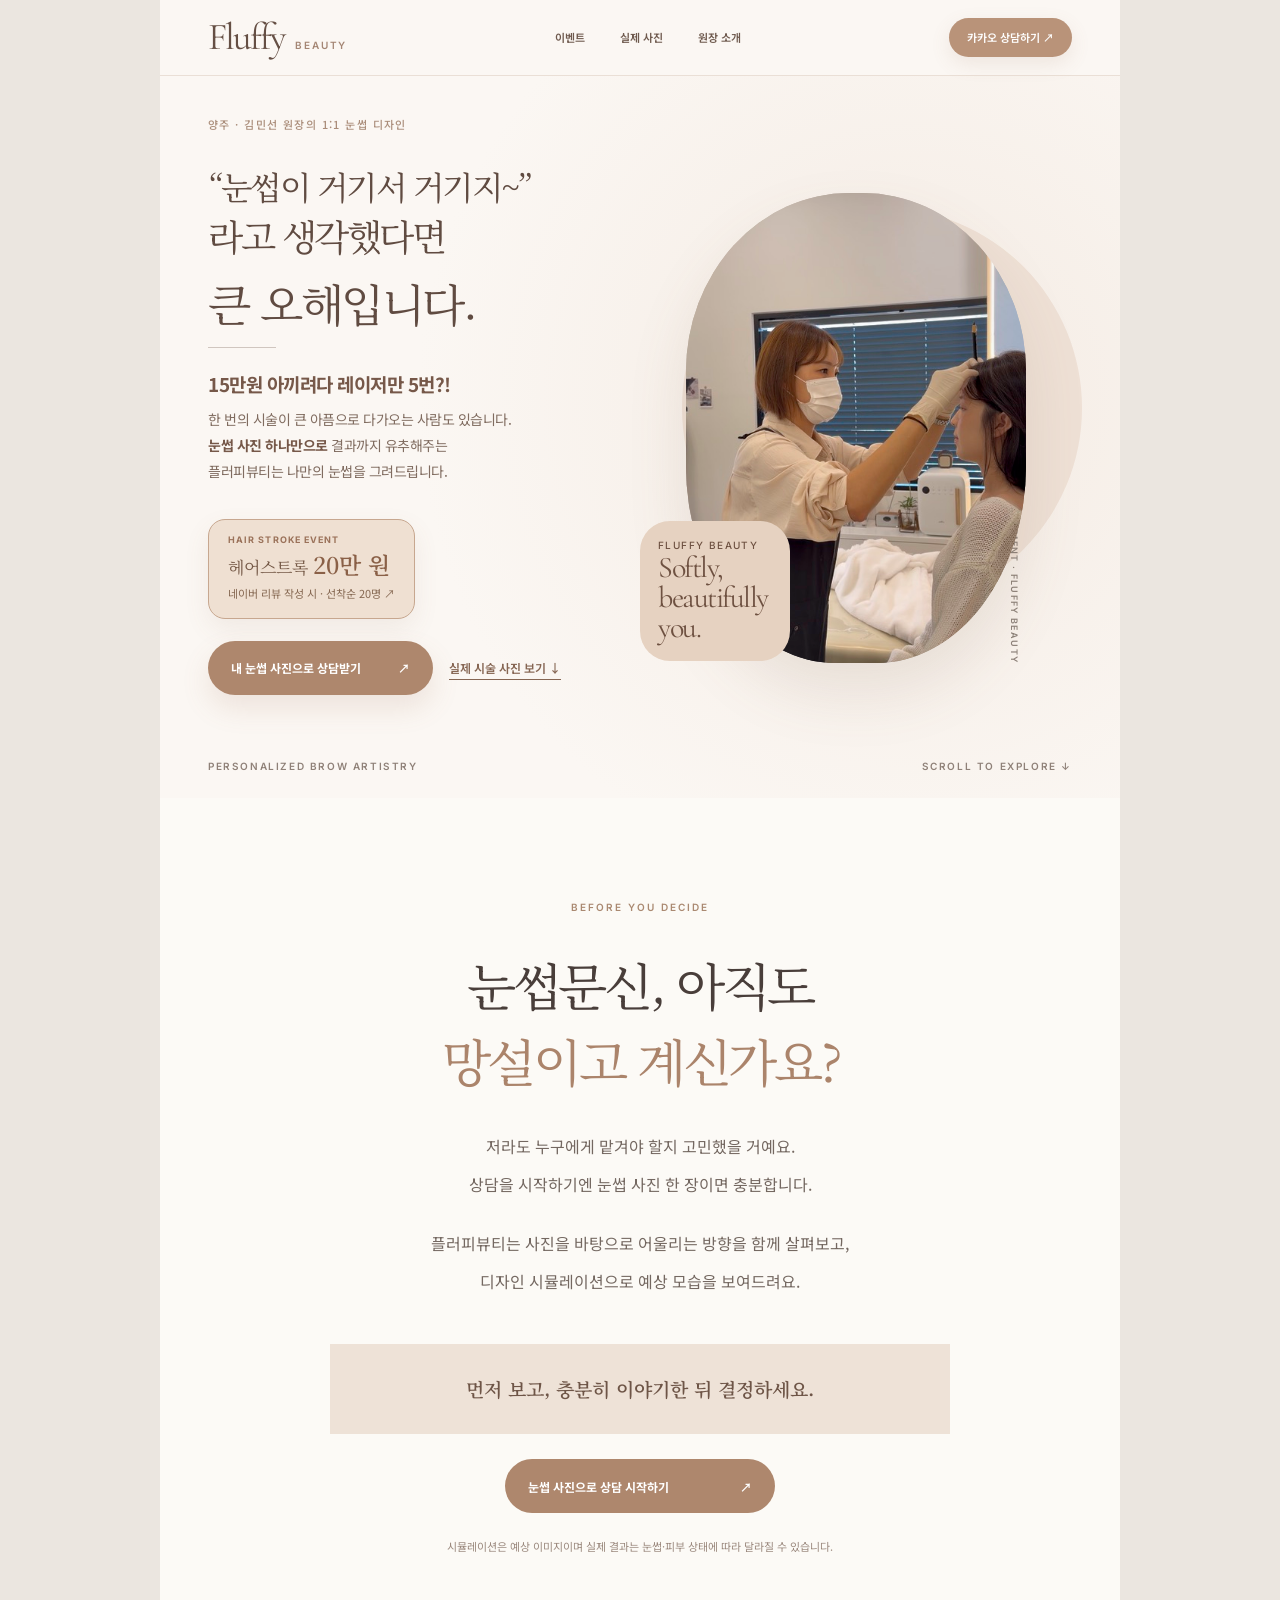
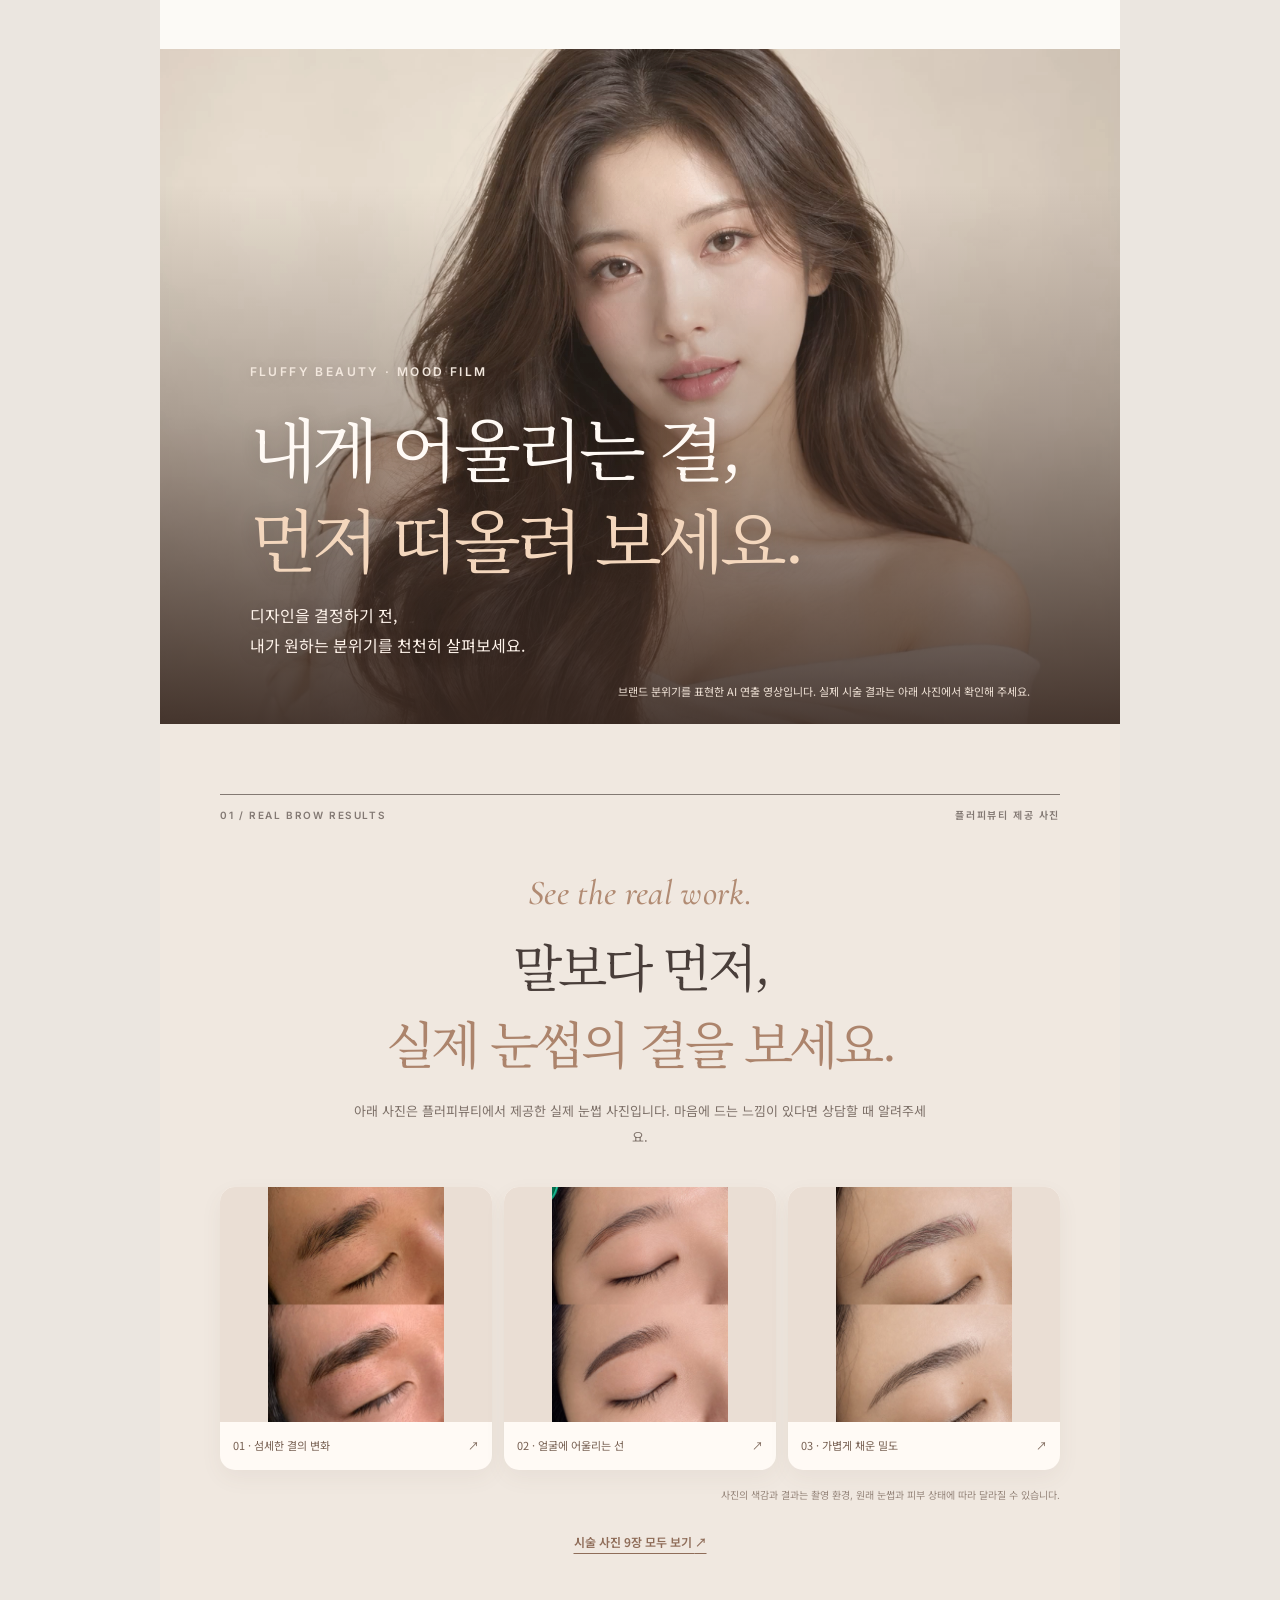
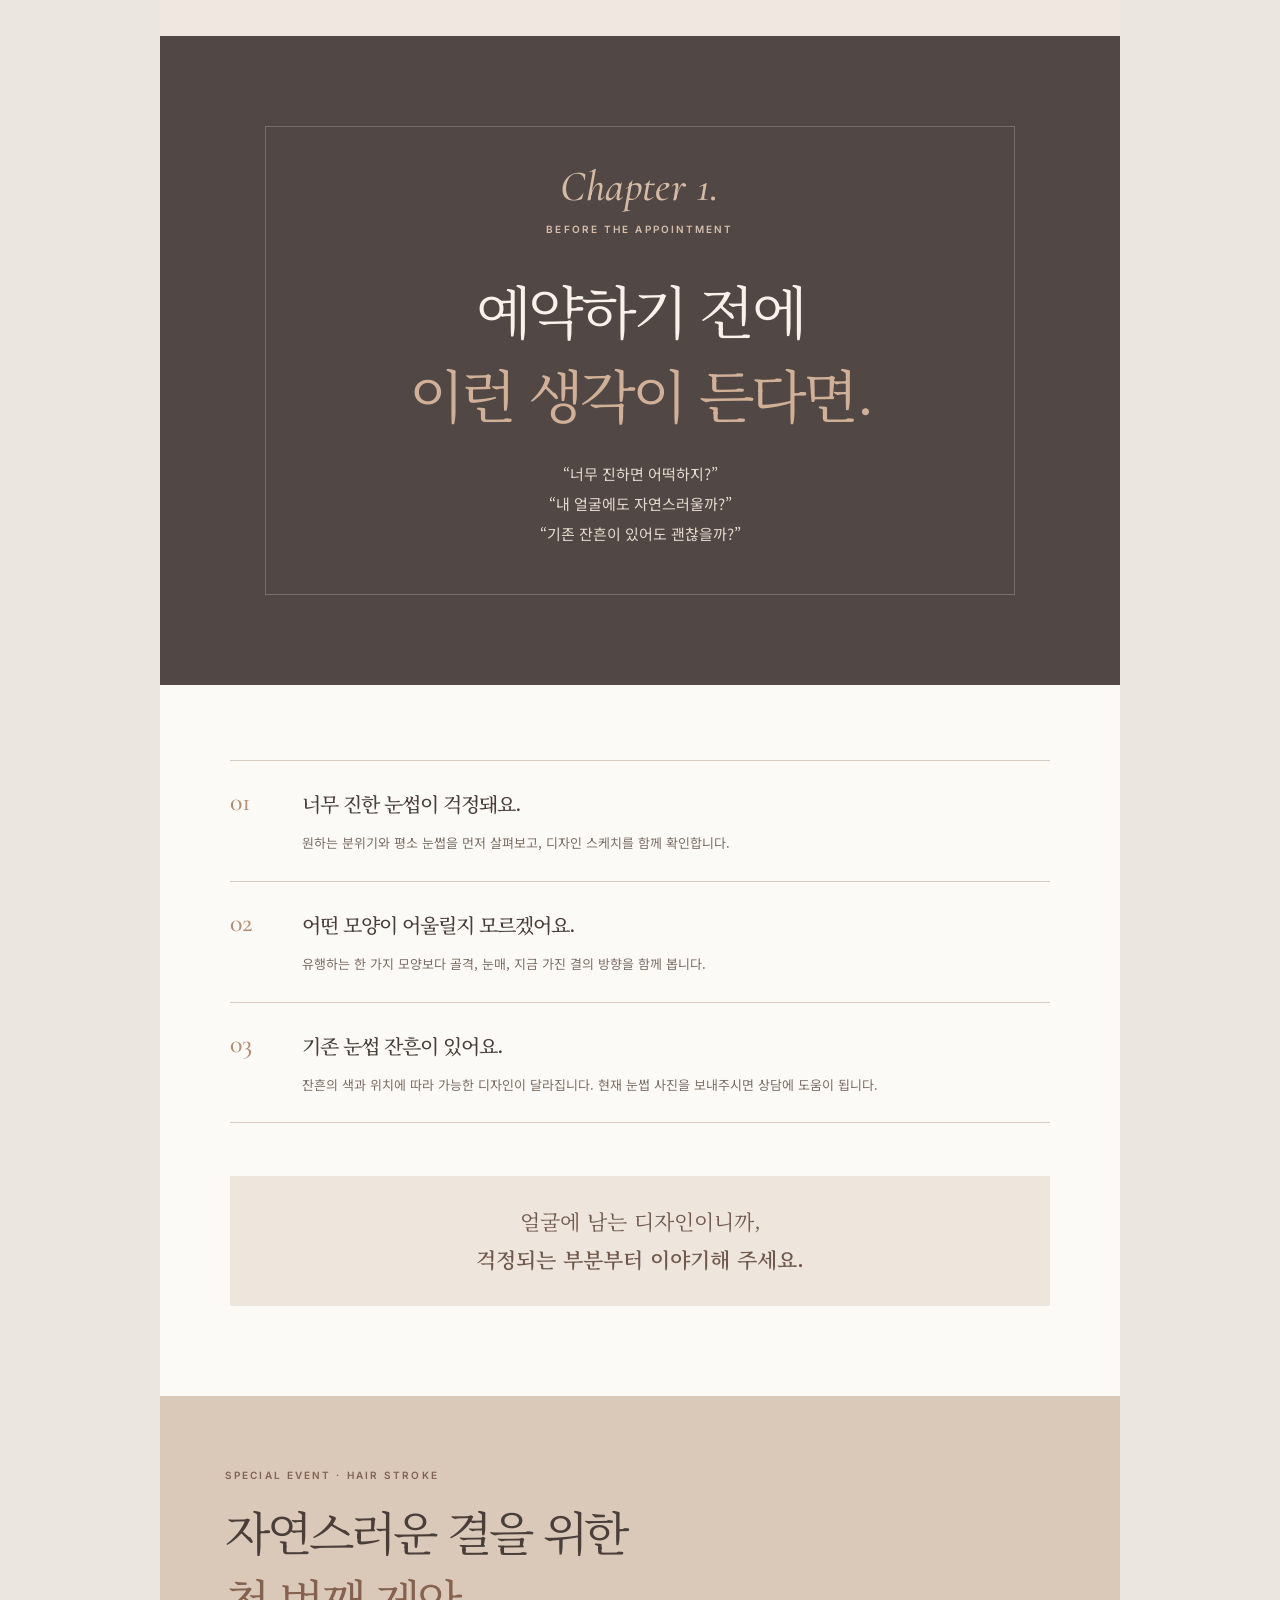
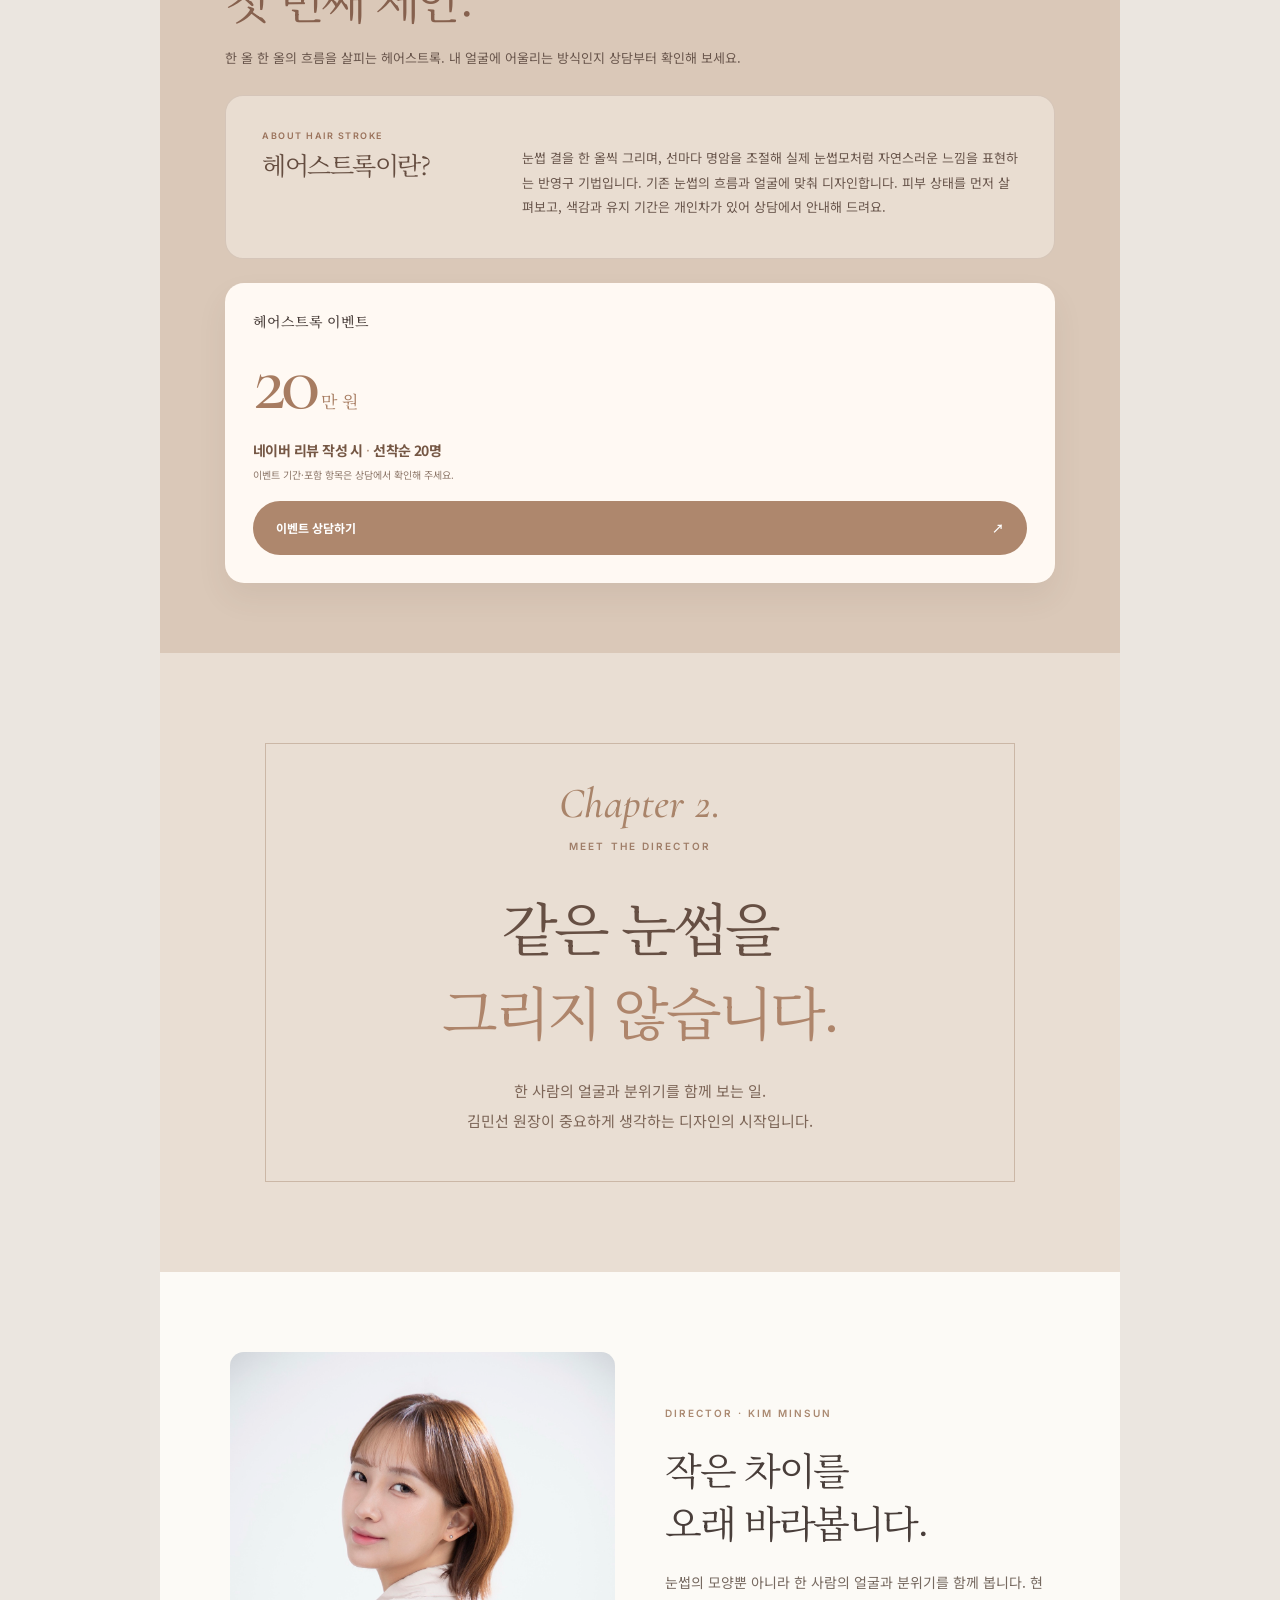
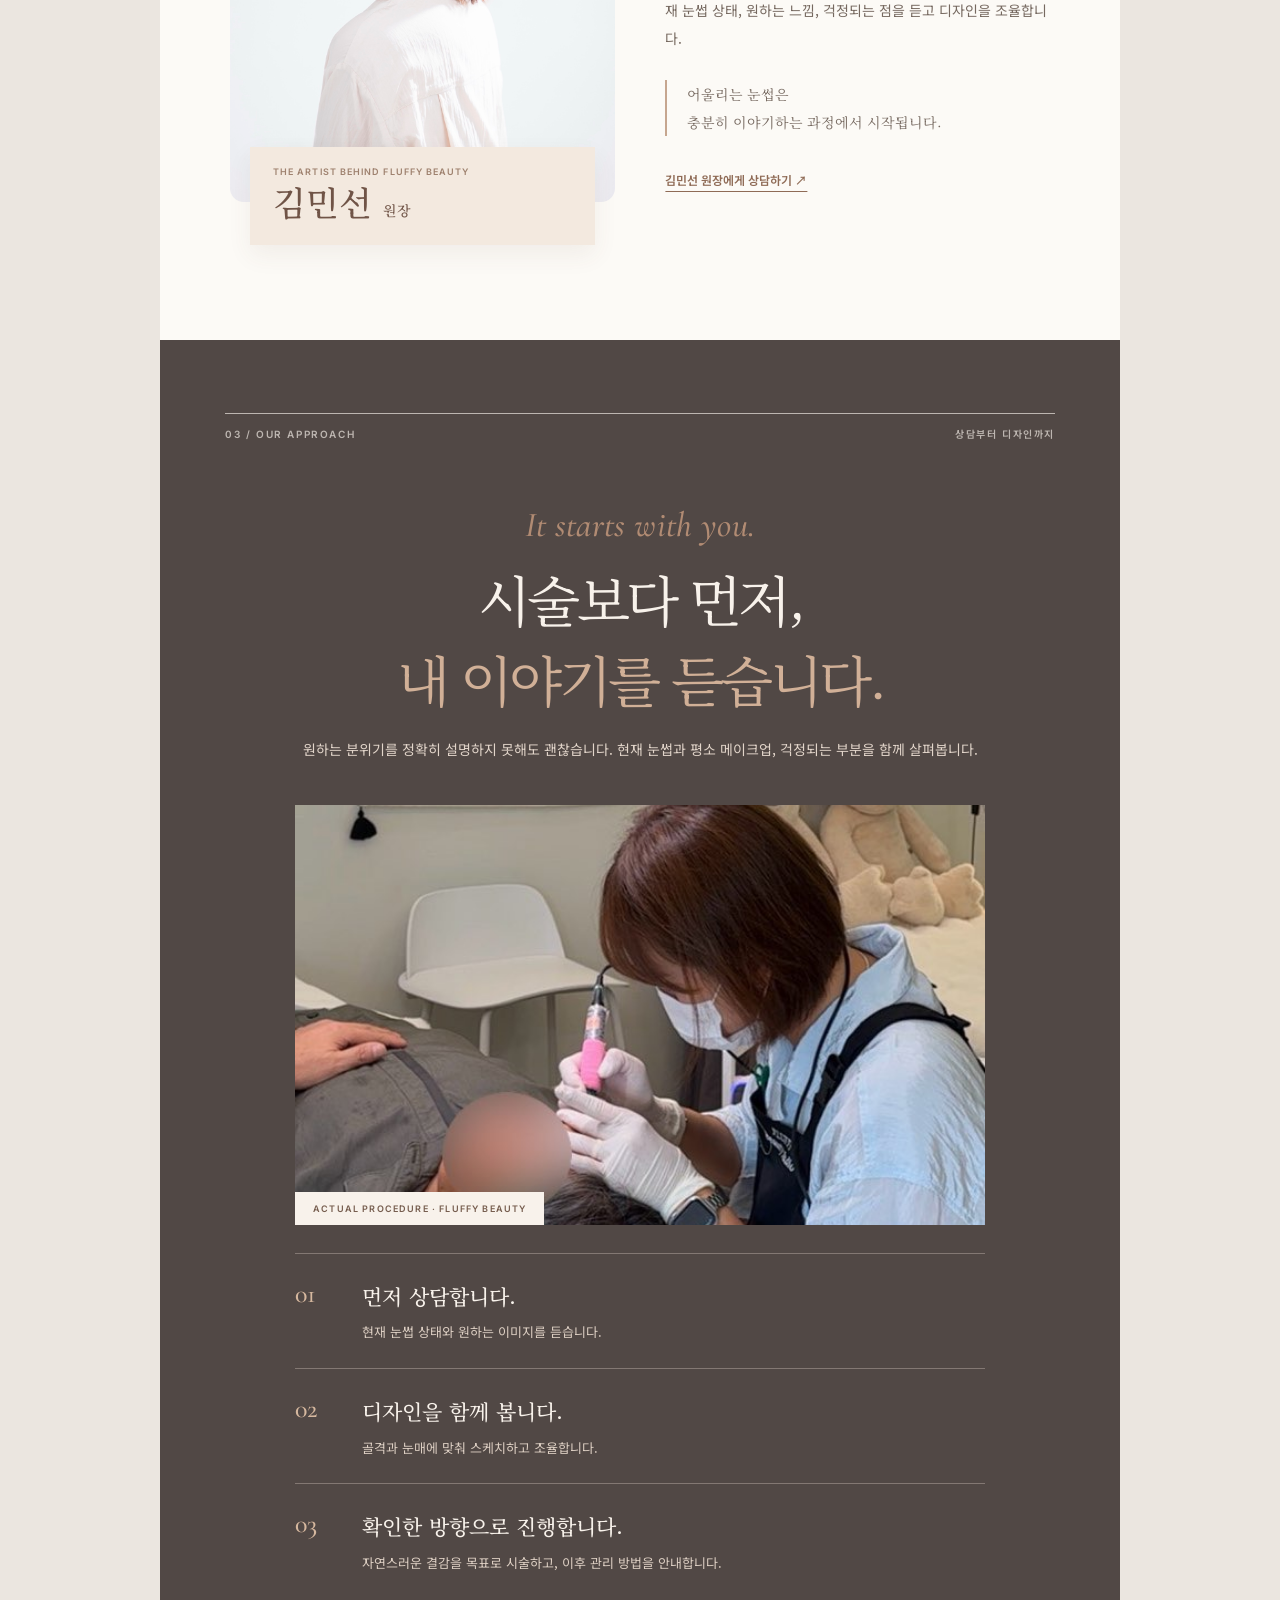
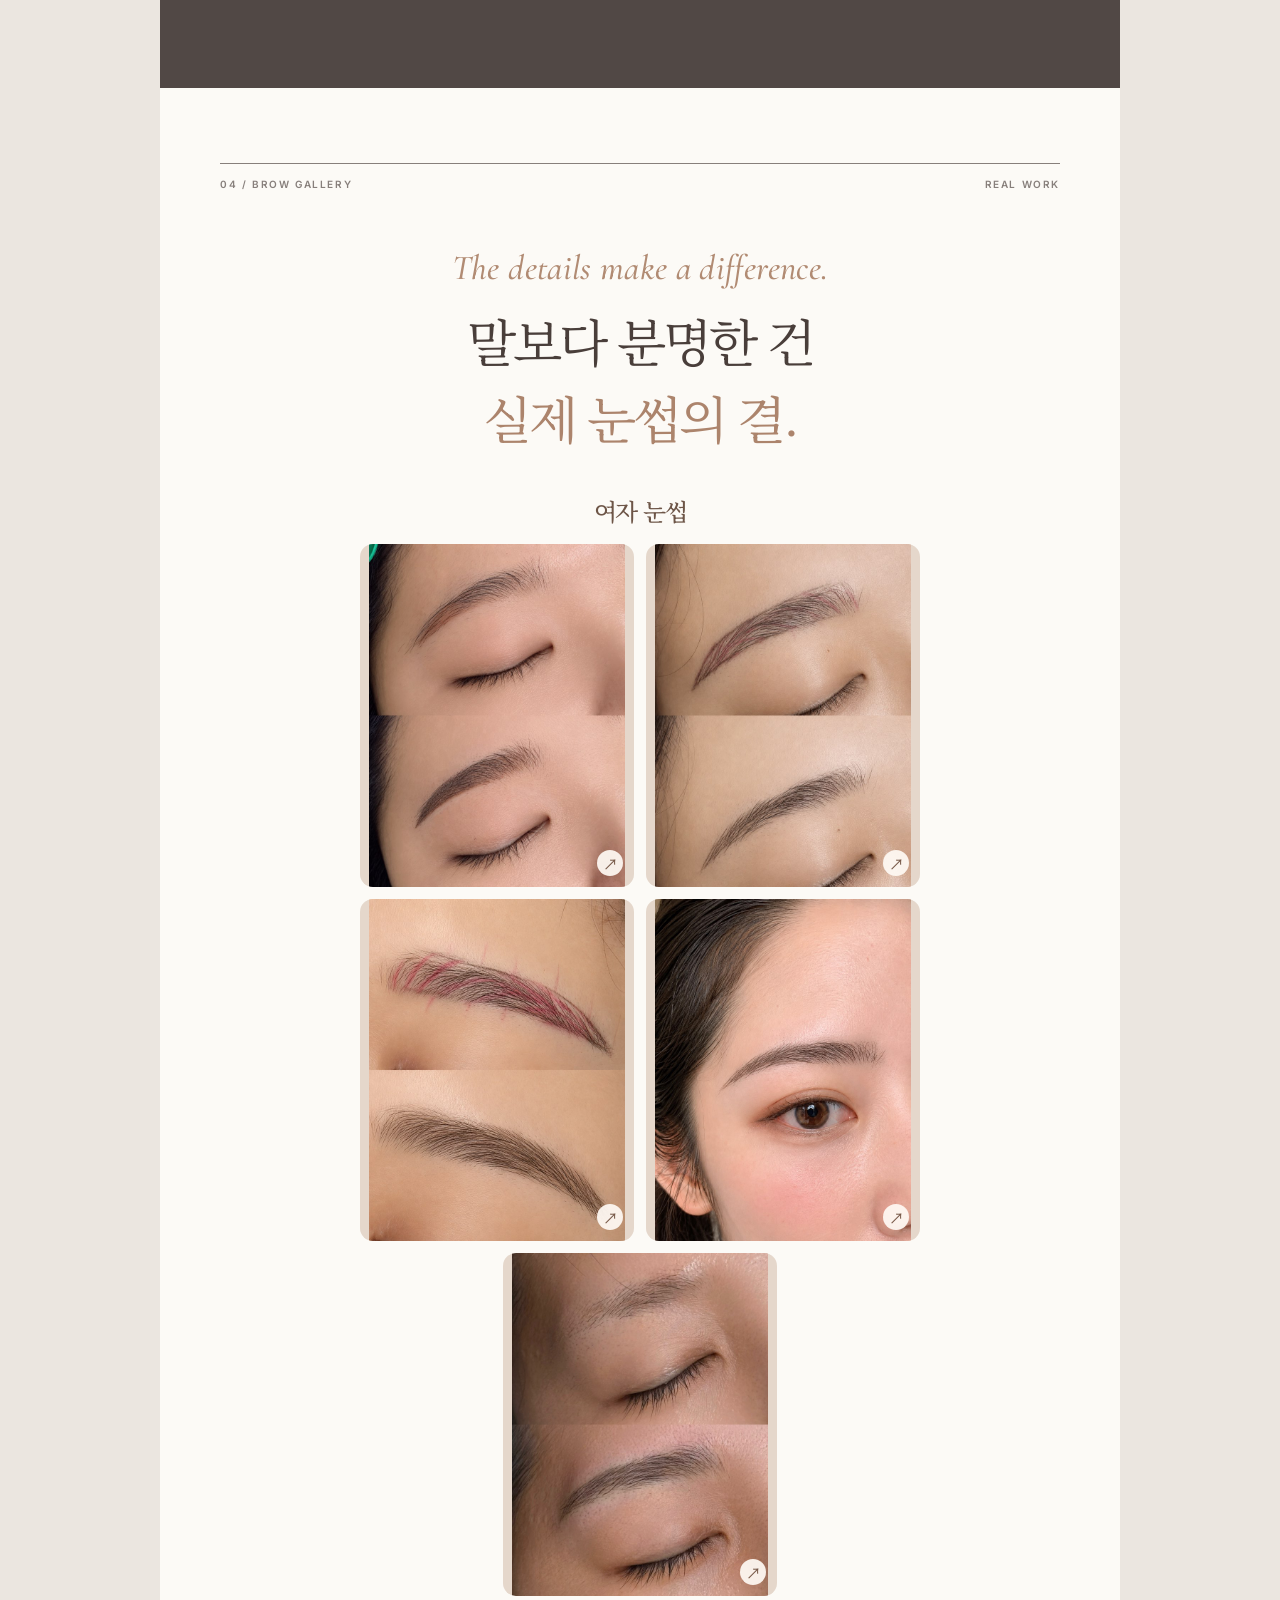
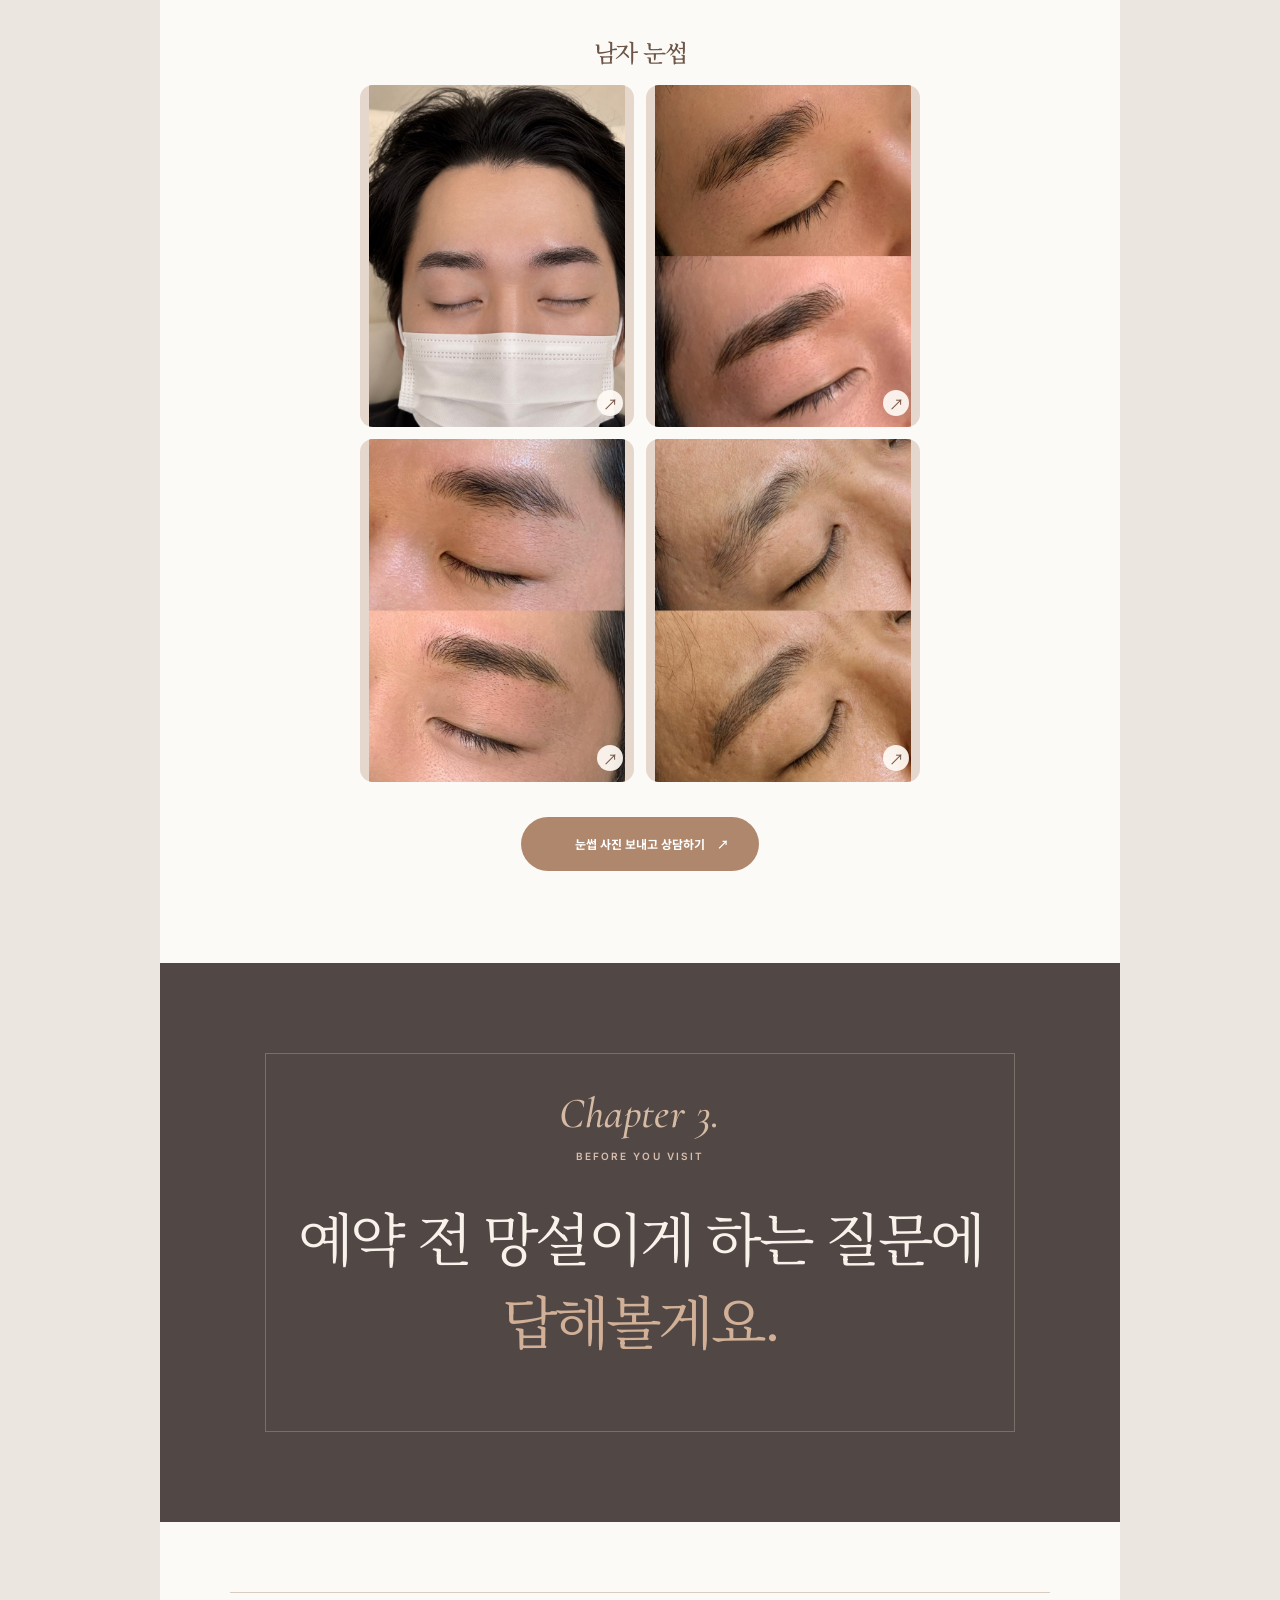
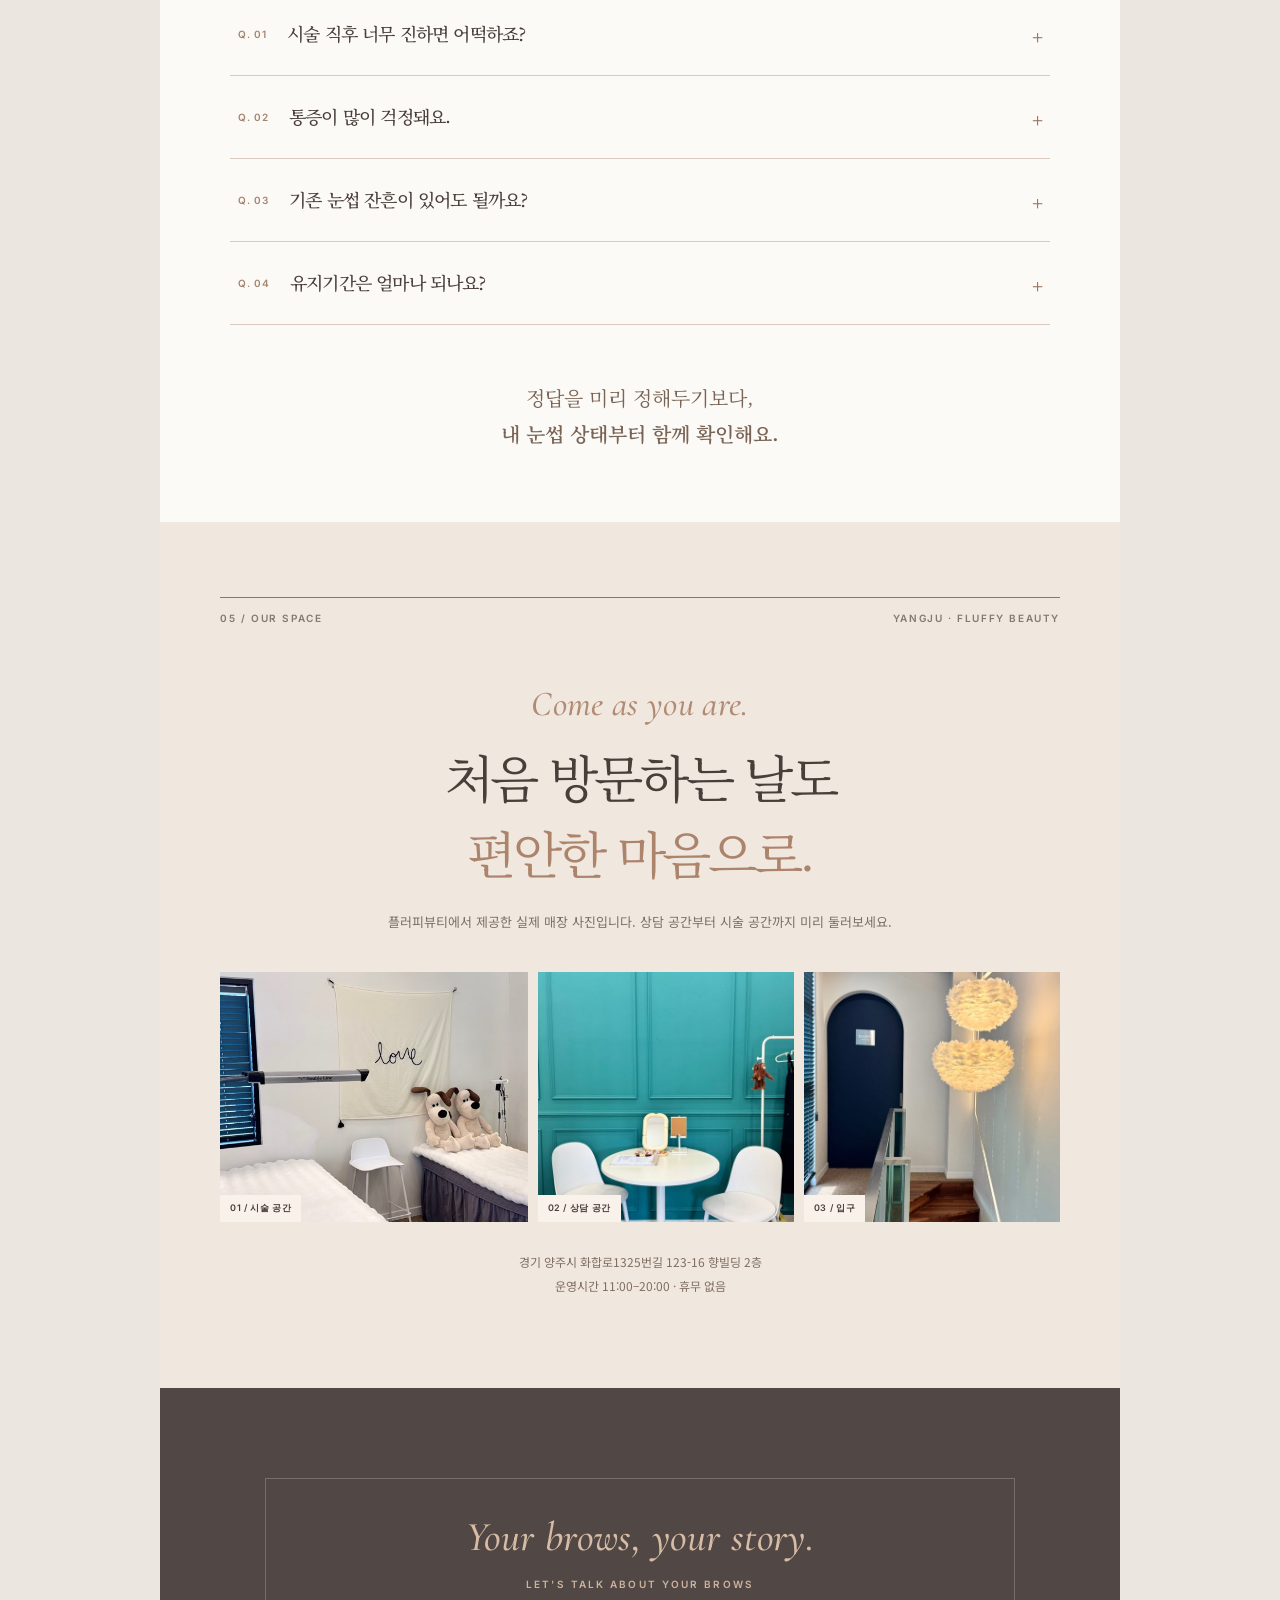
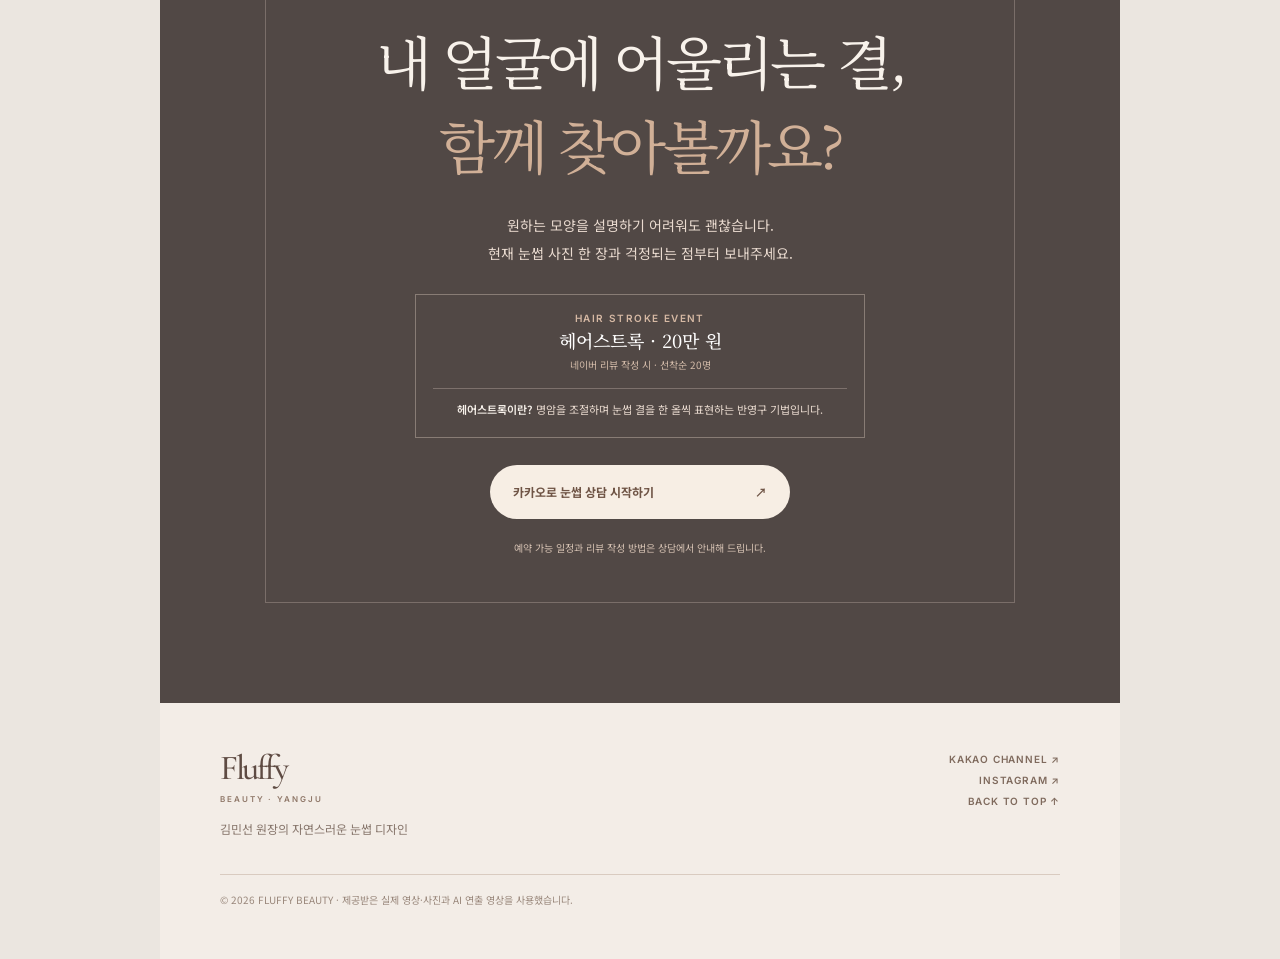
==== commit 1feee802: "Use open-eye frame for AI film preview" ====
--- a/index.html
+++ b/index.html
@@ -7,6 +7,17 @@
   <meta name="description" content="김민선 원장의 1:1 눈썹 디자인. 실제 시술 사진을 보고, 내 얼굴에 어울리는 결을 상담해보세요.">
   <meta name="robots" content="noindex, nofollow">
   <title>자연스럽게, 나답게 | 플러피뷰티 김민선 원장</title>
+  <meta property="og:type" content="website">
+  <meta property="og:site_name" content="플러피뷰티">
+  <meta property="og:title" content="자연스럽게, 나답게 | 플러피뷰티 김민선 원장">
+  <meta property="og:description" content="김민선 원장의 1:1 눈썹 디자인. 실제 시술 사진을 보고, 내 얼굴에 어울리는 결을 상담해보세요.">
+  <meta property="og:url" content="https://dldpdls1020.github.io/fluffy-beauty-preview/">
+  <meta property="og:image" content="https://dldpdls1020.github.io/fluffy-beauty-preview/ai-mood-film-preview-open-eyes.png">
+  <meta property="og:image:width" content="1280">
+  <meta property="og:image:height" content="960">
+  <meta property="og:image:alt" content="눈을 뜨고 카메라를 바라보는 플러피뷰티 AI 연출 영상 장면">
+  <meta name="twitter:card" content="summary_large_image">
+  <meta name="twitter:image" content="https://dldpdls1020.github.io/fluffy-beauty-preview/ai-mood-film-preview-open-eyes.png">
   <!-- Meta Pixel Code -->
   <script>
     !function(f,b,e,v,n,t,s)
@@ -81,7 +92,7 @@
       <section class="mood-film-section paper" aria-labelledby="mood-film-title">
         <figure class="mood-film" data-reveal>
           <div class="mood-film-frame">
-            <video muted loop playsinline preload="none" poster="ai-mood-film-poster.png" aria-label="플러피뷰티의 분위기를 표현한 연출 영상"><source src="ai-mood-film.mp4" type="video/mp4">영상을 재생할 수 없는 브라우저에서는 표지 이미지를 볼 수 있습니다.</video>
+            <video muted loop playsinline preload="none" poster="ai-mood-film-preview-open-eyes.png" aria-label="플러피뷰티의 분위기를 표현한 연출 영상"><source src="ai-mood-film.mp4" type="video/mp4">영상을 재생할 수 없는 브라우저에서는 표지 이미지를 볼 수 있습니다.</video>
             <div class="mood-film-copy">
               <p class="section-index">FLUFFY BEAUTY · MOOD FILM</p>
               <h2 id="mood-film-title">내게 어울리는 결,<br><em>먼저 떠올려 보세요.</em></h2>
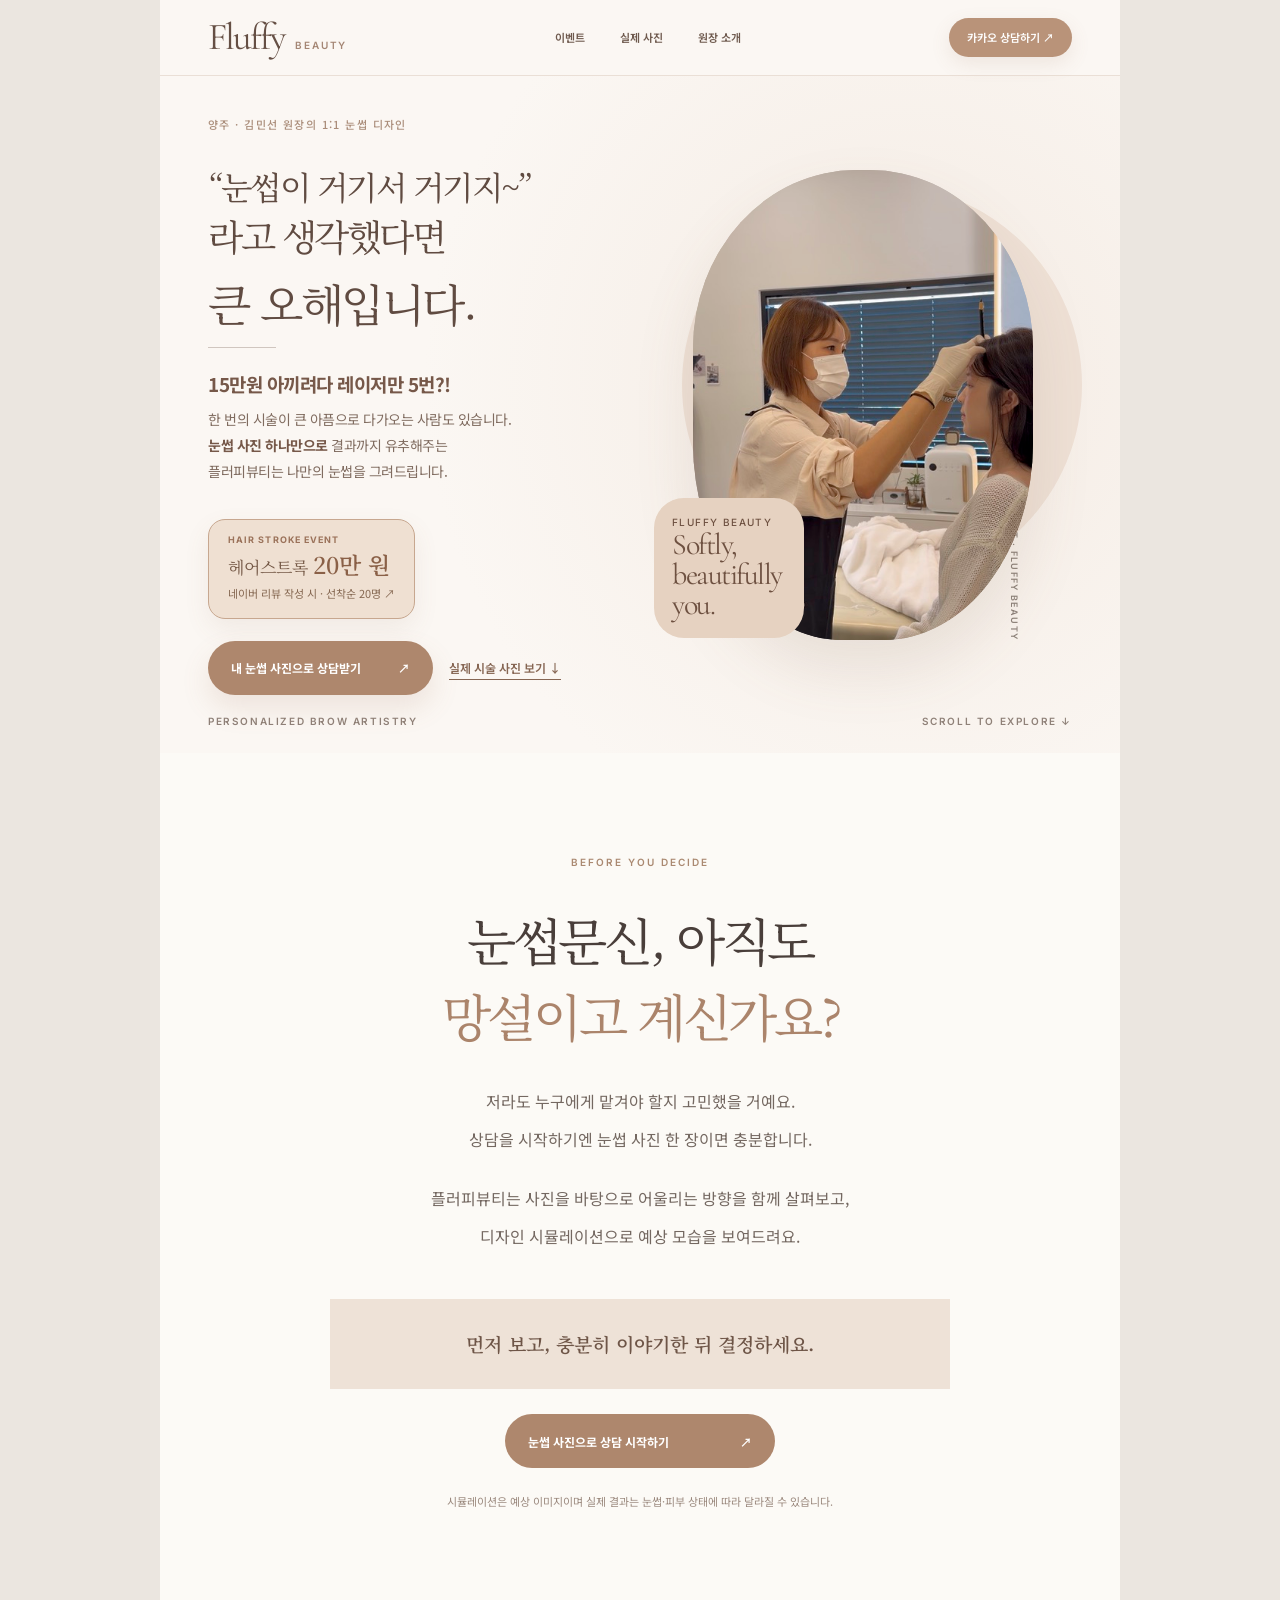
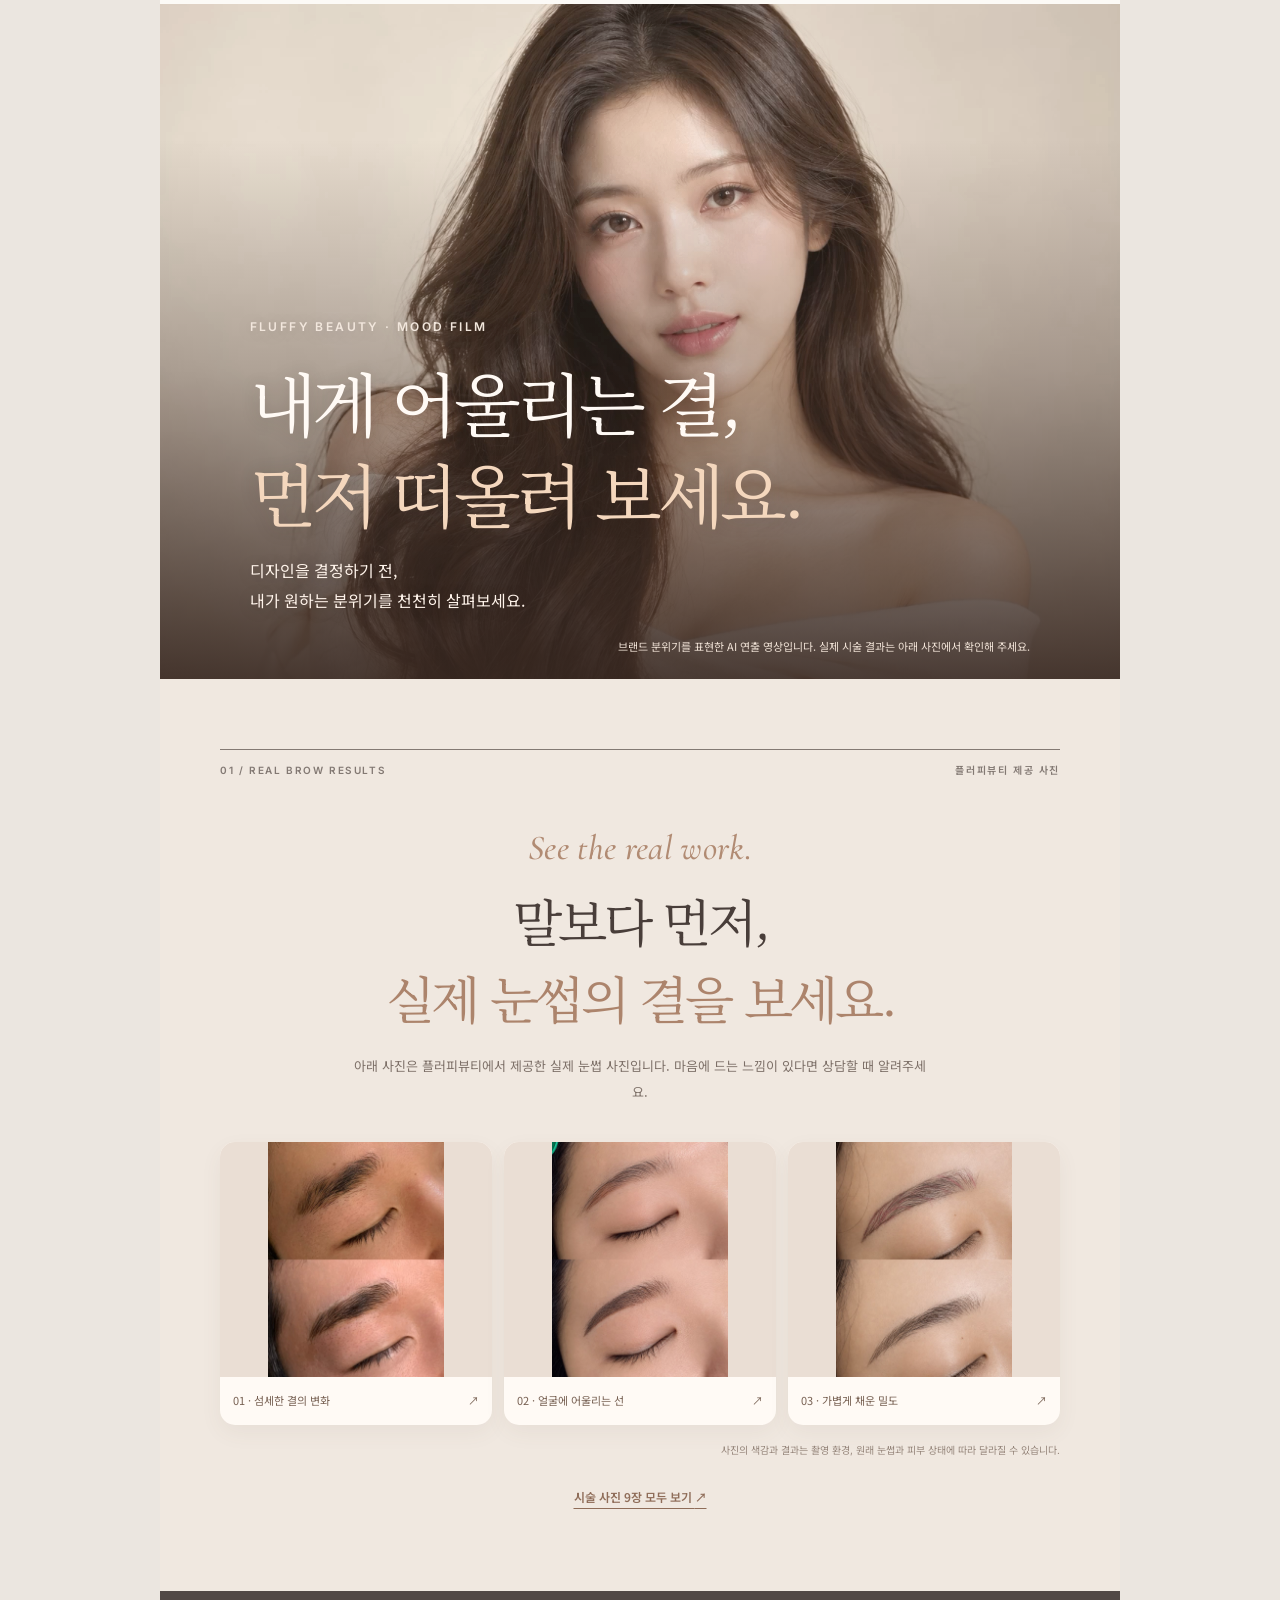
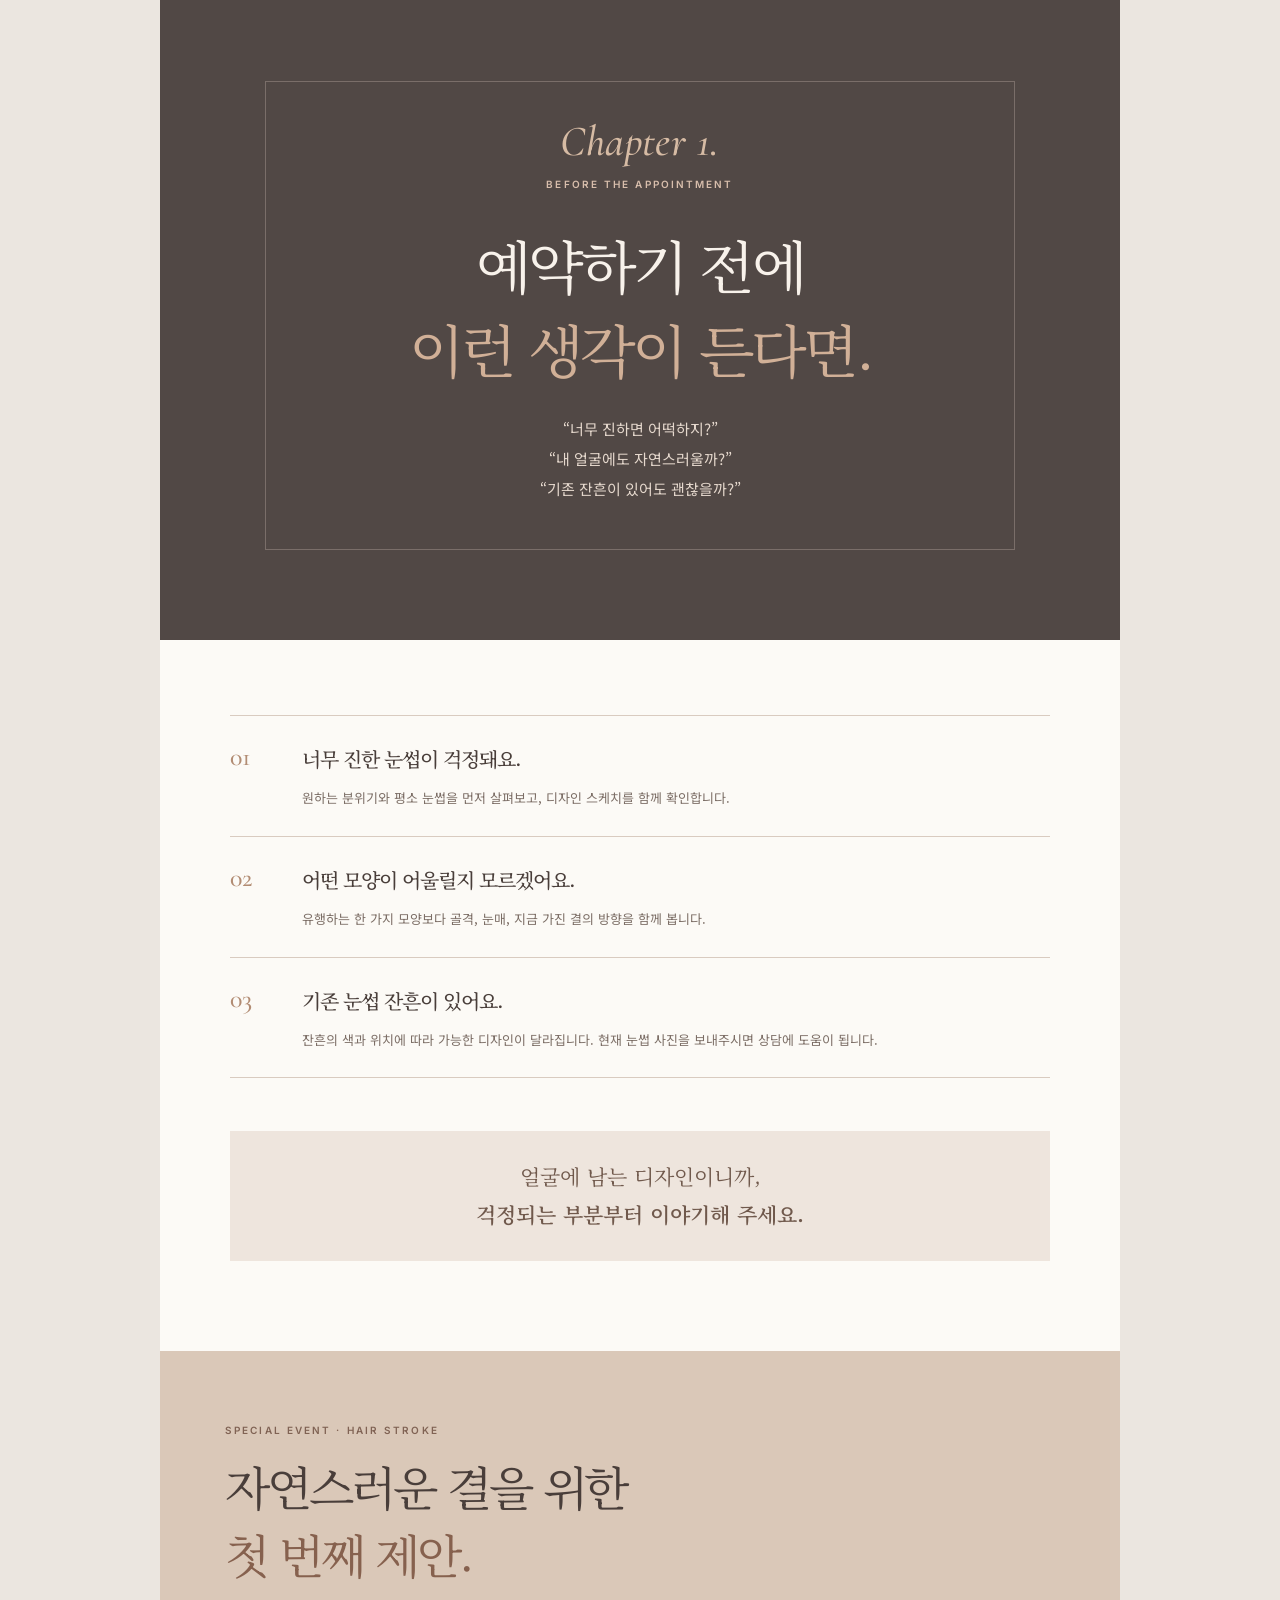
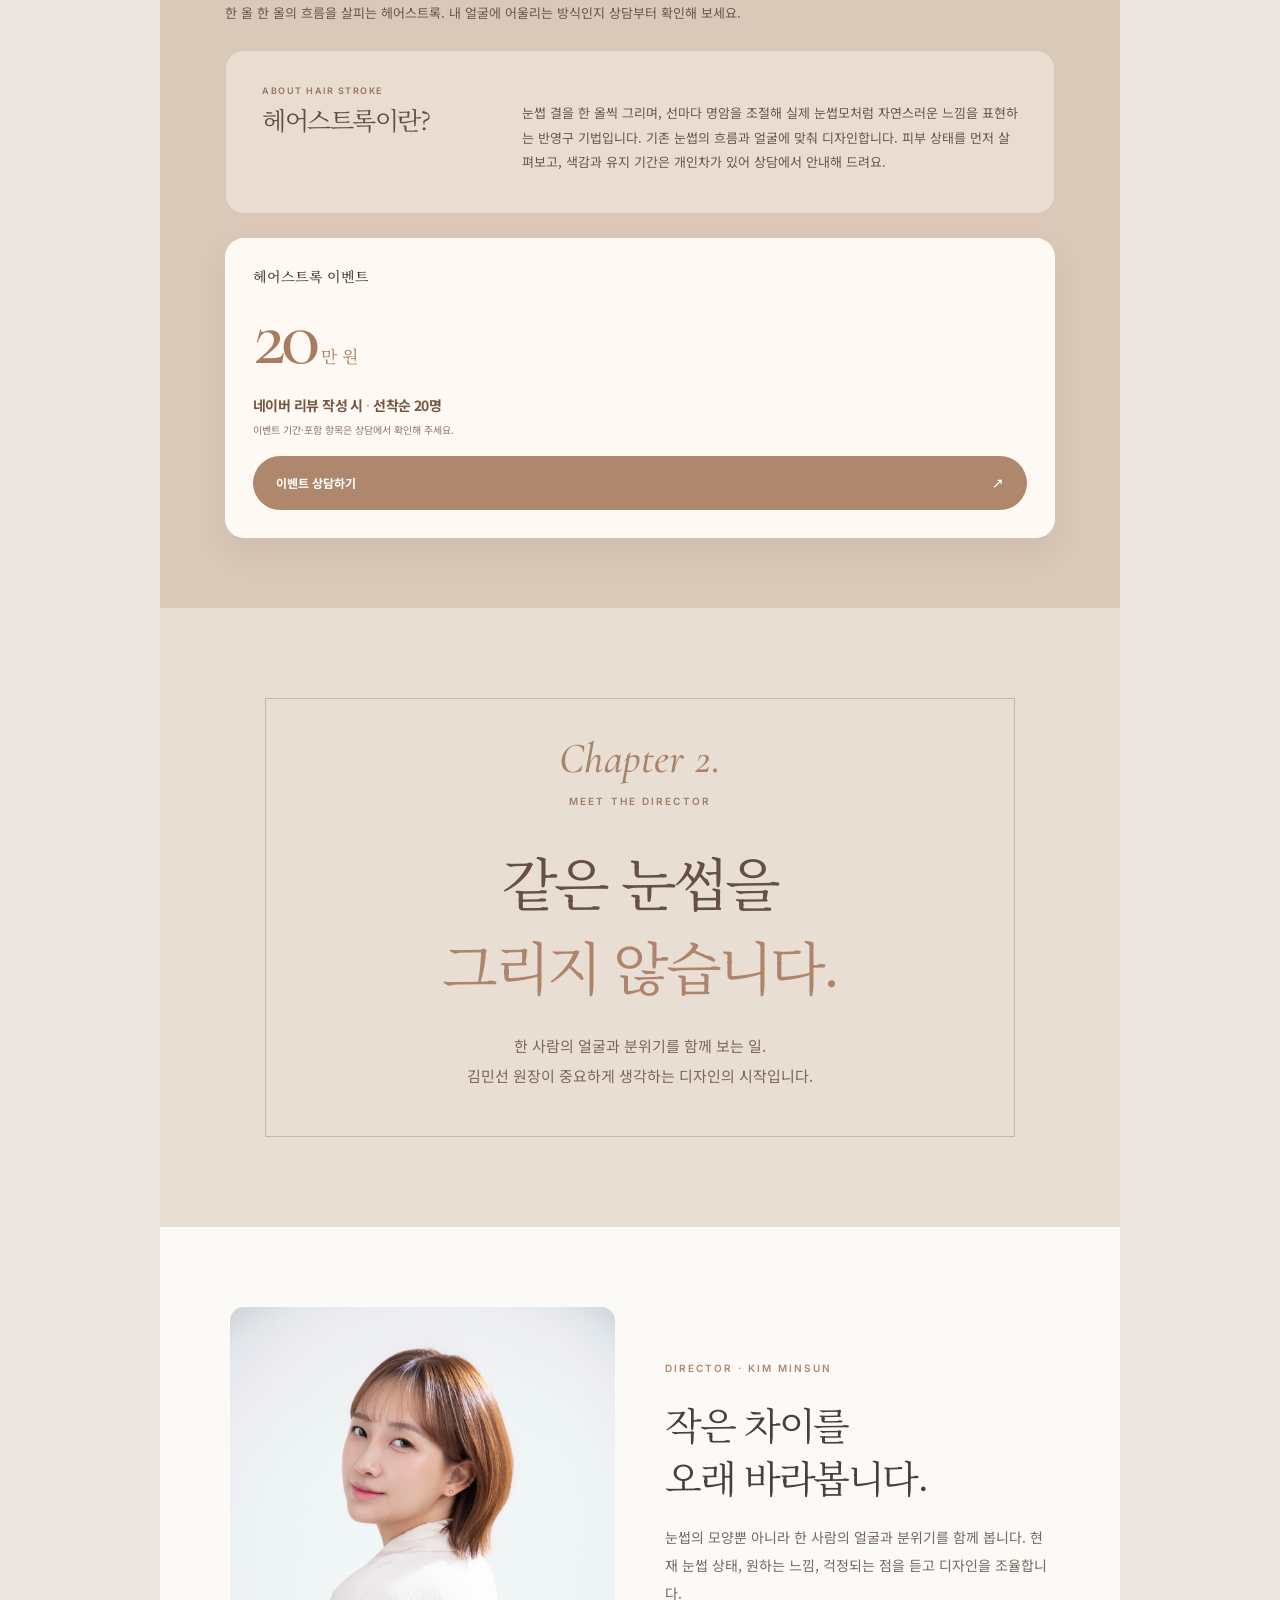
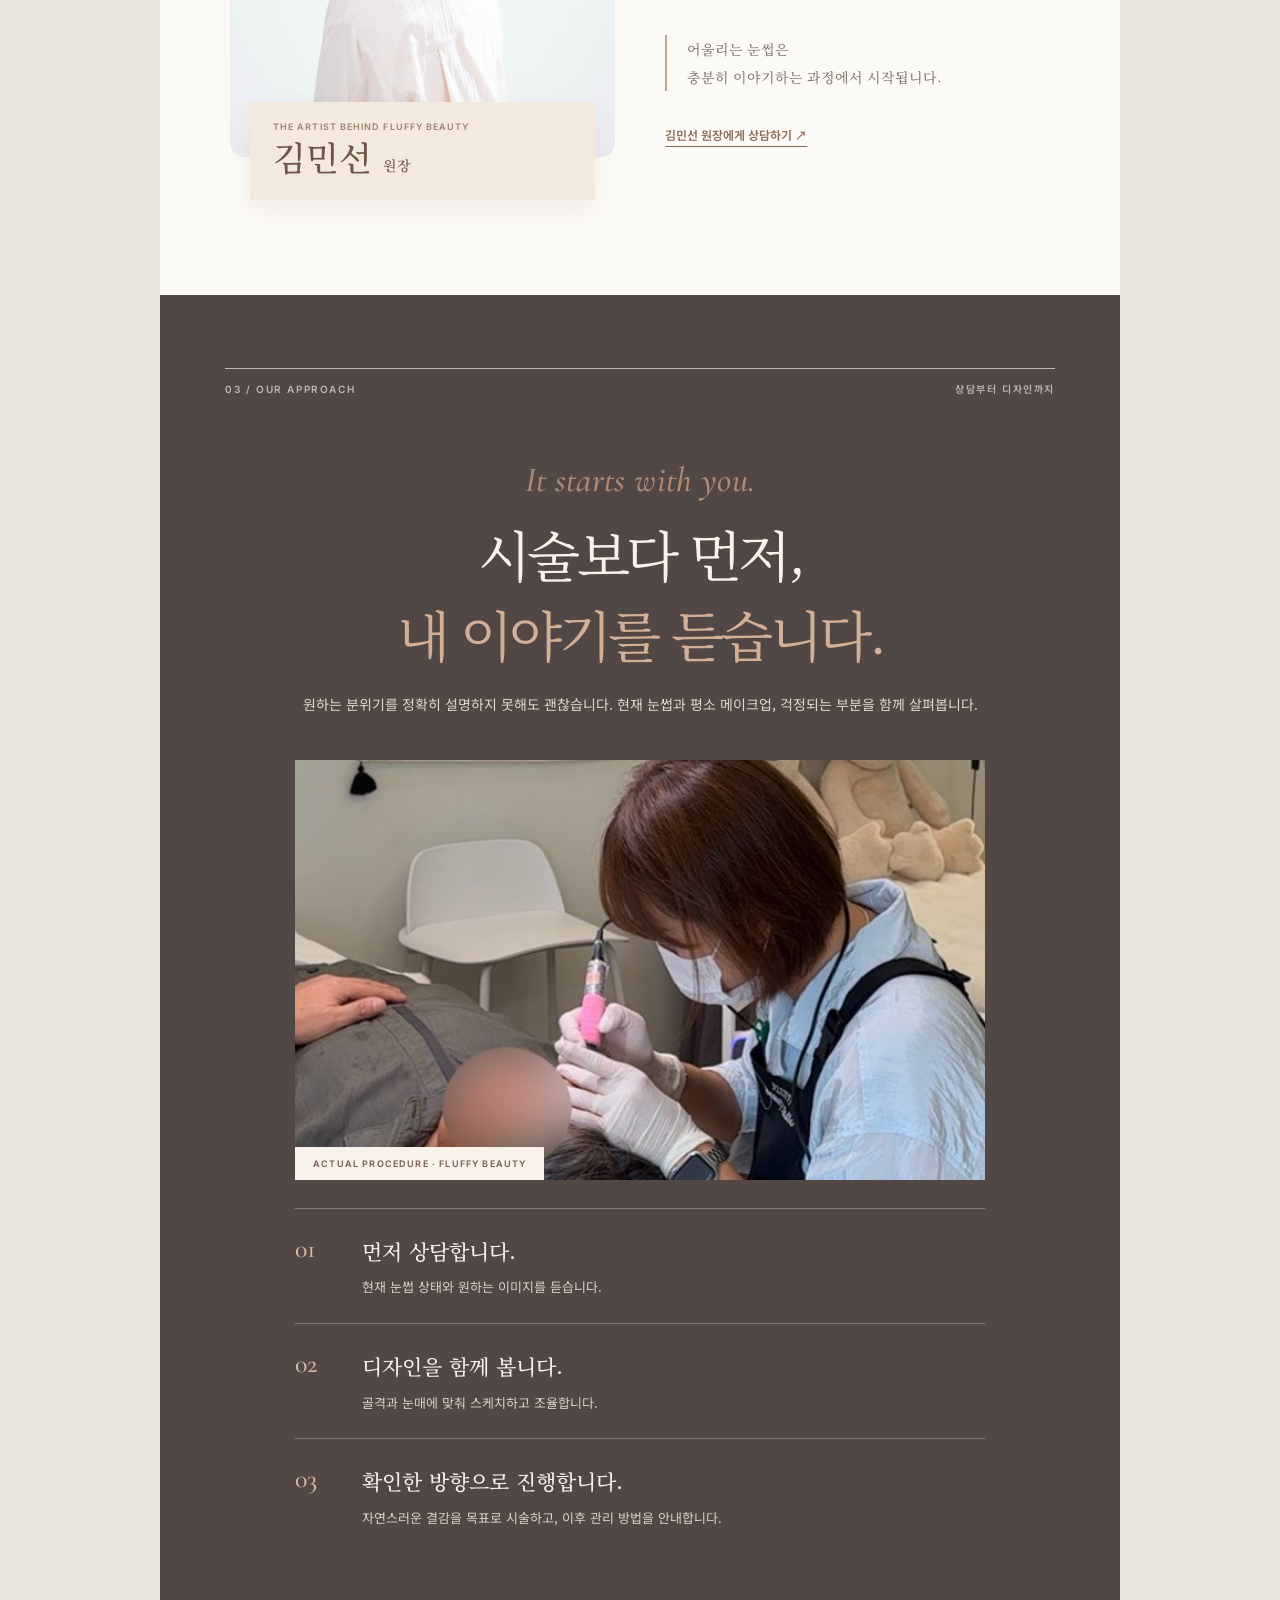
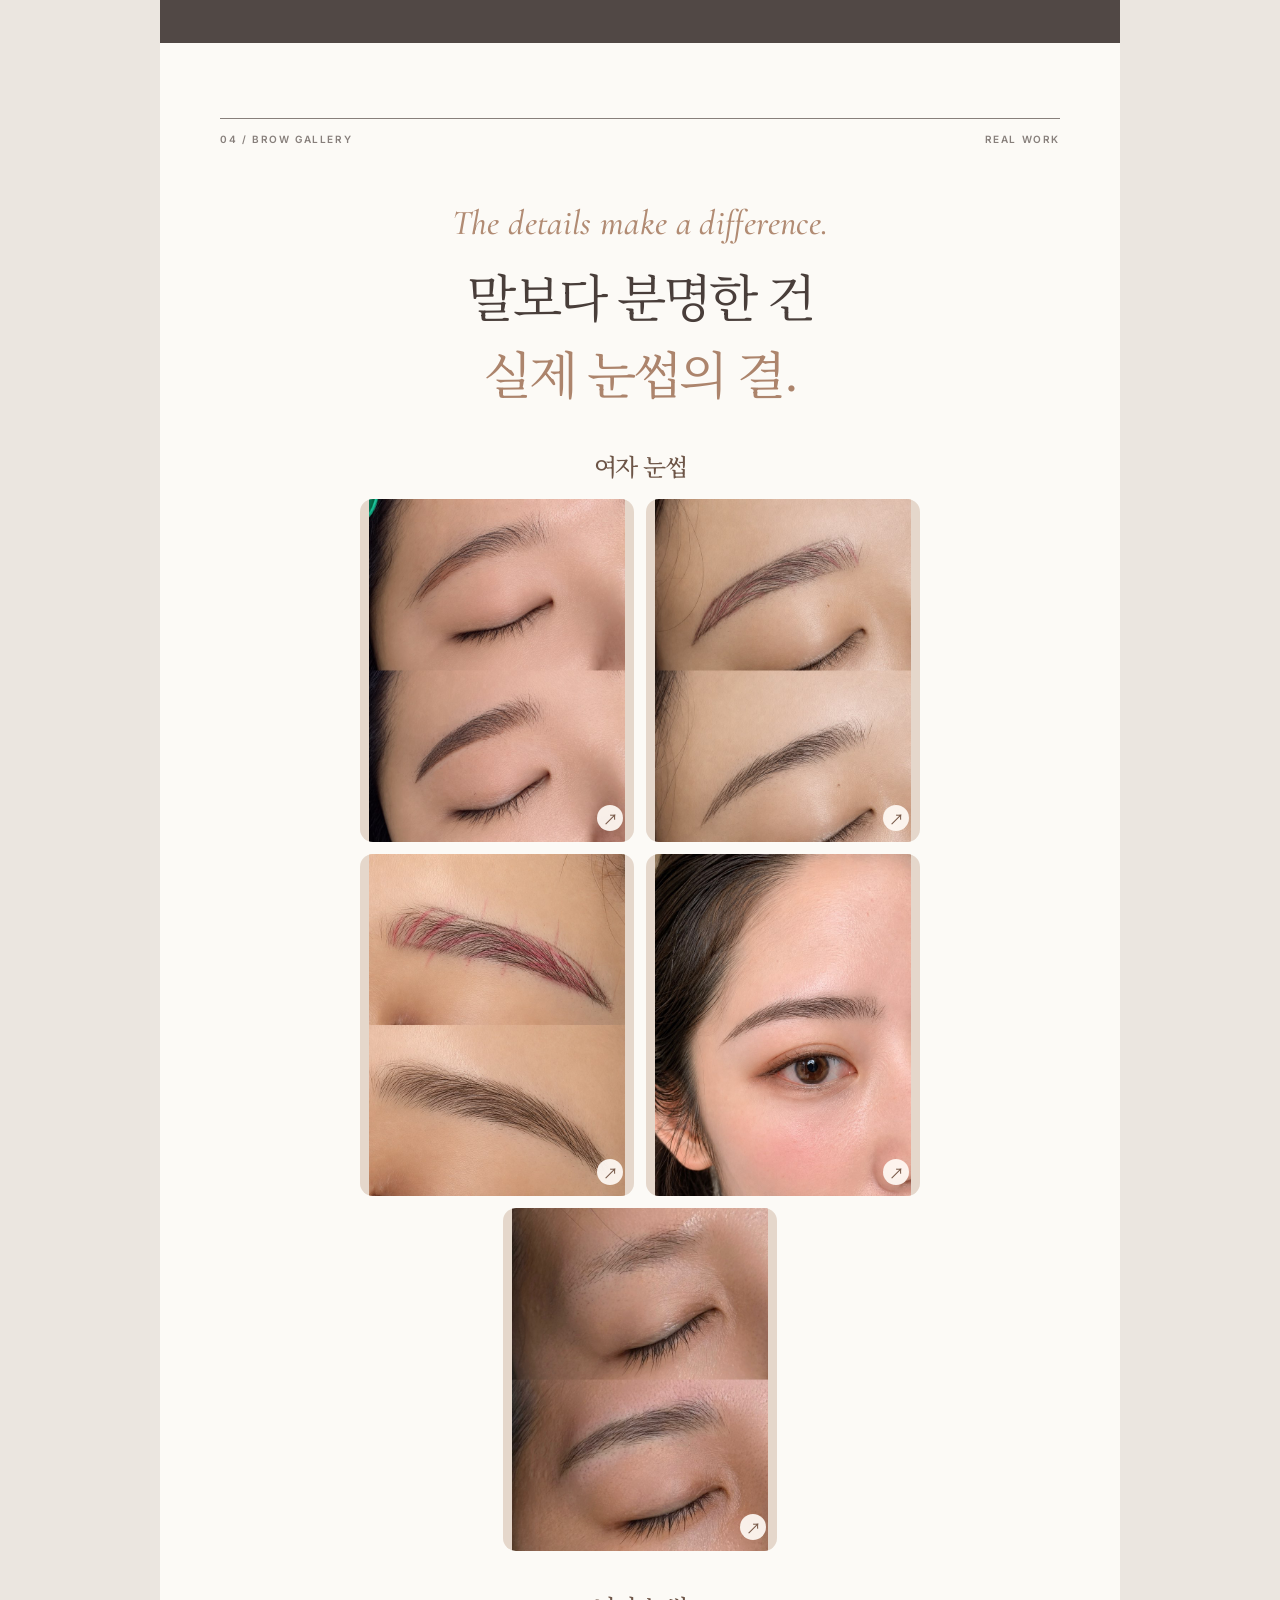
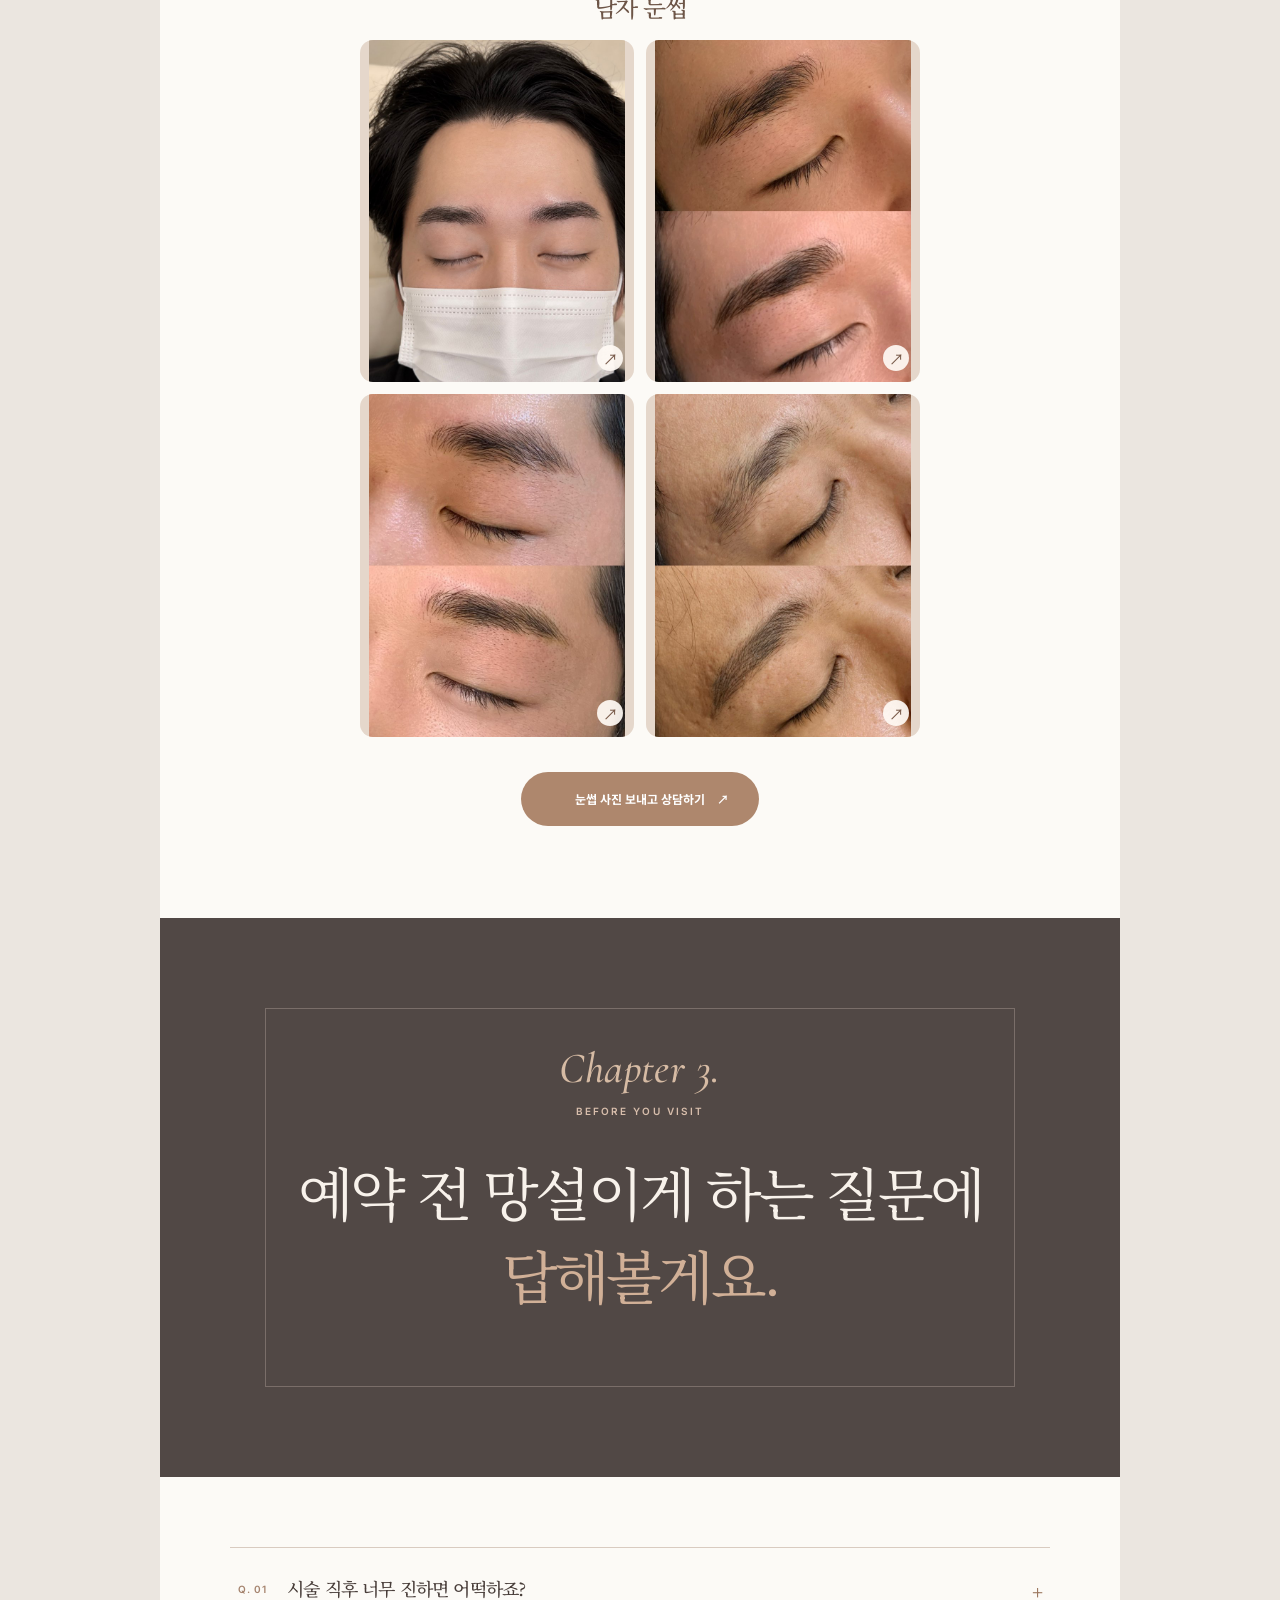
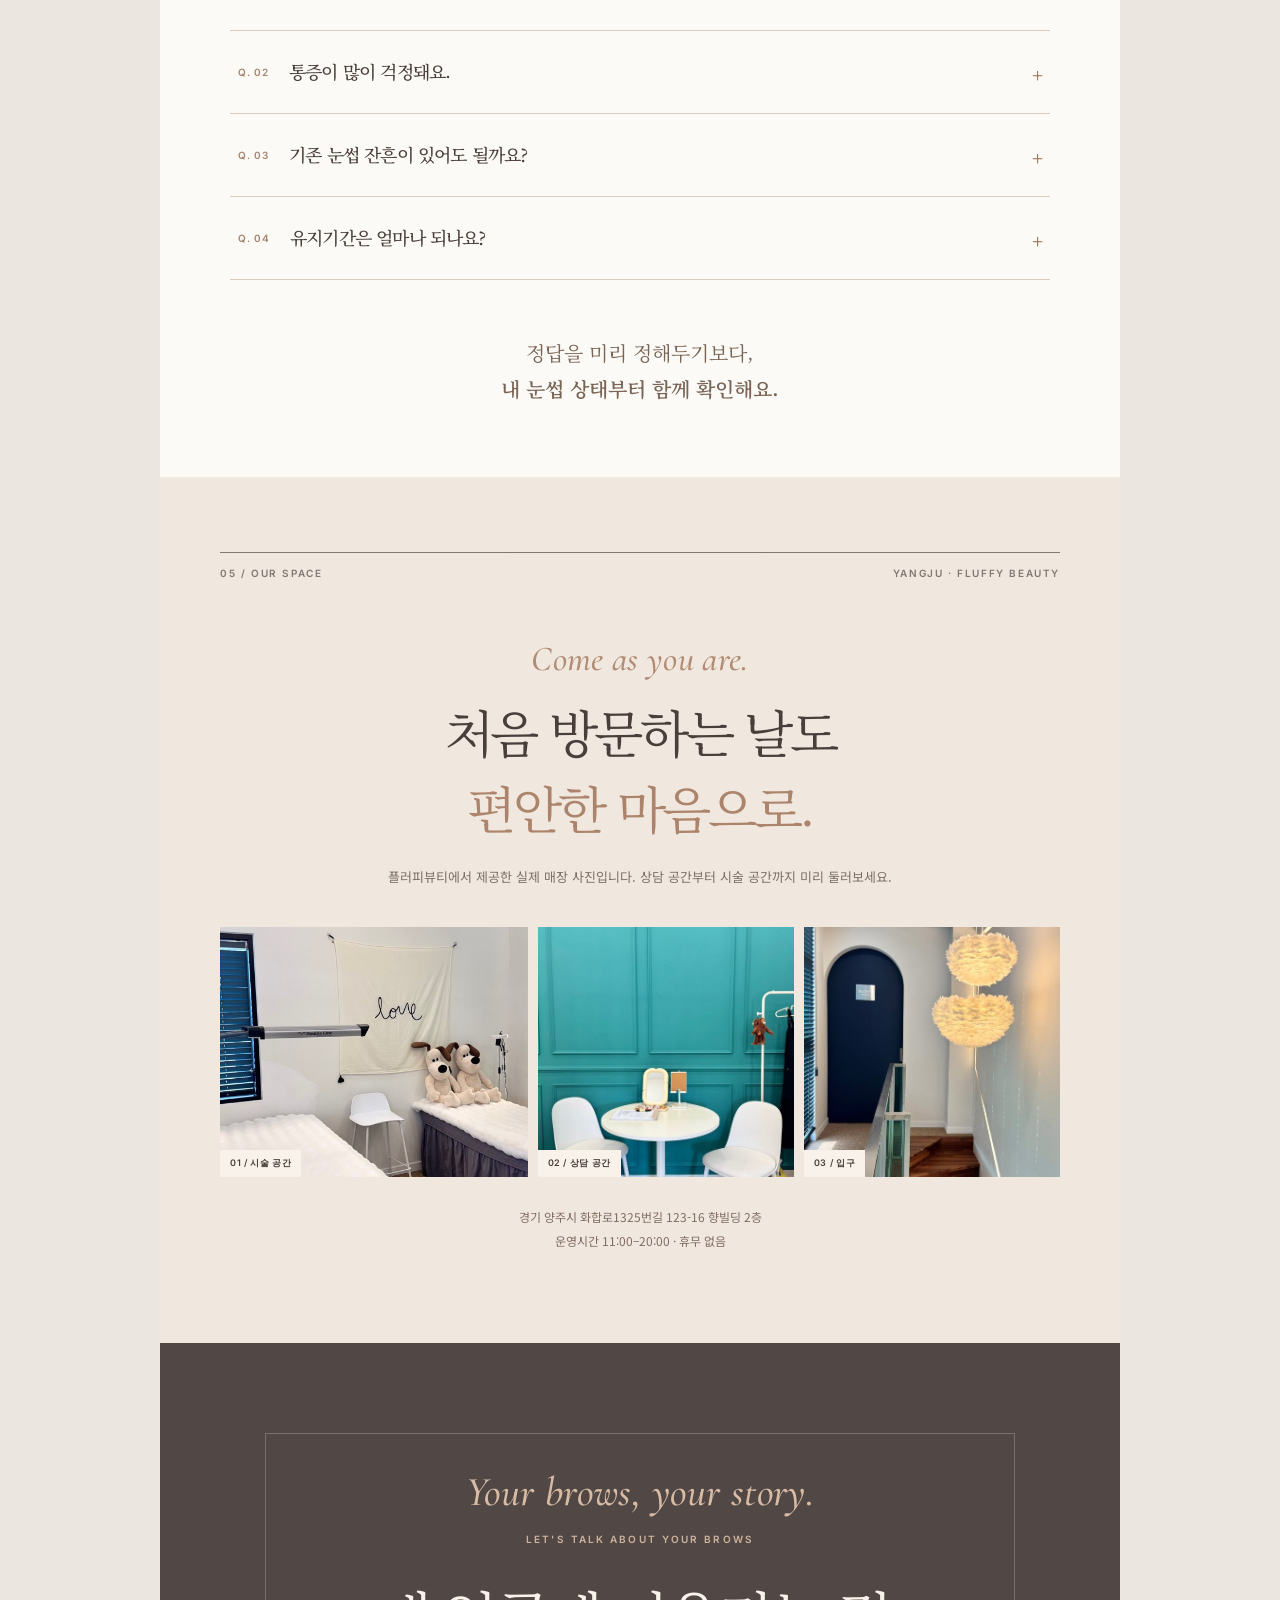
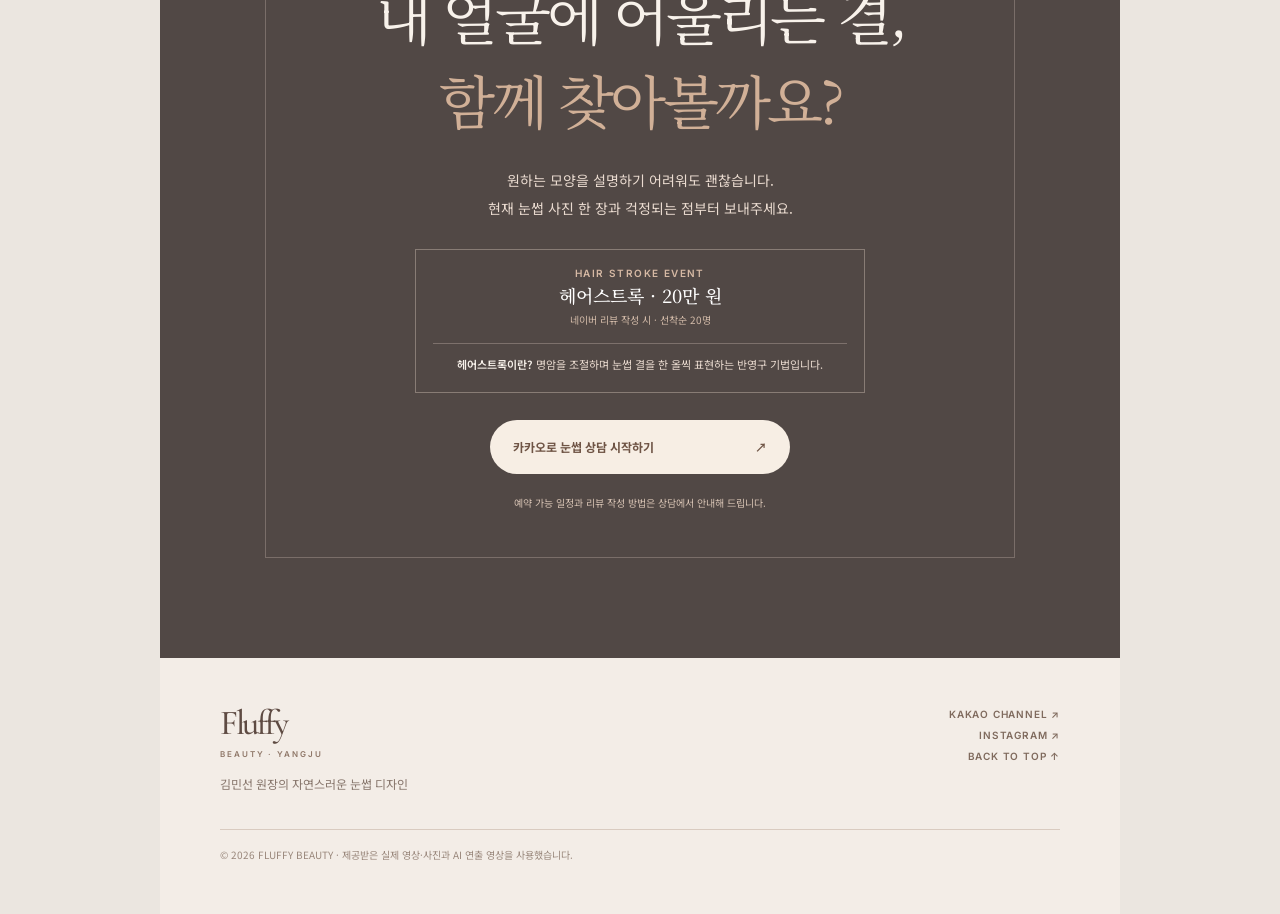
==== commit fd39236c: "Align desktop hero and track all interactive controls" ====
--- a/index.html
+++ b/index.html
@@ -11,7 +11,6 @@
   <meta property="og:site_name" content="플러피뷰티">
   <meta property="og:title" content="자연스럽게, 나답게 | 플러피뷰티 김민선 원장">
   <meta property="og:description" content="김민선 원장의 1:1 눈썹 디자인. 실제 시술 사진을 보고, 내 얼굴에 어울리는 결을 상담해보세요.">
-  <meta property="og:url" content="https://dldpdls1020.github.io/fluffy-beauty-preview/">
   <meta property="og:image" content="https://dldpdls1020.github.io/fluffy-beauty-preview/ai-mood-film-preview-open-eyes.png">
   <meta property="og:image:width" content="1280">
   <meta property="og:image:height" content="960">
@@ -47,8 +46,8 @@
   <link rel="preconnect" href="https://fonts.googleapis.com">
   <link rel="preconnect" href="https://fonts.gstatic.com" crossorigin>
   <link href="https://fonts.googleapis.com/css2?family=Cormorant+Garamond:wght@400;500;600&family=Inter:wght@400;500;600;700&family=Noto+Sans+KR:wght@300;400;500;600;700&family=Noto+Serif+KR:wght@400;500;600&display=swap" rel="stylesheet">
-  <link rel="stylesheet" href="story.css?v=27">
-  <script src="site.js?v=12" defer></script>
+  <link rel="stylesheet" href="story.css?v=28">
+  <script src="site.js?v=13" defer></script>
 </head>
 <body>
   <noscript><img height="1" width="1" style="display:none" src="https://www.facebook.com/tr?id=1707051907661422&amp;ev=PageView&amp;noscript=1" alt=""></noscript>
--- a/story.css
+++ b/story.css
@@ -325,8 +325,8 @@
 .original-header .header-link{margin-left:0;padding:10px 18px;border-radius:999px;background:#b99379;color:#fff;box-shadow:0 7px 20px rgba(150,109,83,.12);transition:background .25s ease,transform .25s ease}
 .original-header .header-link:hover{background:#a78068;text-decoration:none;transform:translateY(-2px)}
 .classic-hero{max-width:960px;margin:0 auto;background:radial-gradient(circle at 78% 45%,#f4ebe3 0,#fbf7f3 58%);color:#6c5548;overflow:hidden}
-.classic-hero-inner{max-width:960px;min-height:560px;margin:auto;padding:40px 48px 20px;display:grid;grid-template-columns:50% 50%;align-items:center}
-.classic-hero-copy{position:relative;z-index:2;padding-bottom:45px}
+.classic-hero-inner{max-width:960px;min-height:560px;margin:auto;padding:40px 48px 20px;display:grid;grid-template-columns:minmax(0,1fr) minmax(0,1fr);column-gap:28px;align-items:center}
+.classic-hero-copy{position:relative;z-index:2;min-width:0}
 .classic-eyebrow{font:500 11px var(--sans);letter-spacing:.13em;color:#aa8d7a;margin-bottom:27px}
 .classic-hero h1{font:400 38px/1.34 var(--kserif);letter-spacing:-.065em;color:#604b41;margin:0 0 22px;white-space:nowrap}
 .classic-hero h1 .hero-quote{font-size:.86em}
@@ -371,7 +371,18 @@
 .mood-film-copy h2 em{font-style:normal;color:#f4d7bd}
 .mood-film-copy>p:last-child{font-size:16px;line-height:1.85;color:#fff4eb}
 .mood-film figcaption{position:absolute;z-index:2;right:max(7vw,28px);bottom:23px;font-size:11px;line-height:1.7;color:#f1e3d7;text-align:right}
-@media(max-width:1000px){
+@media(min-width:761px) and (max-width:1000px){
+  .classic-hero-inner{padding:38px 34px 22px;column-gap:20px}
+  .classic-hero h1{font-size:clamp(29px,3.4vw,34px)}
+  .classic-hero-intro{font-size:12px;line-height:1.8}
+  .classic-hero-art{height:440px;min-width:0}
+  .classic-hero-circle{width:340px;height:340px;right:0;top:32px}
+  .classic-hero-photo{width:290px;height:410px}
+  .classic-hero-note{width:125px;height:118px;left:0;bottom:12px;padding:14px;border-radius:23px}
+  .classic-hero-note b{font-size:25px}
+  .classic-hero-bottom{padding:0 34px 22px}
+}
+@media(max-width:760px){
   .classic-hero-inner{display:flex;flex-direction:column-reverse;align-items:stretch;min-height:0;padding:22px 30px 38px}
   .classic-hero-art{height:540px;margin:0 auto;width:min(100%,600px)}
   .classic-hero-circle{right:12%}
@@ -380,8 +391,6 @@
   .classic-hero-event{align-items:center;margin-right:auto;margin-left:auto;text-align:center}
   .classic-hero-actions{justify-content:center}
   .classic-hero-bottom{padding:0 30px 22px}
-}
-@media(max-width:760px){
   .mood-film-frame{height:100svh;min-height:0}
   .mood-film-copy{bottom:82px;padding:0 24px}
   .mood-film-copy .section-index{font-size:9px}
